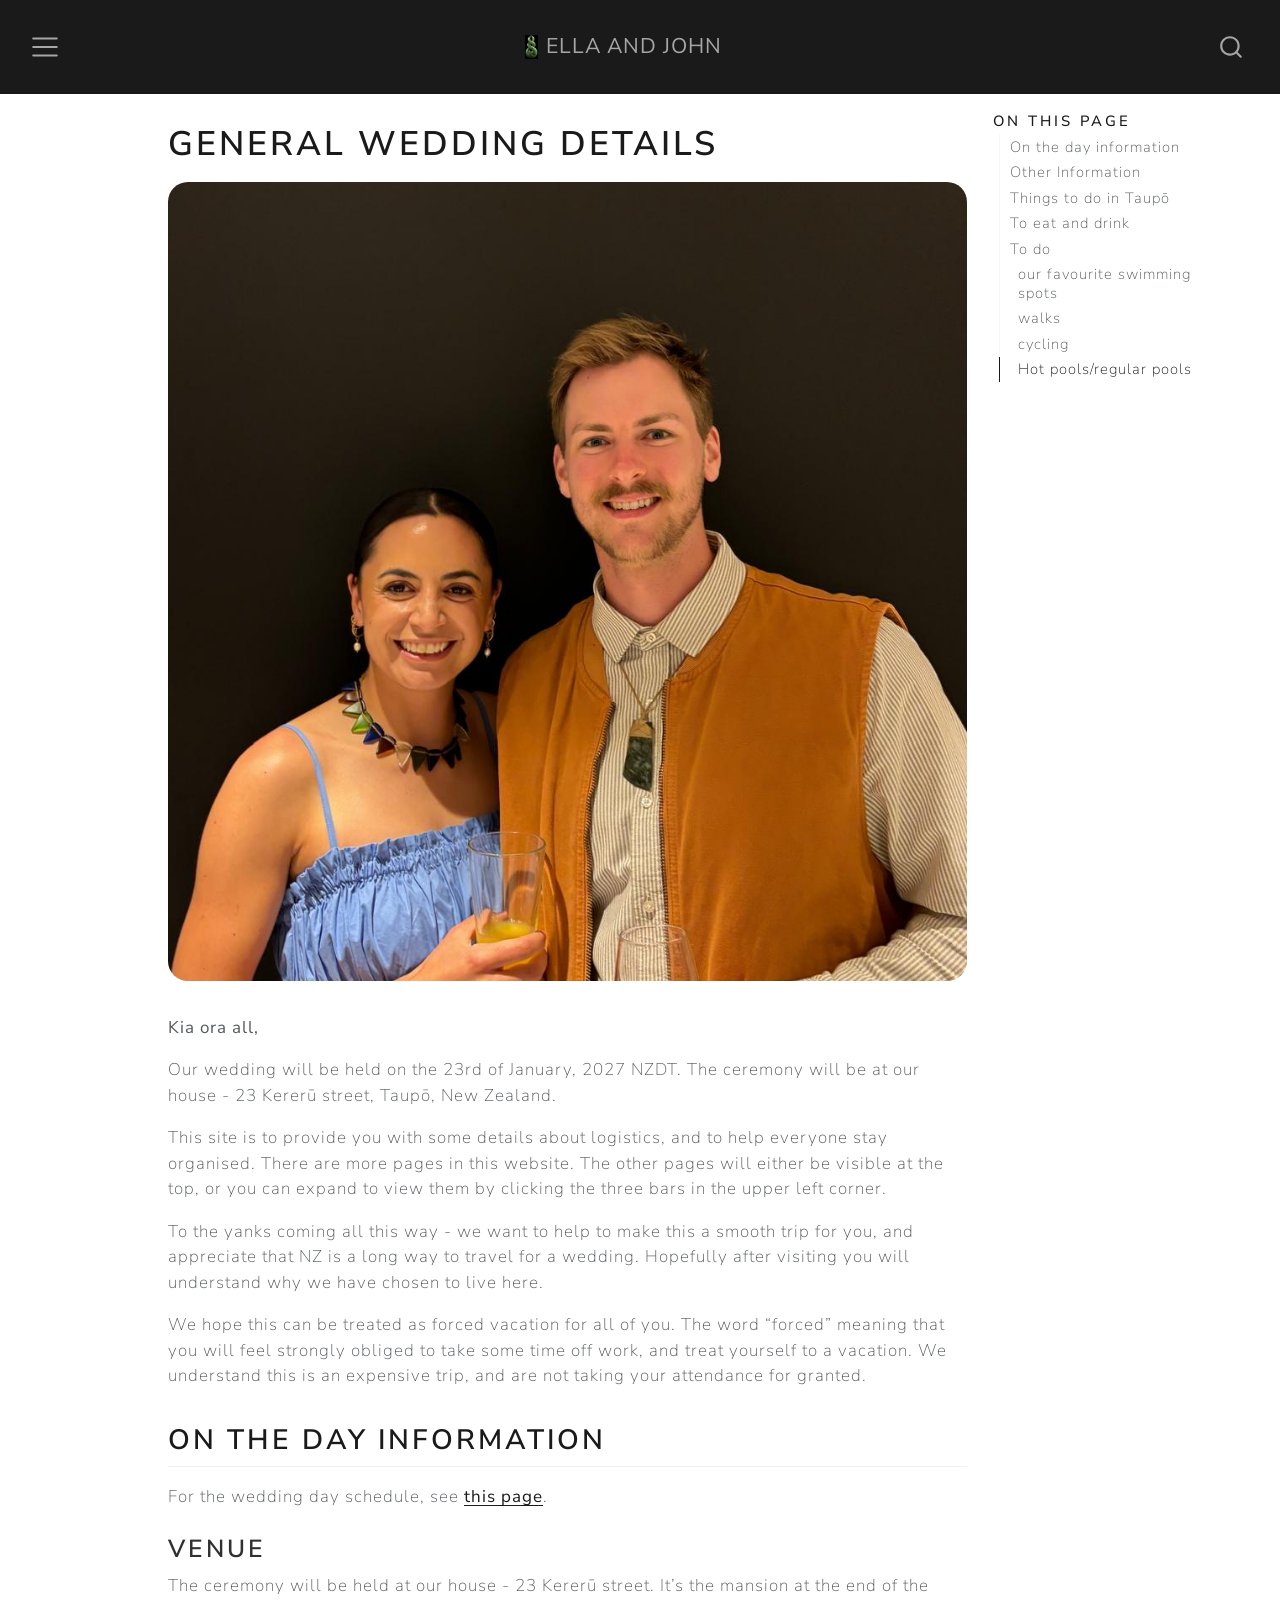
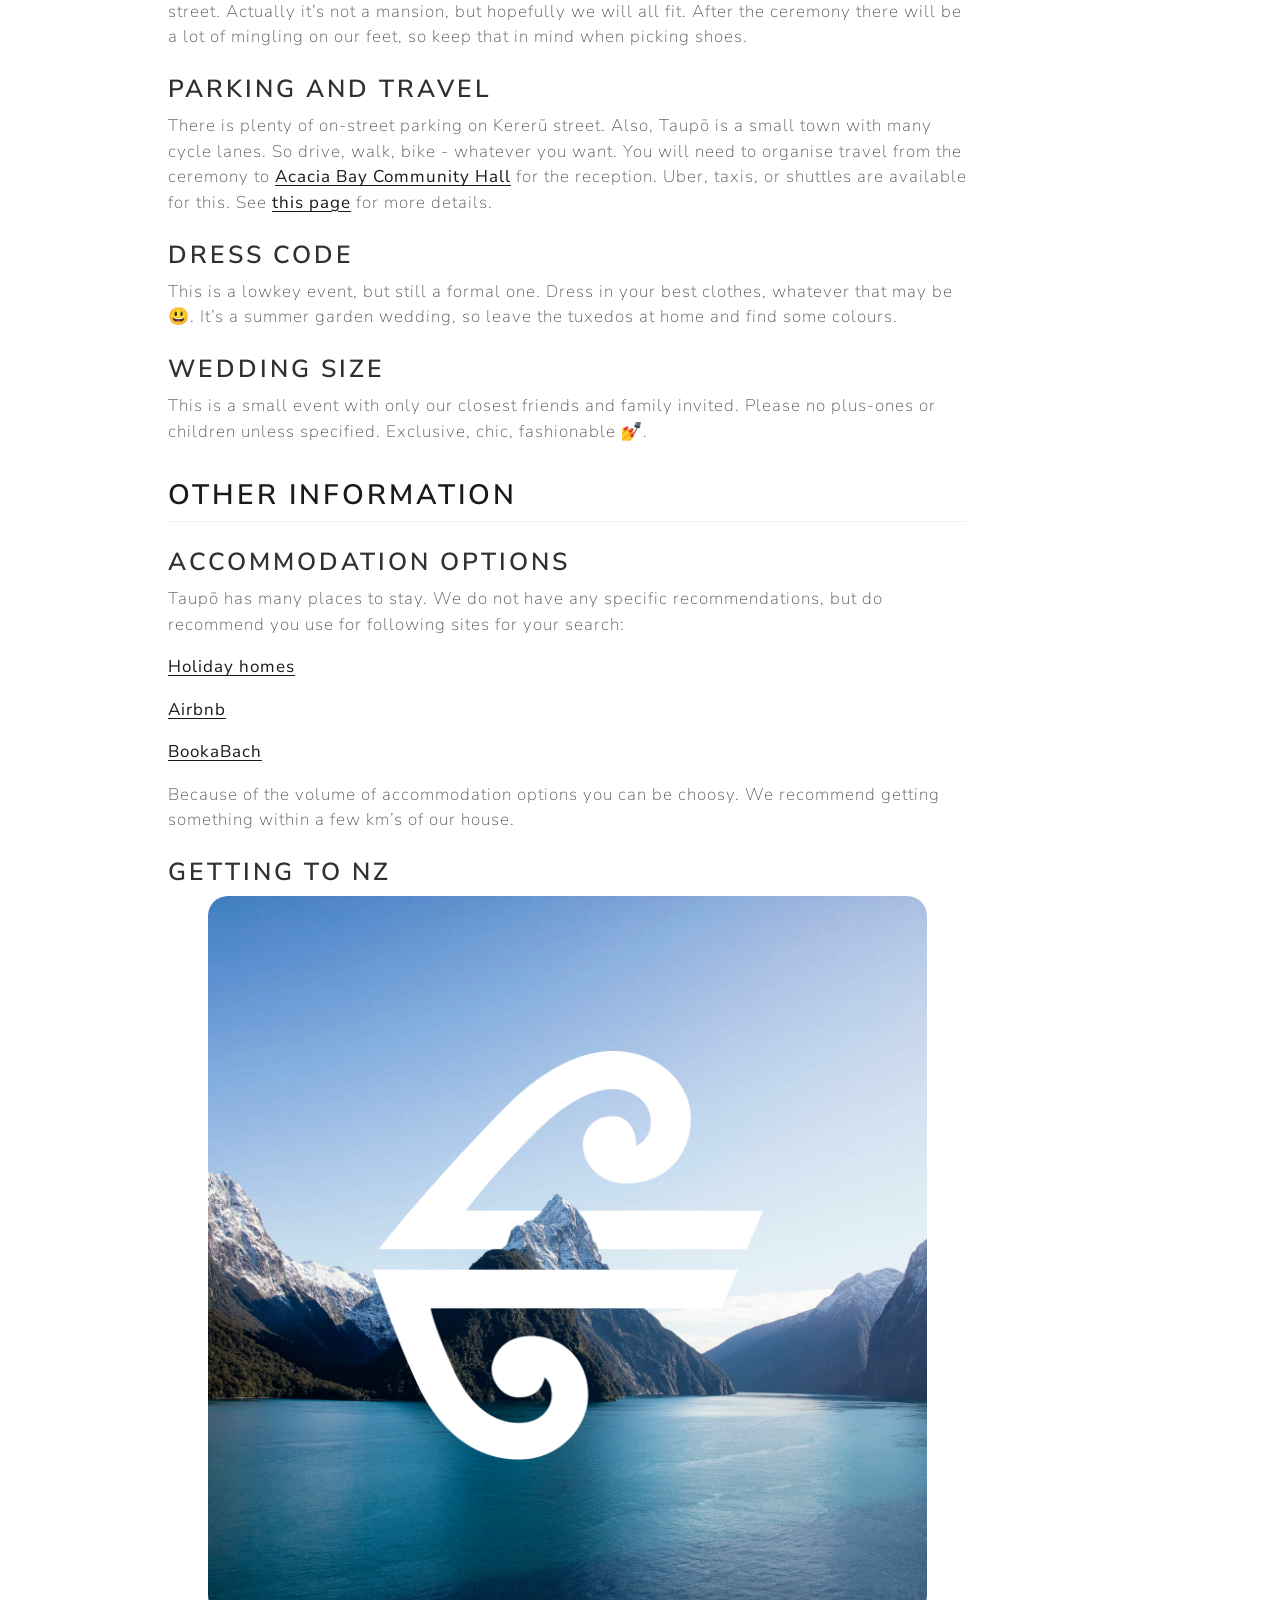
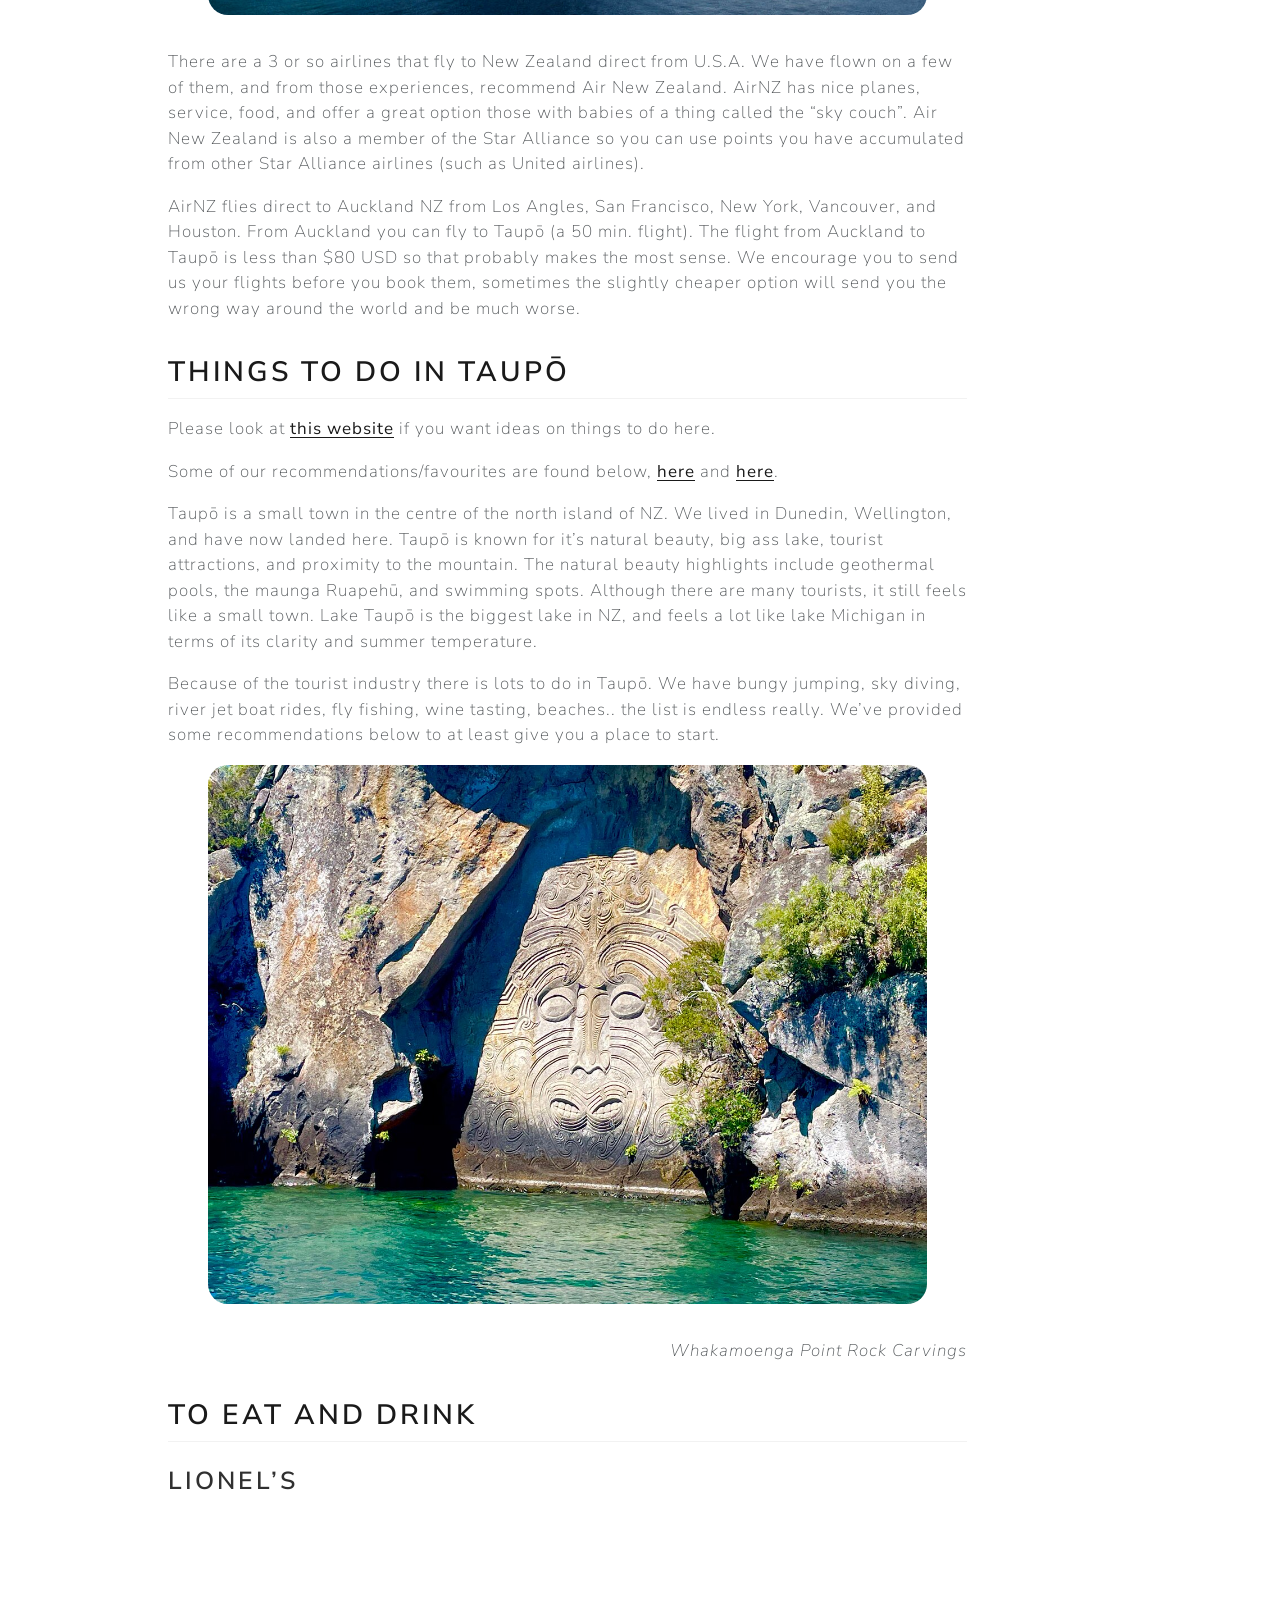
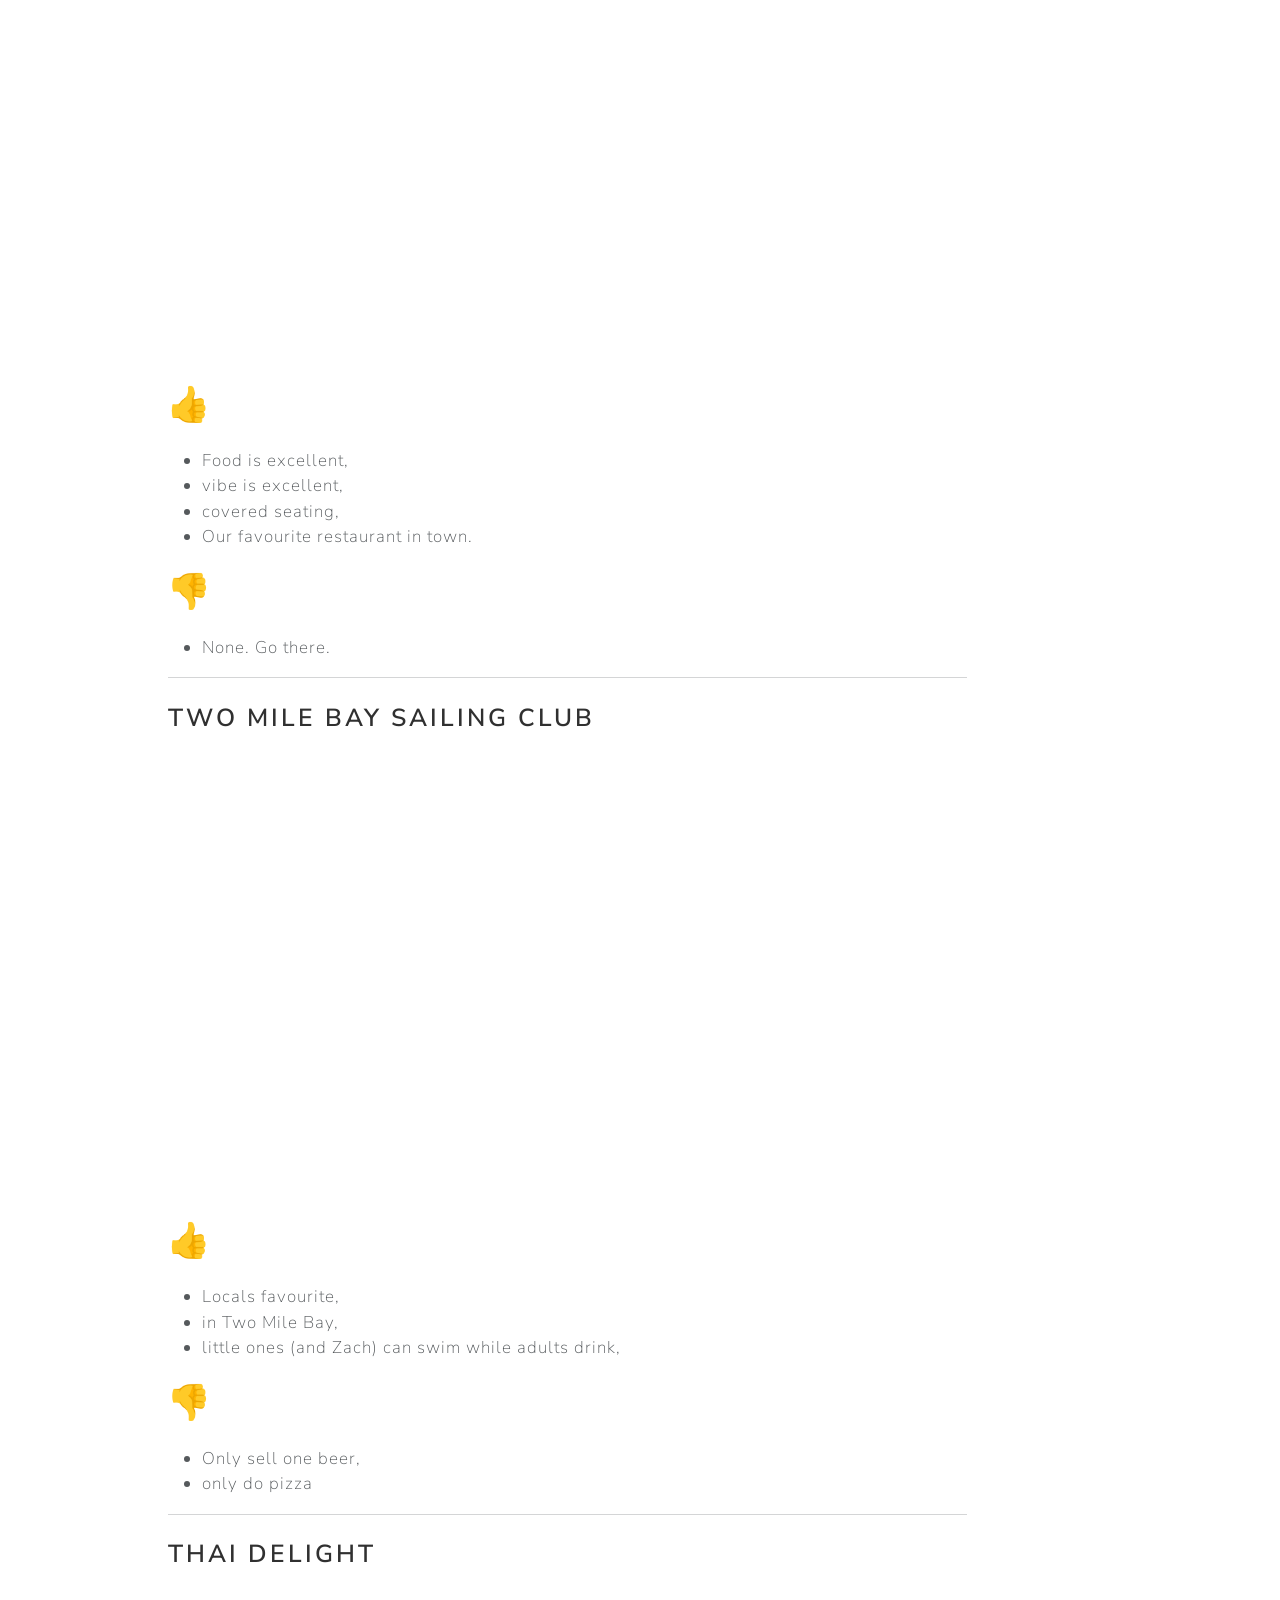
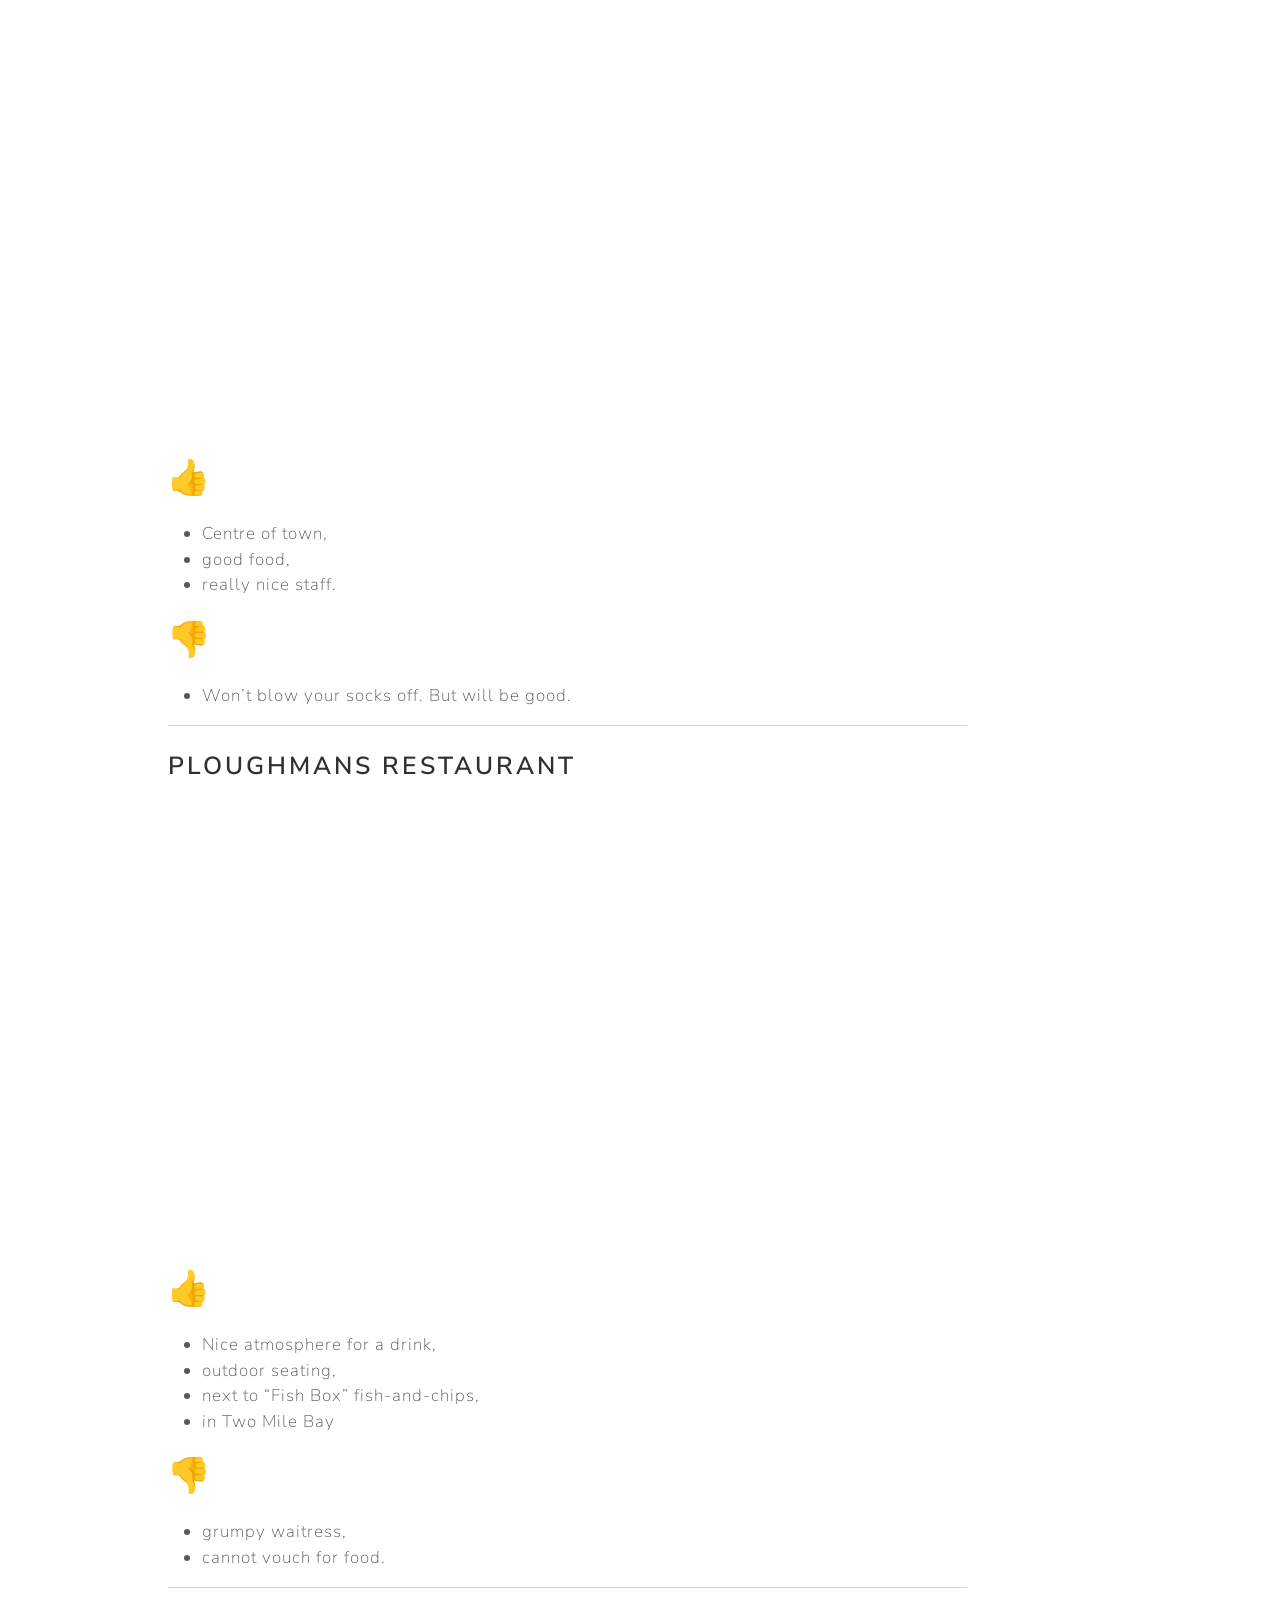
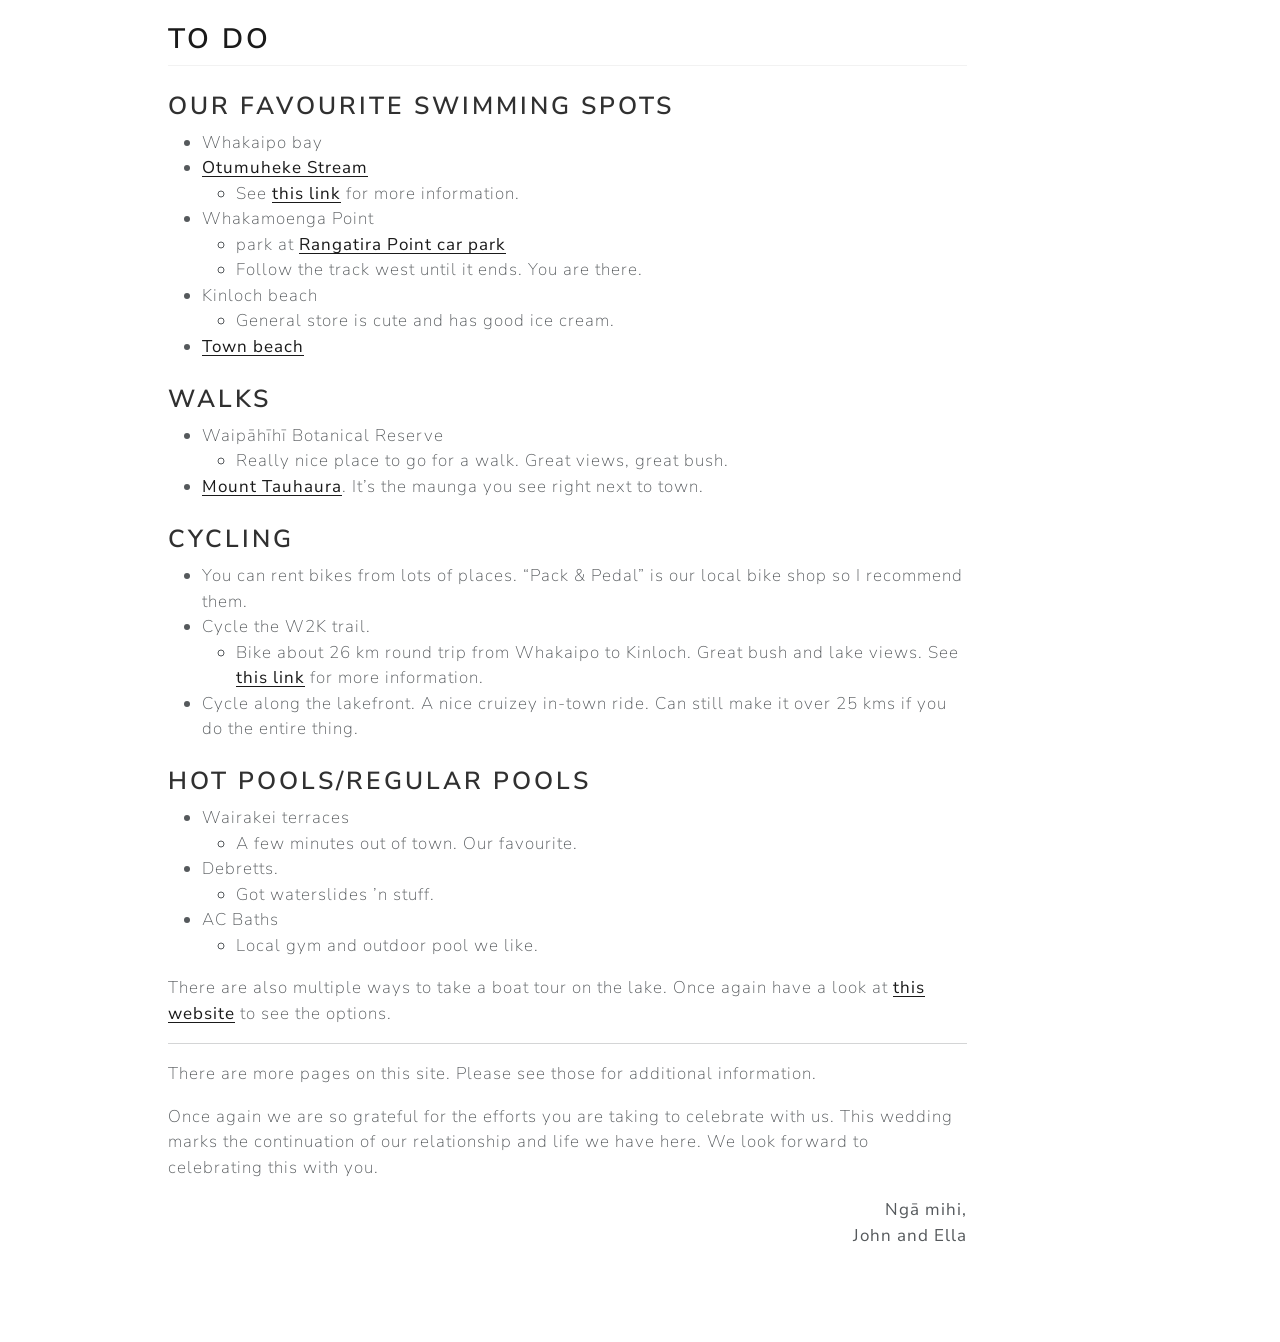
==== docs/index.html @ 22c248f1 "Tue 11 Aug 2026 09:23:38 NZST" ====
<!DOCTYPE html>
<html xmlns="http://www.w3.org/1999/xhtml" lang="en" xml:lang="en"><head>

<meta charset="utf-8">
<meta name="generator" content="quarto-1.9.38">

<meta name="viewport" content="width=device-width, initial-scale=1.0, user-scalable=yes">


<title>General wedding details – Ella and John</title>
<style>
/* Default styles provided by pandoc.
** See https://pandoc.org/MANUAL.html#variables-for-html for config info.
*/
code{white-space: pre-wrap;}
span.smallcaps{font-variant: small-caps;}
div.columns{display: flex; gap: min(4vw, 1.5em);}
div.column{flex: auto; overflow-x: auto;}
div.hanging-indent{margin-left: 1.5em; text-indent: -1.5em;}
ul.task-list{list-style: none;}
ul.task-list li input[type="checkbox"] {
  width: 0.8em;
  margin: 0 0.8em 0.2em -1em; /* quarto-specific, see https://github.com/quarto-dev/quarto-cli/issues/4556 */ 
  vertical-align: middle;
}
</style>


<script src="site_libs/quarto-nav/quarto-nav.js"></script>
<script src="site_libs/quarto-nav/headroom.min.js"></script>
<script src="site_libs/clipboard/clipboard.min.js"></script>
<script src="site_libs/quarto-search/autocomplete.umd.js"></script>
<script src="site_libs/quarto-search/fuse.min.js"></script>
<script src="site_libs/quarto-search/quarto-search.js"></script>
<meta name="quarto:offset" content="./">
<link href="./favicon.png" rel="icon" type="image/png">
<script src="site_libs/quarto-html/quarto.js" type="module"></script>
<script src="site_libs/quarto-html/tabsets/tabsets.js" type="module"></script>
<script src="site_libs/quarto-html/popper.min.js"></script>
<script src="site_libs/quarto-html/tippy.umd.min.js"></script>
<script src="site_libs/quarto-html/anchor.min.js"></script>
<link href="site_libs/quarto-html/tippy.css" rel="stylesheet">
<link href="site_libs/quarto-html/quarto-syntax-highlighting-15634bcf2e68342d4ad2dfa704d543f6.css" rel="stylesheet" class="quarto-color-scheme" id="quarto-text-highlighting-styles">
<link href="site_libs/quarto-html/quarto-syntax-highlighting-dark-0a6b7249c26820e032cb0bd839ff02b1.css" rel="stylesheet" class="quarto-color-scheme quarto-color-alternate" id="quarto-text-highlighting-styles">
<link href="site_libs/quarto-html/quarto-syntax-highlighting-15634bcf2e68342d4ad2dfa704d543f6.css" rel="stylesheet" class="quarto-color-scheme-extra" id="quarto-text-highlighting-styles">
<script src="site_libs/bootstrap/bootstrap.min.js"></script>
<link href="site_libs/bootstrap/bootstrap-icons.css" rel="stylesheet">
<link href="site_libs/bootstrap/bootstrap-680300f6d6f785dd3df611686fe321a7.min.css" rel="stylesheet" append-hash="true" class="quarto-color-scheme" id="quarto-bootstrap" data-mode="light">
<link href="site_libs/bootstrap/bootstrap-dark-8770f68b3ce43690d76dcf1de6e9a95f.min.css" rel="stylesheet" append-hash="true" class="quarto-color-scheme quarto-color-alternate" id="quarto-bootstrap" data-mode="dark">
<link href="site_libs/bootstrap/bootstrap-680300f6d6f785dd3df611686fe321a7.min.css" rel="stylesheet" append-hash="true" class="quarto-color-scheme-extra" id="quarto-bootstrap" data-mode="light">
<script id="quarto-search-options" type="application/json">{
  "location": "navbar",
  "copy-button": false,
  "collapse-after": 3,
  "panel-placement": "end",
  "type": "overlay",
  "limit": 50,
  "keyboard-shortcut": [
    "f",
    "/",
    "s"
  ],
  "show-item-context": false,
  "language": {
    "search-no-results-text": "No results",
    "search-matching-documents-text": "matching documents",
    "search-copy-link-title": "Copy link to search",
    "search-hide-matches-text": "Hide additional matches",
    "search-more-match-text": "more match in this document",
    "search-more-matches-text": "more matches in this document",
    "search-clear-button-title": "Clear",
    "search-text-placeholder": "",
    "search-detached-cancel-button-title": "Cancel",
    "search-submit-button-title": "Submit",
    "search-label": "Search"
  }
}</script>


<link rel="stylesheet" href="styles.css">
</head>

<body class="nav-fixed quarto-light"><script id="quarto-html-before-body" type="application/javascript">
    const toggleBodyColorMode = (bsSheetEl) => {
      const mode = bsSheetEl.getAttribute("data-mode");
      const bodyEl = window.document.querySelector("body");
      if (mode === "dark") {
        bodyEl.classList.add("quarto-dark");
        bodyEl.classList.remove("quarto-light");
      } else {
        bodyEl.classList.add("quarto-light");
        bodyEl.classList.remove("quarto-dark");
      }
    }
    const toggleBodyColorPrimary = () => {
      const bsSheetEl = window.document.querySelector("link#quarto-bootstrap:not([rel=disabled-stylesheet])");
      if (bsSheetEl) {
        toggleBodyColorMode(bsSheetEl);
      }
    }
    const setColorSchemeToggle = (alternate) => {
      const toggles = window.document.querySelectorAll('.quarto-color-scheme-toggle');
      for (let i=0; i < toggles.length; i++) {
        const toggle = toggles[i];
        if (toggle) {
          if (alternate) {
            toggle.classList.add("alternate");
          } else {
            toggle.classList.remove("alternate");
          }
        }
      }
    };
    const toggleColorMode = (alternate) => {
      // Switch the stylesheets
      const primaryStylesheets = window.document.querySelectorAll('link.quarto-color-scheme:not(.quarto-color-alternate)');
      const alternateStylesheets = window.document.querySelectorAll('link.quarto-color-scheme.quarto-color-alternate');
      manageTransitions('#quarto-margin-sidebar .nav-link', false);
      if (alternate) {
        // note: dark is layered on light, we don't disable primary!
        enableStylesheet(alternateStylesheets);
        for (const sheetNode of alternateStylesheets) {
          if (sheetNode.id === "quarto-bootstrap") {
            toggleBodyColorMode(sheetNode);
          }
        }
      } else {
        disableStylesheet(alternateStylesheets);
        enableStylesheet(primaryStylesheets)
        toggleBodyColorPrimary();
      }
      manageTransitions('#quarto-margin-sidebar .nav-link', true);
      // Switch the toggles
      setColorSchemeToggle(alternate)
      // Hack to workaround the fact that safari doesn't
      // properly recolor the scrollbar when toggling (#1455)
      if (navigator.userAgent.indexOf('Safari') > 0 && navigator.userAgent.indexOf('Chrome') == -1) {
        manageTransitions("body", false);
        window.scrollTo(0, 1);
        setTimeout(() => {
          window.scrollTo(0, 0);
          manageTransitions("body", true);
        }, 40);
      }
    }
    const disableStylesheet = (stylesheets) => {
      for (let i=0; i < stylesheets.length; i++) {
        const stylesheet = stylesheets[i];
        stylesheet.rel = 'disabled-stylesheet';
      }
    }
    const enableStylesheet = (stylesheets) => {
      for (let i=0; i < stylesheets.length; i++) {
        const stylesheet = stylesheets[i];
        if(stylesheet.rel !== 'stylesheet') { // for Chrome, which will still FOUC without this check
          stylesheet.rel = 'stylesheet';
        }
      }
    }
    const manageTransitions = (selector, allowTransitions) => {
      const els = window.document.querySelectorAll(selector);
      for (let i=0; i < els.length; i++) {
        const el = els[i];
        if (allowTransitions) {
          el.classList.remove('notransition');
        } else {
          el.classList.add('notransition');
        }
      }
    }
    const isFileUrl = () => {
      return window.location.protocol === 'file:';
    }
    const hasAlternateSentinel = () => {
      let styleSentinel = getColorSchemeSentinel();
      if (styleSentinel !== null) {
        return styleSentinel === "alternate";
      } else {
        return false;
      }
    }
    const setStyleSentinel = (alternate) => {
      const value = alternate ? "alternate" : "default";
      if (!isFileUrl()) {
        window.localStorage.setItem("quarto-color-scheme", value);
      } else {
        localAlternateSentinel = value;
      }
    }
    const getColorSchemeSentinel = () => {
      if (!isFileUrl()) {
        const storageValue = window.localStorage.getItem("quarto-color-scheme");
        return storageValue != null ? storageValue : localAlternateSentinel;
      } else {
        return localAlternateSentinel;
      }
    }
    const toggleGiscusIfUsed = (isAlternate, darkModeDefault) => {
      const baseTheme = document.querySelector('#giscus-base-theme')?.value ?? 'light';
      const alternateTheme = document.querySelector('#giscus-alt-theme')?.value ?? 'dark';
      let newTheme = '';
      if(authorPrefersDark) {
        newTheme = isAlternate ? baseTheme : alternateTheme;
      } else {
        newTheme = isAlternate ? alternateTheme : baseTheme;
      }
      const changeGiscusTheme = () => {
        // From: https://github.com/giscus/giscus/issues/336
        const sendMessage = (message) => {
          const iframe = document.querySelector('iframe.giscus-frame');
          if (!iframe) return;
          iframe.contentWindow.postMessage({ giscus: message }, 'https://giscus.app');
        }
        sendMessage({
          setConfig: {
            theme: newTheme
          }
        });
      }
      const isGiscussLoaded = window.document.querySelector('iframe.giscus-frame') !== null;
      if (isGiscussLoaded) {
        changeGiscusTheme();
      }
    };
    const authorPrefersDark = false;
    const darkModeDefault = authorPrefersDark;
      document.querySelector('link#quarto-text-highlighting-styles.quarto-color-scheme-extra').rel = 'disabled-stylesheet';
      document.querySelector('link#quarto-bootstrap.quarto-color-scheme-extra').rel = 'disabled-stylesheet';
    let localAlternateSentinel = darkModeDefault ? 'alternate' : 'default';
    // Dark / light mode switch
    window.quartoToggleColorScheme = () => {
      // Read the current dark / light value
      let toAlternate = !hasAlternateSentinel();
      toggleColorMode(toAlternate);
      setStyleSentinel(toAlternate);
      toggleGiscusIfUsed(toAlternate, darkModeDefault);
      window.dispatchEvent(new Event('resize'));
    };
    // Switch to dark mode if need be
    if (hasAlternateSentinel()) {
      toggleColorMode(true);
    } else {
      toggleColorMode(false);
    }
  </script>

<div id="quarto-search-results"></div>
  <header id="quarto-header" class="headroom fixed-top">
    <nav class="navbar navbar-expand-xxl " data-bs-theme="dark">
      <div class="navbar-container container-fluid">
      <div class="navbar-brand-container mx-auto">
    <a href="./index.html" class="navbar-brand navbar-brand-logo">
    <img src="./pikorua.png" alt="" class="navbar-logo light-content">
    <img src="./pikorua.png" alt="" class="navbar-logo dark-content">
    </a>
    <a class="navbar-brand" href="./index.html">
    <span class="navbar-title">Ella and John</span>
    </a>
  </div>
            <div id="quarto-search" class="" title="Search"></div>
          <button class="navbar-toggler" type="button" data-bs-toggle="collapse" data-bs-target="#navbarCollapse" aria-controls="navbarCollapse" role="menu" aria-expanded="false" aria-label="Toggle navigation" onclick="if (window.quartoToggleHeadroom) { window.quartoToggleHeadroom(); }">
  <span class="navbar-toggler-icon"></span>
</button>
          <div class="collapse navbar-collapse" id="navbarCollapse">
            <ul class="navbar-nav navbar-nav-scroll me-auto">
  <li class="nav-item">
    <a class="nav-link active" href="./index.html" aria-current="page"> 
<span class="menu-text">General</span></a>
  </li>  
  <li class="nav-item">
    <a class="nav-link" href="./on_the_day.html"> 
<span class="menu-text">Wedding Itinerary</span></a>
  </li>  
  <li class="nav-item">
    <a class="nav-link" href="./rsvp.html"> 
<span class="menu-text">R.S.V.P.</span></a>
  </li>  
  <li class="nav-item">
    <a class="nav-link" href="./john_stag_do.html"> 
<span class="menu-text">John and Seth’s stag do</span></a>
  </li>  
  <li class="nav-item">
    <a class="nav-link" href="./ella_hens_do.html"> 
<span class="menu-text">Ella’s hens do</span></a>
  </li>  
  <li class="nav-item">
    <a class="nav-link" href="./registry.html"> 
<span class="menu-text">Registry</span></a>
  </li>  
</ul>
              <div class="quarto-navbar-tools">
  <a href="" class="quarto-color-scheme-toggle quarto-navigation-tool  px-1" onclick="window.quartoToggleColorScheme(); return false;" title="Toggle dark mode"><i class="bi"></i></a>
</div>
          </div> <!-- /navcollapse -->
      </div> <!-- /container-fluid -->
    </nav>
</header>
<!-- content -->
<div id="quarto-content" class="quarto-container page-columns page-rows-contents page-layout-article page-navbar">
<!-- sidebar -->
<!-- margin-sidebar -->
    <div id="quarto-margin-sidebar" class="sidebar margin-sidebar">
        <nav id="TOC" role="doc-toc" class="toc-active">
    <h2 id="toc-title">On this page</h2>
   
  <ul>
  <li><a href="#on-the-day-information" id="toc-on-the-day-information" class="nav-link active" data-scroll-target="#on-the-day-information">On the day information</a>
  <ul class="collapse">
  <li><a href="#venue" id="toc-venue" class="nav-link" data-scroll-target="#venue">Venue</a></li>
  <li><a href="#parking-and-travel" id="toc-parking-and-travel" class="nav-link" data-scroll-target="#parking-and-travel">parking and travel</a></li>
  <li><a href="#dress-code" id="toc-dress-code" class="nav-link" data-scroll-target="#dress-code">Dress Code</a></li>
  <li><a href="#wedding-size" id="toc-wedding-size" class="nav-link" data-scroll-target="#wedding-size">Wedding size</a></li>
  </ul></li>
  <li><a href="#other-information" id="toc-other-information" class="nav-link" data-scroll-target="#other-information">Other Information</a>
  <ul class="collapse">
  <li><a href="#accommodation-options" id="toc-accommodation-options" class="nav-link" data-scroll-target="#accommodation-options">Accommodation Options</a></li>
  <li><a href="#getting-to-nz" id="toc-getting-to-nz" class="nav-link" data-scroll-target="#getting-to-nz">Getting to NZ</a></li>
  </ul></li>
  <li><a href="#things-to-do-in-taupō" id="toc-things-to-do-in-taupō" class="nav-link" data-scroll-target="#things-to-do-in-taupō">Things to do in Taupō</a></li>
  <li><a href="#to-eat-and-drink" id="toc-to-eat-and-drink" class="nav-link" data-scroll-target="#to-eat-and-drink">To eat and drink</a>
  <ul class="collapse">
  <li><a href="#lionels" id="toc-lionels" class="nav-link" data-scroll-target="#lionels">Lionel’s</a></li>
  <li><a href="#two-mile-bay-sailing-club" id="toc-two-mile-bay-sailing-club" class="nav-link" data-scroll-target="#two-mile-bay-sailing-club">Two Mile Bay Sailing Club</a></li>
  <li><a href="#thai-delight" id="toc-thai-delight" class="nav-link" data-scroll-target="#thai-delight">Thai Delight</a></li>
  <li><a href="#ploughmans-restaurant" id="toc-ploughmans-restaurant" class="nav-link" data-scroll-target="#ploughmans-restaurant">Ploughmans Restaurant</a></li>
  </ul></li>
  <li><a href="#to-do" id="toc-to-do" class="nav-link" data-scroll-target="#to-do">To do</a>
  <ul class="collapse">
  <li><a href="#our-favourite-swimming-spots" id="toc-our-favourite-swimming-spots" class="nav-link" data-scroll-target="#our-favourite-swimming-spots">our favourite swimming spots</a></li>
  <li><a href="#walks" id="toc-walks" class="nav-link" data-scroll-target="#walks">walks</a></li>
  <li><a href="#cycling" id="toc-cycling" class="nav-link" data-scroll-target="#cycling">cycling</a></li>
  <li><a href="#hot-poolsregular-pools" id="toc-hot-poolsregular-pools" class="nav-link" data-scroll-target="#hot-poolsregular-pools">Hot pools/regular pools</a></li>
  </ul></li>
  </ul>
</nav>
    </div>
<!-- main -->
<main class="content" id="quarto-document-content">


<header id="title-block-header" class="quarto-title-block default">
<div class="quarto-title">
<h1 class="title">General wedding details</h1>
</div>



<div class="quarto-title-meta">

    
  
    
  </div>
  


</header>


<div class="quarto-figure quarto-figure-left">
<figure class="figure">
<p><img src="j_and_e.jpeg" class="img-fluid quarto-figure quarto-figure-left figure-img" style="border-radius: 20px;;width:100.0%"></p>
</figure>
</div>
<p><strong>Kia ora all,</strong></p>
<p>Our wedding will be held on the 23rd of January, 2027 NZDT. The ceremony will be at our house - 23 Kererū street, Taupō, New Zealand.</p>
<p>This site is to provide you with some details about logistics, and to help everyone stay organised. There are more pages in this website. The other pages will either be visible at the top, or you can expand to view them by clicking the three bars in the upper left corner.</p>
<p>To the yanks coming all this way - we want to help to make this a smooth trip for you, and appreciate that NZ is a long way to travel for a wedding. Hopefully after visiting you will understand why we have chosen to live here.</p>
<p>We hope this can be treated as forced vacation for all of you. The word “forced” meaning that you will feel strongly obliged to take some time off work, and treat yourself to a vacation. We understand this is an expensive trip, and are not taking your attendance for granted.</p>
<section id="on-the-day-information" class="level2">
<h2 class="anchored" data-anchor-id="on-the-day-information">On the day information</h2>
<p>For the wedding day schedule, see <a href="./on_the_day.html">this page</a>.</p>
<section id="venue" class="level3">
<h3 class="anchored" data-anchor-id="venue">Venue</h3>
<p>The ceremony will be held at our house - 23 Kererū street. It’s the mansion at the end of the street. Actually it’s not a mansion, but hopefully we will all fit. After the ceremony there will be a lot of mingling on our feet, so keep that in mind when picking shoes.</p>
</section>
<section id="parking-and-travel" class="level3">
<h3 class="anchored" data-anchor-id="parking-and-travel">parking and travel</h3>
<p>There is plenty of on-street parking on Kererū street. Also, Taupō is a small town with many cycle lanes. So drive, walk, bike - whatever you want. You will need to organise travel from the ceremony to <a href="https://maps.app.goo.gl/RxL2j1eTcrj8ATm98">Acacia Bay Community Hall</a> for the reception. Uber, taxis, or shuttles are available for this. See <a href="./on_the_day.html">this page</a> for more details.</p>
</section>
<section id="dress-code" class="level3">
<h3 class="anchored" data-anchor-id="dress-code">Dress Code</h3>
<p>This is a lowkey event, but still a formal one. Dress in your best clothes, whatever that may be <span class="emoji" data-emoji="smiley">😃</span>. It’s a summer garden wedding, so leave the tuxedos at home and find some colours.</p>
</section>
<section id="wedding-size" class="level3">
<h3 class="anchored" data-anchor-id="wedding-size">Wedding size</h3>
<p>This is a small event with only our closest friends and family invited. Please no plus-ones or children unless specified. Exclusive, chic, fashionable <span class="emoji" data-emoji="nail_care">💅</span>.</p>
</section>
</section>
<section id="other-information" class="level2">
<h2 class="anchored" data-anchor-id="other-information">Other Information</h2>
<section id="accommodation-options" class="level3">
<h3 class="anchored" data-anchor-id="accommodation-options">Accommodation Options</h3>
<p>Taupō has many places to stay. We do not have any specific recommendations, but do recommend you use for following sites for your search:</p>
<p><a href="https://www.holidayhouses.co.nz/">Holiday homes</a></p>
<p><a href="https://www.airbnb.co.nz/">Airbnb</a></p>
<p><a href="https://www.bookabach.co.nz/">BookaBach</a></p>
<p>Because of the volume of accommodation options you can be choosy. We recommend getting something within a few km’s of our house.</p>
</section>
<section id="getting-to-nz" class="level3">
<h3 class="anchored" data-anchor-id="getting-to-nz">Getting to NZ</h3>
<div class="quarto-figure quarto-figure-center">
<figure class="figure">
<p><img src="air_nz.png" class="img-fluid quarto-figure quarto-figure-center figure-img" style="border-radius: 20px;;width:90.0%"></p>
</figure>
</div>
<p>There are a 3 or so airlines that fly to New Zealand direct from U.S.A. We have flown on a few of them, and from those experiences, recommend Air New Zealand. AirNZ has nice planes, service, food, and offer a great option those with babies of a thing called the “sky couch”. Air New Zealand is also a member of the Star Alliance so you can use points you have accumulated from other Star Alliance airlines (such as United airlines).</p>
<p>AirNZ flies direct to Auckland NZ from Los Angles, San Francisco, New York, Vancouver, and Houston. From Auckland you can fly to Taupō (a 50 min. flight). The flight from Auckland to Taupō is less than $80 USD so that probably makes the most sense. We encourage you to send us your flights before you book them, sometimes the slightly cheaper option will send you the wrong way around the world and be much worse.</p>
</section>
</section>
<section id="things-to-do-in-taupō" class="level2">
<h2 class="anchored" data-anchor-id="things-to-do-in-taupō">Things to do in Taupō</h2>
<p>Please look at <a href="https://www.lovetaupo.com/en/">this website</a> if you want ideas on things to do here.</p>
<p>Some of our recommendations/favourites are found below, <a href="#to-eat-and-drink">here</a> and <a href="#to-do">here</a>.</p>
<p>Taupō is a small town in the centre of the north island of NZ. We lived in Dunedin, Wellington, and have now landed here. Taupō is known for it’s natural beauty, big ass lake, tourist attractions, and proximity to the mountain. The natural beauty highlights include geothermal pools, the maunga Ruapehū, and swimming spots. Although there are many tourists, it still feels like a small town. Lake Taupō is the biggest lake in NZ, and feels a lot like lake Michigan in terms of its clarity and summer temperature.</p>
<p>Because of the tourist industry there is lots to do in Taupō. We have bungy jumping, sky diving, river jet boat rides, fly fishing, wine tasting, beaches.. the list is endless really. We’ve provided some recommendations below to at least give you a place to start.</p>
<div class="quarto-figure quarto-figure-center">
<figure class="figure">
<p><img src="carvings.jpg" class="img-fluid quarto-figure quarto-figure-center figure-img" style="border-radius: 20px;;width:90.0%"></p>
</figure>
</div>
<div style="text-align: right;">
<em>Whakamoenga Point Rock Carvings</em>
</div>
</section>
<section id="to-eat-and-drink" class="level2">
<h2 class="anchored" data-anchor-id="to-eat-and-drink">To eat and drink</h2>
<section id="lionels" class="level3">
<h3 class="anchored" data-anchor-id="lionels">Lionel’s</h3>
<iframe src="https://www.google.com/maps/embed?pb=!1m18!1m12!1m3!1d2558.629194355535!2d176.0723675752851!3d-38.69144848470662!2m3!1f0!2f0!3f0!3m2!1i1024!2i768!4f13.1!3m3!1m2!1s0x6d6bf1c2d8a97a57%3A0xcecea9c1dc82a6ba!2sLionel's!5e1!3m2!1sen!2snz!4v1786396831355!5m2!1sen!2snz" width="600" height="450" style="border:0;" allowfullscreen="" loading="lazy" referrerpolicy="strict-origin-when-cross-origin">
</iframe>
<p><span style="font-size: 200%;"><span class="emoji" data-emoji="thumbsup">👍</span></span></p>
<ul>
<li>Food is excellent,</li>
<li>vibe is excellent,</li>
<li>covered seating,</li>
<li>Our favourite restaurant in town.</li>
</ul>
<p><span style="font-size: 200%;"><span class="emoji" data-emoji="thumbsdown">👎</span></span></p>
<ul>
<li>None. Go there.</li>
</ul>
<hr>
</section>
<section id="two-mile-bay-sailing-club" class="level3">
<h3 class="anchored" data-anchor-id="two-mile-bay-sailing-club">Two Mile Bay Sailing Club</h3>
<iframe src="https://www.google.com/maps/embed?pb=!1m18!1m12!1m3!1d2557.8323637403446!2d176.08142257528644!3d-38.7137222860057!2m3!1f0!2f0!3f0!3m2!1i1024!2i768!4f13.1!3m3!1m2!1s0x6d6bf08785d891a3%3A0xbb2f9320cd6e5344!2sTwo%20Mile%20Bay%20Sailing%20Club!5e1!3m2!1sen!2snz!4v1786396867720!5m2!1sen!2snz" width="600" height="450" style="border:0;" allowfullscreen="" loading="lazy" referrerpolicy="strict-origin-when-cross-origin">
</iframe>
<p><span style="font-size: 200%;"><span class="emoji" data-emoji="thumbsup">👍</span></span></p>
<ul>
<li>Locals favourite,</li>
<li>in Two Mile Bay,</li>
<li>little ones (and Zach) can swim while adults drink,</li>
</ul>
<p><span style="font-size: 200%;"><span class="emoji" data-emoji="thumbsdown">👎</span></span></p>
<ul>
<li>Only sell one beer,</li>
<li>only do pizza</li>
</ul>
<hr>
</section>
<section id="thai-delight" class="level3">
<h3 class="anchored" data-anchor-id="thai-delight">Thai Delight</h3>
<iframe src="https://www.google.com/maps/embed?pb=!1m18!1m12!1m3!1d653372.7142368117!2d174.4060140921542!3d-38.8698218126495!2m3!1f0!2f0!3f0!3m2!1i1024!2i768!4f13.1!3m3!1m2!1s0x6d6bf12df2ea0a21%3A0xa2594ee3fd34caee!2sThai%20Delight%20Restaurant%20Taupo!5e1!3m2!1sen!2snz!4v1786396900449!5m2!1sen!2snz" width="600" height="450" style="border:0;" allowfullscreen="" loading="lazy" referrerpolicy="strict-origin-when-cross-origin">
</iframe>
<p><span style="font-size: 200%;"><span class="emoji" data-emoji="thumbsup">👍</span></span></p>
<ul>
<li>Centre of town,</li>
<li>good food,</li>
<li>really nice staff.</li>
</ul>
<p><span style="font-size: 200%;"><span class="emoji" data-emoji="thumbsdown">👎</span></span></p>
<ul>
<li>Won’t blow your socks off. But will be good.</li>
</ul>
<hr>
</section>
<section id="ploughmans-restaurant" class="level3">
<h3 class="anchored" data-anchor-id="ploughmans-restaurant">Ploughmans Restaurant</h3>
<iframe src="https://www.google.com/maps/embed?pb=!1m18!1m12!1m3!1d2557.661505234111!2d176.07835767528675!3d-38.71849688628421!2m3!1f0!2f0!3f0!3m2!1i1024!2i768!4f13.1!3m3!1m2!1s0x6d6bf0637e2e9f59%3A0x5a3ea5319d3ef51a!2sPloughmans%20Restaurant!5e1!3m2!1sen!2snz!4v1786396920162!5m2!1sen!2snz" width="600" height="450" style="border:0;" allowfullscreen="" loading="lazy" referrerpolicy="strict-origin-when-cross-origin">
</iframe>
<p><span style="font-size: 200%;"><span class="emoji" data-emoji="thumbsup">👍</span></span></p>
<ul>
<li>Nice atmosphere for a drink,</li>
<li>outdoor seating,</li>
<li>next to “Fish Box” fish-and-chips,</li>
<li>in Two Mile Bay</li>
</ul>
<p><span style="font-size: 200%;"><span class="emoji" data-emoji="thumbsdown">👎</span></span></p>
<ul>
<li>grumpy waitress,</li>
<li>cannot vouch for food.</li>
</ul>
<hr>
</section>
</section>
<section id="to-do" class="level2">
<h2 class="anchored" data-anchor-id="to-do">To do</h2>
<section id="our-favourite-swimming-spots" class="level3">
<h3 class="anchored" data-anchor-id="our-favourite-swimming-spots">our favourite swimming spots</h3>
<ul>
<li>Whakaipo bay</li>
<li><a href="https://maps.app.goo.gl/uHjvP1fDLHNv5pMW9">Otumuheke Stream</a>
<ul>
<li>See <a href="https://www.lovetaupo.com/en/scenic-attractions/otumuheke-stream/">this link</a> for more information.</li>
</ul></li>
<li>Whakamoenga Point
<ul>
<li>park at <a href="https://maps.app.goo.gl/AfKyNYZW7WpFGikE8">Rangatira Point car park</a></li>
<li>Follow the track west until it ends. You are there.</li>
</ul></li>
<li>Kinloch beach
<ul>
<li>General store is cute and has good ice cream.</li>
</ul></li>
<li><a href="https://maps.app.goo.gl/1XxPv1tgYo6TK5Y59">Town beach</a></li>
</ul>
</section>
<section id="walks" class="level3">
<h3 class="anchored" data-anchor-id="walks">walks</h3>
<ul>
<li>Waipāhīhī Botanical Reserve
<ul>
<li>Really nice place to go for a walk. Great views, great bush.</li>
</ul></li>
<li><a href="https://www.lovetaupo.com/en/scenic-attractions/mt-tauhara/">Mount Tauhaura</a>. It’s the maunga you see right next to town.</li>
</ul>
</section>
<section id="cycling" class="level3">
<h3 class="anchored" data-anchor-id="cycling">cycling</h3>
<ul>
<li>You can rent bikes from lots of places. “Pack &amp; Pedal” is our local bike shop so I recommend them.</li>
<li>Cycle the W2K trail.
<ul>
<li>Bike about 26 km round trip from Whakaipo to Kinloch. Great bush and lake views. See <a href="https://www.lovetaupo.com/en/scenic-attractions/w2k-trail-great-lake-trails/">this link</a> for more information.</li>
</ul></li>
<li>Cycle along the lakefront. A nice cruizey in-town ride. Can still make it over 25 kms if you do the entire thing.</li>
</ul>
</section>
<section id="hot-poolsregular-pools" class="level3">
<h3 class="anchored" data-anchor-id="hot-poolsregular-pools">Hot pools/regular pools</h3>
<ul>
<li>Wairakei terraces
<ul>
<li>A few minutes out of town. Our favourite.</li>
</ul></li>
<li>Debretts.
<ul>
<li>Got waterslides ’n stuff.</li>
</ul></li>
<li>AC Baths
<ul>
<li>Local gym and outdoor pool we like.</li>
</ul></li>
</ul>
<p>There are also multiple ways to take a boat tour on the lake. Once again have a look at <a href="https://www.lovetaupo.com/en/">this website</a> to see the options.</p>
<hr>
<p>There are more pages on this site. Please see those for additional information.</p>
<p>Once again we are so grateful for the efforts you are taking to celebrate with us. This wedding marks the continuation of our relationship and life we have here. We look forward to celebrating this with you.</p>
<div style="text-align: right;">
<p><strong>Ngā mihi,<br>
John and Ella</strong></p>
</div>


</section>
</section>

</main> <!-- /main -->
<script id="quarto-html-after-body" type="application/javascript">
  window.document.addEventListener("DOMContentLoaded", function (event) {
    // Ensure there is a toggle, if there isn't float one in the top right
    if (window.document.querySelector('.quarto-color-scheme-toggle') === null) {
      const a = window.document.createElement('a');
      a.classList.add('top-right');
      a.classList.add('quarto-color-scheme-toggle');
      a.href = "";
      a.onclick = function() { try { window.quartoToggleColorScheme(); } catch {} return false; };
      const i = window.document.createElement("i");
      i.classList.add('bi');
      a.appendChild(i);
      window.document.body.appendChild(a);
    }
    setColorSchemeToggle(hasAlternateSentinel())
    const icon = "";
    const anchorJS = new window.AnchorJS();
    anchorJS.options = {
      placement: 'right',
      icon: icon
    };
    anchorJS.add('.anchored');
    const isCodeAnnotation = (el) => {
      for (const clz of el.classList) {
        if (clz.startsWith('code-annotation-')) {                     
          return true;
        }
      }
      return false;
    }
    const onCopySuccess = function(e) {
      // button target
      const button = e.trigger;
      // don't keep focus
      button.blur();
      // flash "checked"
      button.classList.add('code-copy-button-checked');
      var currentTitle = button.getAttribute("title");
      button.setAttribute("title", "Copied!");
      let tooltip;
      if (window.bootstrap) {
        button.setAttribute("data-bs-toggle", "tooltip");
        button.setAttribute("data-bs-placement", "left");
        button.setAttribute("data-bs-title", "Copied!");
        tooltip = new bootstrap.Tooltip(button, 
          { trigger: "manual", 
            customClass: "code-copy-button-tooltip",
            offset: [0, -8]});
        tooltip.show();    
      }
      setTimeout(function() {
        if (tooltip) {
          tooltip.hide();
          button.removeAttribute("data-bs-title");
          button.removeAttribute("data-bs-toggle");
          button.removeAttribute("data-bs-placement");
        }
        button.setAttribute("title", currentTitle);
        button.classList.remove('code-copy-button-checked');
      }, 1000);
      // clear code selection
      e.clearSelection();
    }
    const getTextToCopy = function(trigger) {
      const outerScaffold = trigger.parentElement.cloneNode(true);
      const codeEl = outerScaffold.querySelector('code');
      for (const childEl of codeEl.children) {
        if (isCodeAnnotation(childEl)) {
          childEl.remove();
        }
      }
      return codeEl.innerText;
    }
    const clipboard = new window.ClipboardJS('.code-copy-button:not([data-in-quarto-modal])', {
      text: getTextToCopy
    });
    clipboard.on('success', onCopySuccess);
    if (window.document.getElementById('quarto-embedded-source-code-modal')) {
      const clipboardModal = new window.ClipboardJS('.code-copy-button[data-in-quarto-modal]', {
        text: getTextToCopy,
        container: window.document.getElementById('quarto-embedded-source-code-modal')
      });
      clipboardModal.on('success', onCopySuccess);
    }
      var localhostRegex = new RegExp(/^(?:http|https):\/\/localhost\:?[0-9]*\//);
      var mailtoRegex = new RegExp(/^mailto:/);
        var filterRegex = new RegExp('/' + window.location.host + '/');
      var isInternal = (href) => {
          return filterRegex.test(href) || localhostRegex.test(href) || mailtoRegex.test(href);
      }
      // Inspect non-navigation links and adorn them if external
     var links = window.document.querySelectorAll('a[href]:not(.nav-link):not(.navbar-brand):not(.toc-action):not(.sidebar-link):not(.sidebar-item-toggle):not(.pagination-link):not(.no-external):not([aria-hidden]):not(.dropdown-item):not(.quarto-navigation-tool):not(.about-link)');
      for (var i=0; i<links.length; i++) {
        const link = links[i];
        if (!isInternal(link.href)) {
          // undo the damage that might have been done by quarto-nav.js in the case of
          // links that we want to consider external
          if (link.dataset.originalHref !== undefined) {
            link.href = link.dataset.originalHref;
          }
        }
      }
    function tippyHover(el, contentFn, onTriggerFn, onUntriggerFn) {
      const config = {
        allowHTML: true,
        maxWidth: 500,
        delay: 100,
        arrow: false,
        appendTo: function(el) {
            return el.parentElement;
        },
        interactive: true,
        interactiveBorder: 10,
        theme: 'quarto',
        placement: 'bottom-start',
      };
      if (contentFn) {
        config.content = contentFn;
      }
      if (onTriggerFn) {
        config.onTrigger = onTriggerFn;
      }
      if (onUntriggerFn) {
        config.onUntrigger = onUntriggerFn;
      }
      window.tippy(el, config); 
    }
    const noterefs = window.document.querySelectorAll('a[role="doc-noteref"]');
    for (var i=0; i<noterefs.length; i++) {
      const ref = noterefs[i];
      tippyHover(ref, function() {
        // use id or data attribute instead here
        let href = ref.getAttribute('data-footnote-href') || ref.getAttribute('href');
        try { href = new URL(href).hash; } catch {}
        const id = href.replace(/^#\/?/, "");
        const note = window.document.getElementById(id);
        if (note) {
          return note.innerHTML;
        } else {
          return "";
        }
      });
    }
    const xrefs = window.document.querySelectorAll('a.quarto-xref');
    const processXRef = (id, note) => {
      // Strip column container classes
      const stripColumnClz = (el) => {
        el.classList.remove("page-full", "page-columns");
        if (el.children) {
          for (const child of el.children) {
            stripColumnClz(child);
          }
        }
      }
      stripColumnClz(note)
      if (id === null || id.startsWith('sec-')) {
        // Special case sections, only their first couple elements
        const container = document.createElement("div");
        if (note.children && note.children.length > 2) {
          container.appendChild(note.children[0].cloneNode(true));
          for (let i = 1; i < note.children.length; i++) {
            const child = note.children[i];
            if (child.tagName === "P" && child.innerText === "") {
              continue;
            } else {
              container.appendChild(child.cloneNode(true));
              break;
            }
          }
          if (window.Quarto?.typesetMath) {
            window.Quarto.typesetMath(container);
          }
          return container.innerHTML
        } else {
          if (window.Quarto?.typesetMath) {
            window.Quarto.typesetMath(note);
          }
          return note.innerHTML;
        }
      } else {
        // Remove any anchor links if they are present
        const anchorLink = note.querySelector('a.anchorjs-link');
        if (anchorLink) {
          anchorLink.remove();
        }
        if (window.Quarto?.typesetMath) {
          window.Quarto.typesetMath(note);
        }
        if (note.classList.contains("callout")) {
          return note.outerHTML;
        } else {
          return note.innerHTML;
        }
      }
    }
    for (var i=0; i<xrefs.length; i++) {
      const xref = xrefs[i];
      tippyHover(xref, undefined, function(instance) {
        instance.disable();
        let url = xref.getAttribute('href');
        let hash = undefined; 
        if (url.startsWith('#')) {
          hash = url;
        } else {
          try { hash = new URL(url).hash; } catch {}
        }
        if (hash) {
          const id = hash.replace(/^#\/?/, "");
          const note = window.document.getElementById(id);
          if (note !== null) {
            try {
              const html = processXRef(id, note.cloneNode(true));
              instance.setContent(html);
            } finally {
              instance.enable();
              instance.show();
            }
          } else {
            // See if we can fetch this
            fetch(url.split('#')[0])
            .then(res => res.text())
            .then(html => {
              const parser = new DOMParser();
              const htmlDoc = parser.parseFromString(html, "text/html");
              const note = htmlDoc.getElementById(id);
              if (note !== null) {
                const html = processXRef(id, note);
                instance.setContent(html);
              } 
            }).finally(() => {
              instance.enable();
              instance.show();
            });
          }
        } else {
          // See if we can fetch a full url (with no hash to target)
          // This is a special case and we should probably do some content thinning / targeting
          fetch(url)
          .then(res => res.text())
          .then(html => {
            const parser = new DOMParser();
            const htmlDoc = parser.parseFromString(html, "text/html");
            const note = htmlDoc.querySelector('main.content');
            if (note !== null) {
              // This should only happen for chapter cross references
              // (since there is no id in the URL)
              // remove the first header
              if (note.children.length > 0 && note.children[0].tagName === "HEADER") {
                note.children[0].remove();
              }
              const html = processXRef(null, note);
              instance.setContent(html);
            } 
          }).finally(() => {
            instance.enable();
            instance.show();
          });
        }
      }, function(instance) {
      });
    }
        let selectedAnnoteEl;
        const selectorForAnnotation = ( cell, annotation) => {
          let cellAttr = 'data-code-cell="' + cell + '"';
          let lineAttr = 'data-code-annotation="' +  annotation + '"';
          const selector = 'span[' + cellAttr + '][' + lineAttr + ']';
          return selector;
        }
        const selectCodeLines = (annoteEl) => {
          const doc = window.document;
          const targetCell = annoteEl.getAttribute("data-target-cell");
          const targetAnnotation = annoteEl.getAttribute("data-target-annotation");
          const annoteSpan = window.document.querySelector(selectorForAnnotation(targetCell, targetAnnotation));
          const lines = annoteSpan.getAttribute("data-code-lines").split(",");
          const lineIds = lines.map((line) => {
            return targetCell + "-" + line;
          })
          let top = null;
          let height = null;
          let parent = null;
          if (lineIds.length > 0) {
              //compute the position of the single el (top and bottom and make a div)
              const el = window.document.getElementById(lineIds[0]);
              top = el.offsetTop;
              height = el.offsetHeight;
              parent = el.parentElement.parentElement;
            if (lineIds.length > 1) {
              const lastEl = window.document.getElementById(lineIds[lineIds.length - 1]);
              const bottom = lastEl.offsetTop + lastEl.offsetHeight;
              height = bottom - top;
            }
            if (top !== null && height !== null && parent !== null) {
              // cook up a div (if necessary) and position it 
              let div = window.document.getElementById("code-annotation-line-highlight");
              if (div === null) {
                div = window.document.createElement("div");
                div.setAttribute("id", "code-annotation-line-highlight");
                div.style.position = 'absolute';
                parent.appendChild(div);
              }
              div.style.top = top - 2 + "px";
              div.style.height = height + 4 + "px";
              div.style.left = 0;
              let gutterDiv = window.document.getElementById("code-annotation-line-highlight-gutter");
              if (gutterDiv === null) {
                gutterDiv = window.document.createElement("div");
                gutterDiv.setAttribute("id", "code-annotation-line-highlight-gutter");
                gutterDiv.style.position = 'absolute';
                const codeCell = window.document.getElementById(targetCell);
                const gutter = codeCell.querySelector('.code-annotation-gutter');
                gutter.appendChild(gutterDiv);
              }
              gutterDiv.style.top = top - 2 + "px";
              gutterDiv.style.height = height + 4 + "px";
            }
            selectedAnnoteEl = annoteEl;
          }
        };
        const unselectCodeLines = () => {
          const elementsIds = ["code-annotation-line-highlight", "code-annotation-line-highlight-gutter"];
          elementsIds.forEach((elId) => {
            const div = window.document.getElementById(elId);
            if (div) {
              div.remove();
            }
          });
          selectedAnnoteEl = undefined;
        };
          // Handle positioning of the toggle
      window.addEventListener(
        "resize",
        throttle(() => {
          elRect = undefined;
          if (selectedAnnoteEl) {
            selectCodeLines(selectedAnnoteEl);
          }
        }, 10)
      );
      function throttle(fn, ms) {
      let throttle = false;
      let timer;
        return (...args) => {
          if(!throttle) { // first call gets through
              fn.apply(this, args);
              throttle = true;
          } else { // all the others get throttled
              if(timer) clearTimeout(timer); // cancel #2
              timer = setTimeout(() => {
                fn.apply(this, args);
                timer = throttle = false;
              }, ms);
          }
        };
      }
        // Attach click handler to the DT
        const annoteDls = window.document.querySelectorAll('dt[data-target-cell]');
        for (const annoteDlNode of annoteDls) {
          annoteDlNode.addEventListener('click', (event) => {
            const clickedEl = event.target;
            if (clickedEl !== selectedAnnoteEl) {
              unselectCodeLines();
              const activeEl = window.document.querySelector('dt[data-target-cell].code-annotation-active');
              if (activeEl) {
                activeEl.classList.remove('code-annotation-active');
              }
              selectCodeLines(clickedEl);
              clickedEl.classList.add('code-annotation-active');
            } else {
              // Unselect the line
              unselectCodeLines();
              clickedEl.classList.remove('code-annotation-active');
            }
          });
        }
    const findCites = (el) => {
      const parentEl = el.parentElement;
      if (parentEl) {
        const cites = parentEl.dataset.cites;
        if (cites) {
          return {
            el,
            cites: cites.split(' ')
          };
        } else {
          return findCites(el.parentElement)
        }
      } else {
        return undefined;
      }
    };
    var bibliorefs = window.document.querySelectorAll('a[role="doc-biblioref"]');
    for (var i=0; i<bibliorefs.length; i++) {
      const ref = bibliorefs[i];
      const citeInfo = findCites(ref);
      if (citeInfo) {
        tippyHover(citeInfo.el, function() {
          var popup = window.document.createElement('div');
          citeInfo.cites.forEach(function(cite) {
            var citeDiv = window.document.createElement('div');
            citeDiv.classList.add('hanging-indent');
            citeDiv.classList.add('csl-entry');
            var biblioDiv = window.document.getElementById('ref-' + cite);
            if (biblioDiv) {
              citeDiv.innerHTML = biblioDiv.innerHTML;
            }
            popup.appendChild(citeDiv);
          });
          return popup.innerHTML;
        });
      }
    }
  });
  </script>
</div> <!-- /content -->




</body></html>
---- docs/site_libs/quarto-html/tippy.css ----
.tippy-box[data-animation=fade][data-state=hidden]{opacity:0}[data-tippy-root]{max-width:calc(100vw - 10px)}.tippy-box{position:relative;background-color:#333;color:#fff;border-radius:4px;font-size:14px;line-height:1.4;white-space:normal;outline:0;transition-property:transform,visibility,opacity}.tippy-box[data-placement^=top]>.tippy-arrow{bottom:0}.tippy-box[data-placement^=top]>.tippy-arrow:before{bottom:-7px;left:0;border-width:8px 8px 0;border-top-color:initial;transform-origin:center top}.tippy-box[data-placement^=bottom]>.tippy-arrow{top:0}.tippy-box[data-placement^=bottom]>.tippy-arrow:before{top:-7px;left:0;border-width:0 8px 8px;border-bottom-color:initial;transform-origin:center bottom}.tippy-box[data-placement^=left]>.tippy-arrow{right:0}.tippy-box[data-placement^=left]>.tippy-arrow:before{border-width:8px 0 8px 8px;border-left-color:initial;right:-7px;transform-origin:center left}.tippy-box[data-placement^=right]>.tippy-arrow{left:0}.tippy-box[data-placement^=right]>.tippy-arrow:before{left:-7px;border-width:8px 8px 8px 0;border-right-color:initial;transform-origin:center right}.tippy-box[data-inertia][data-state=visible]{transition-timing-function:cubic-bezier(.54,1.5,.38,1.11)}.tippy-arrow{width:16px;height:16px;color:#333}.tippy-arrow:before{content:"";position:absolute;border-color:transparent;border-style:solid}.tippy-content{position:relative;padding:5px 9px;z-index:1}
---- docs/site_libs/quarto-html/quarto-syntax-highlighting-15634bcf2e68342d4ad2dfa704d543f6.css ----
/* quarto syntax highlight colors */
:root {
  --quarto-hl-ot-color: #003B4F;
  --quarto-hl-at-color: #657422;
  --quarto-hl-ss-color: #20794D;
  --quarto-hl-an-color: #5E5E5E;
  --quarto-hl-fu-color: #4758AB;
  --quarto-hl-st-color: #20794D;
  --quarto-hl-cf-color: #003B4F;
  --quarto-hl-op-color: #5E5E5E;
  --quarto-hl-er-color: #AD0000;
  --quarto-hl-bn-color: #AD0000;
  --quarto-hl-al-color: #AD0000;
  --quarto-hl-va-color: #111111;
  --quarto-hl-bu-color: inherit;
  --quarto-hl-ex-color: inherit;
  --quarto-hl-pp-color: #AD0000;
  --quarto-hl-in-color: #5E5E5E;
  --quarto-hl-vs-color: #20794D;
  --quarto-hl-wa-color: #5E5E5E;
  --quarto-hl-do-color: #5E5E5E;
  --quarto-hl-im-color: #00769E;
  --quarto-hl-ch-color: #20794D;
  --quarto-hl-dt-color: #AD0000;
  --quarto-hl-fl-color: #AD0000;
  --quarto-hl-co-color: #5E5E5E;
  --quarto-hl-cv-color: #5E5E5E;
  --quarto-hl-cn-color: #8f5902;
  --quarto-hl-sc-color: #5E5E5E;
  --quarto-hl-dv-color: #AD0000;
  --quarto-hl-kw-color: #003B4F;
}

/* other quarto variables */
:root {
  --quarto-font-monospace: SFMono-Regular, Menlo, Monaco, Consolas, "Liberation Mono", "Courier New", monospace;
}

/* syntax highlight based on Pandoc's rules */
pre > code.sourceCode > span {
  color: #003B4F;
}

code.sourceCode > span {
  color: #003B4F;
}

div.sourceCode,
div.sourceCode pre.sourceCode {
  color: #003B4F;
}

/* Normal */
code span {
  color: #003B4F;
}

/* Alert */
code span.al {
  color: #AD0000;
  font-style: inherit;
}

/* Annotation */
code span.an {
  color: #5E5E5E;
  font-style: inherit;
}

/* Attribute */
code span.at {
  color: #657422;
  font-style: inherit;
}

/* BaseN */
code span.bn {
  color: #AD0000;
  font-style: inherit;
}

/* BuiltIn */
code span.bu {
  font-style: inherit;
}

/* ControlFlow */
code span.cf {
  color: #003B4F;
  font-weight: bold;
  font-style: inherit;
}

/* Char */
code span.ch {
  color: #20794D;
  font-style: inherit;
}

/* Constant */
code span.cn {
  color: #8f5902;
  font-style: inherit;
}

/* Comment */
code span.co {
  color: #5E5E5E;
  font-style: inherit;
}

/* CommentVar */
code span.cv {
  color: #5E5E5E;
  font-style: italic;
}

/* Documentation */
code span.do {
  color: #5E5E5E;
  font-style: italic;
}

/* DataType */
code span.dt {
  color: #AD0000;
  font-style: inherit;
}

/* DecVal */
code span.dv {
  color: #AD0000;
  font-style: inherit;
}

/* Error */
code span.er {
  color: #AD0000;
  font-style: inherit;
}

/* Extension */
code span.ex {
  font-style: inherit;
}

/* Float */
code span.fl {
  color: #AD0000;
  font-style: inherit;
}

/* Function */
code span.fu {
  color: #4758AB;
  font-style: inherit;
}

/* Import */
code span.im {
  color: #00769E;
  font-style: inherit;
}

/* Information */
code span.in {
  color: #5E5E5E;
  font-style: inherit;
}

/* Keyword */
code span.kw {
  color: #003B4F;
  font-weight: bold;
  font-style: inherit;
}

/* Operator */
code span.op {
  color: #5E5E5E;
  font-style: inherit;
}

/* Other */
code span.ot {
  color: #003B4F;
  font-style: inherit;
}

/* Preprocessor */
code span.pp {
  color: #AD0000;
  font-style: inherit;
}

/* SpecialChar */
code span.sc {
  color: #5E5E5E;
  font-style: inherit;
}

/* SpecialString */
code span.ss {
  color: #20794D;
  font-style: inherit;
}

/* String */
code span.st {
  color: #20794D;
  font-style: inherit;
}

/* Variable */
code span.va {
  color: #111111;
  font-style: inherit;
}

/* VerbatimString */
code span.vs {
  color: #20794D;
  font-style: inherit;
}

/* Warning */
code span.wa {
  color: #5E5E5E;
  font-style: italic;
}

.prevent-inlining {
  content: "</";
}

/*# sourceMappingURL=f23921c56f73e400b49028c9186a1aa0.css.map */
---- docs/site_libs/quarto-html/quarto-syntax-highlighting-dark-0a6b7249c26820e032cb0bd839ff02b1.css ----
/* quarto syntax highlight colors */
:root {
  --quarto-hl-al-color: #f07178;
  --quarto-hl-an-color: #d4d0ab;
  --quarto-hl-at-color: #00e0e0;
  --quarto-hl-bn-color: #d4d0ab;
  --quarto-hl-bu-color: #abe338;
  --quarto-hl-ch-color: #abe338;
  --quarto-hl-co-color: #f8f8f2;
  --quarto-hl-cv-color: #ffd700;
  --quarto-hl-cn-color: #ffd700;
  --quarto-hl-cf-color: #ffa07a;
  --quarto-hl-dt-color: #ffa07a;
  --quarto-hl-dv-color: #d4d0ab;
  --quarto-hl-do-color: #f8f8f2;
  --quarto-hl-er-color: #f07178;
  --quarto-hl-ex-color: #00e0e0;
  --quarto-hl-fl-color: #d4d0ab;
  --quarto-hl-fu-color: #ffa07a;
  --quarto-hl-im-color: #abe338;
  --quarto-hl-in-color: #d4d0ab;
  --quarto-hl-kw-color: #ffa07a;
  --quarto-hl-op-color: #ffa07a;
  --quarto-hl-ot-color: #00e0e0;
  --quarto-hl-pp-color: #dcc6e0;
  --quarto-hl-re-color: #00e0e0;
  --quarto-hl-sc-color: #abe338;
  --quarto-hl-ss-color: #abe338;
  --quarto-hl-st-color: #abe338;
  --quarto-hl-va-color: #00e0e0;
  --quarto-hl-vs-color: #abe338;
  --quarto-hl-wa-color: #dcc6e0;
}

/* other quarto variables */
:root {
  --quarto-font-monospace: SFMono-Regular, Menlo, Monaco, Consolas, "Liberation Mono", "Courier New", monospace;
}

/* syntax highlight based on Pandoc's rules */
pre > code.sourceCode > span {
  color: #f8f8f2;
}

code.sourceCode > span {
  color: #f8f8f2;
}

div.sourceCode,
div.sourceCode pre.sourceCode {
  color: #f8f8f2;
}

/* Normal */
code span {
  color: #f8f8f2;
}

/* Alert */
code span.al {
  color: #f07178;
}

/* Annotation */
code span.an {
  color: #d4d0ab;
}

/* Attribute */
code span.at {
  color: #00e0e0;
}

/* BaseN */
code span.bn {
  color: #d4d0ab;
}

/* BuiltIn */
code span.bu {
  color: #abe338;
}

/* ControlFlow */
code span.cf {
  font-weight: bold;
  color: #ffa07a;
}

/* Char */
code span.ch {
  color: #abe338;
}

/* Constant */
code span.cn {
  color: #ffd700;
}

/* Comment */
code span.co {
  font-style: italic;
  color: #f8f8f2;
}

/* CommentVar */
code span.cv {
  color: #ffd700;
}

/* Documentation */
code span.do {
  color: #f8f8f2;
}

/* DataType */
code span.dt {
  color: #ffa07a;
}

/* DecVal */
code span.dv {
  color: #d4d0ab;
}

/* Error */
code span.er {
  color: #f07178;
  text-decoration: underline;
}

/* Extension */
code span.ex {
  font-weight: bold;
  color: #00e0e0;
}

/* Float */
code span.fl {
  color: #d4d0ab;
}

/* Function */
code span.fu {
  color: #ffa07a;
}

/* Import */
code span.im {
  color: #abe338;
}

/* Information */
code span.in {
  color: #d4d0ab;
}

/* Keyword */
code span.kw {
  font-weight: bold;
  color: #ffa07a;
}

/* Operator */
code span.op {
  color: #ffa07a;
}

/* Other */
code span.ot {
  color: #00e0e0;
}

/* Preprocessor */
code span.pp {
  color: #dcc6e0;
}

/* RegionMarker */
code span.re {
  background-color: #f8f8f2;
  color: #00e0e0;
}

/* SpecialChar */
code span.sc {
  color: #abe338;
}

/* SpecialString */
code span.ss {
  color: #abe338;
}

/* String */
code span.st {
  color: #abe338;
}

/* Variable */
code span.va {
  color: #00e0e0;
}

/* VerbatimString */
code span.vs {
  color: #abe338;
}

/* Warning */
code span.wa {
  color: #dcc6e0;
}

.prevent-inlining {
  content: "</";
}

/*# sourceMappingURL=175367c052bafc98bd680af3479823f0.css.map */
---- docs/site_libs/quarto-html/quarto-syntax-highlighting-15634bcf2e68342d4ad2dfa704d543f6.css ----
/* quarto syntax highlight colors */
:root {
  --quarto-hl-ot-color: #003B4F;
  --quarto-hl-at-color: #657422;
  --quarto-hl-ss-color: #20794D;
  --quarto-hl-an-color: #5E5E5E;
  --quarto-hl-fu-color: #4758AB;
  --quarto-hl-st-color: #20794D;
  --quarto-hl-cf-color: #003B4F;
  --quarto-hl-op-color: #5E5E5E;
  --quarto-hl-er-color: #AD0000;
  --quarto-hl-bn-color: #AD0000;
  --quarto-hl-al-color: #AD0000;
  --quarto-hl-va-color: #111111;
  --quarto-hl-bu-color: inherit;
  --quarto-hl-ex-color: inherit;
  --quarto-hl-pp-color: #AD0000;
  --quarto-hl-in-color: #5E5E5E;
  --quarto-hl-vs-color: #20794D;
  --quarto-hl-wa-color: #5E5E5E;
  --quarto-hl-do-color: #5E5E5E;
  --quarto-hl-im-color: #00769E;
  --quarto-hl-ch-color: #20794D;
  --quarto-hl-dt-color: #AD0000;
  --quarto-hl-fl-color: #AD0000;
  --quarto-hl-co-color: #5E5E5E;
  --quarto-hl-cv-color: #5E5E5E;
  --quarto-hl-cn-color: #8f5902;
  --quarto-hl-sc-color: #5E5E5E;
  --quarto-hl-dv-color: #AD0000;
  --quarto-hl-kw-color: #003B4F;
}

/* other quarto variables */
:root {
  --quarto-font-monospace: SFMono-Regular, Menlo, Monaco, Consolas, "Liberation Mono", "Courier New", monospace;
}

/* syntax highlight based on Pandoc's rules */
pre > code.sourceCode > span {
  color: #003B4F;
}

code.sourceCode > span {
  color: #003B4F;
}

div.sourceCode,
div.sourceCode pre.sourceCode {
  color: #003B4F;
}

/* Normal */
code span {
  color: #003B4F;
}

/* Alert */
code span.al {
  color: #AD0000;
  font-style: inherit;
}

/* Annotation */
code span.an {
  color: #5E5E5E;
  font-style: inherit;
}

/* Attribute */
code span.at {
  color: #657422;
  font-style: inherit;
}

/* BaseN */
code span.bn {
  color: #AD0000;
  font-style: inherit;
}

/* BuiltIn */
code span.bu {
  font-style: inherit;
}

/* ControlFlow */
code span.cf {
  color: #003B4F;
  font-weight: bold;
  font-style: inherit;
}

/* Char */
code span.ch {
  color: #20794D;
  font-style: inherit;
}

/* Constant */
code span.cn {
  color: #8f5902;
  font-style: inherit;
}

/* Comment */
code span.co {
  color: #5E5E5E;
  font-style: inherit;
}

/* CommentVar */
code span.cv {
  color: #5E5E5E;
  font-style: italic;
}

/* Documentation */
code span.do {
  color: #5E5E5E;
  font-style: italic;
}

/* DataType */
code span.dt {
  color: #AD0000;
  font-style: inherit;
}

/* DecVal */
code span.dv {
  color: #AD0000;
  font-style: inherit;
}

/* Error */
code span.er {
  color: #AD0000;
  font-style: inherit;
}

/* Extension */
code span.ex {
  font-style: inherit;
}

/* Float */
code span.fl {
  color: #AD0000;
  font-style: inherit;
}

/* Function */
code span.fu {
  color: #4758AB;
  font-style: inherit;
}

/* Import */
code span.im {
  color: #00769E;
  font-style: inherit;
}

/* Information */
code span.in {
  color: #5E5E5E;
  font-style: inherit;
}

/* Keyword */
code span.kw {
  color: #003B4F;
  font-weight: bold;
  font-style: inherit;
}

/* Operator */
code span.op {
  color: #5E5E5E;
  font-style: inherit;
}

/* Other */
code span.ot {
  color: #003B4F;
  font-style: inherit;
}

/* Preprocessor */
code span.pp {
  color: #AD0000;
  font-style: inherit;
}

/* SpecialChar */
code span.sc {
  color: #5E5E5E;
  font-style: inherit;
}

/* SpecialString */
code span.ss {
  color: #20794D;
  font-style: inherit;
}

/* String */
code span.st {
  color: #20794D;
  font-style: inherit;
}

/* Variable */
code span.va {
  color: #111111;
  font-style: inherit;
}

/* VerbatimString */
code span.vs {
  color: #20794D;
  font-style: inherit;
}

/* Warning */
code span.wa {
  color: #5E5E5E;
  font-style: italic;
}

.prevent-inlining {
  content: "</";
}

/*# sourceMappingURL=f23921c56f73e400b49028c9186a1aa0.css.map */
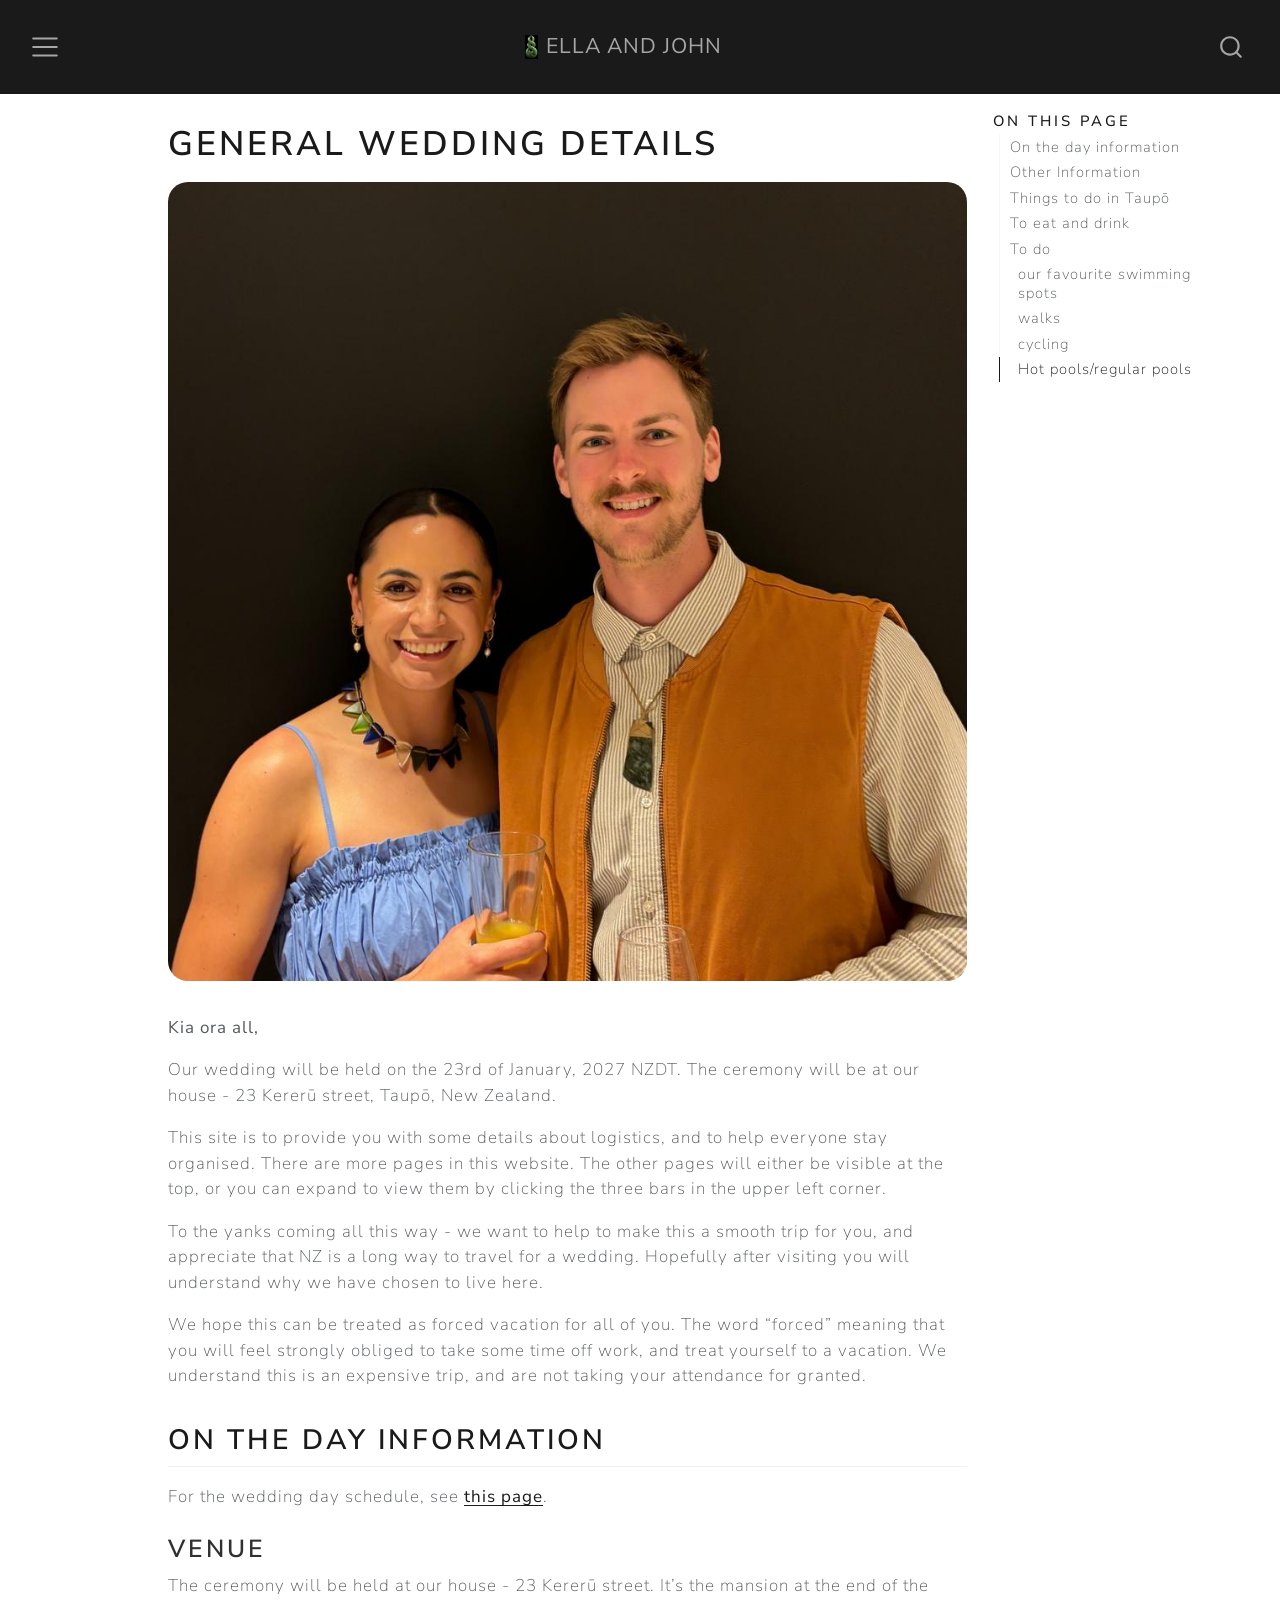
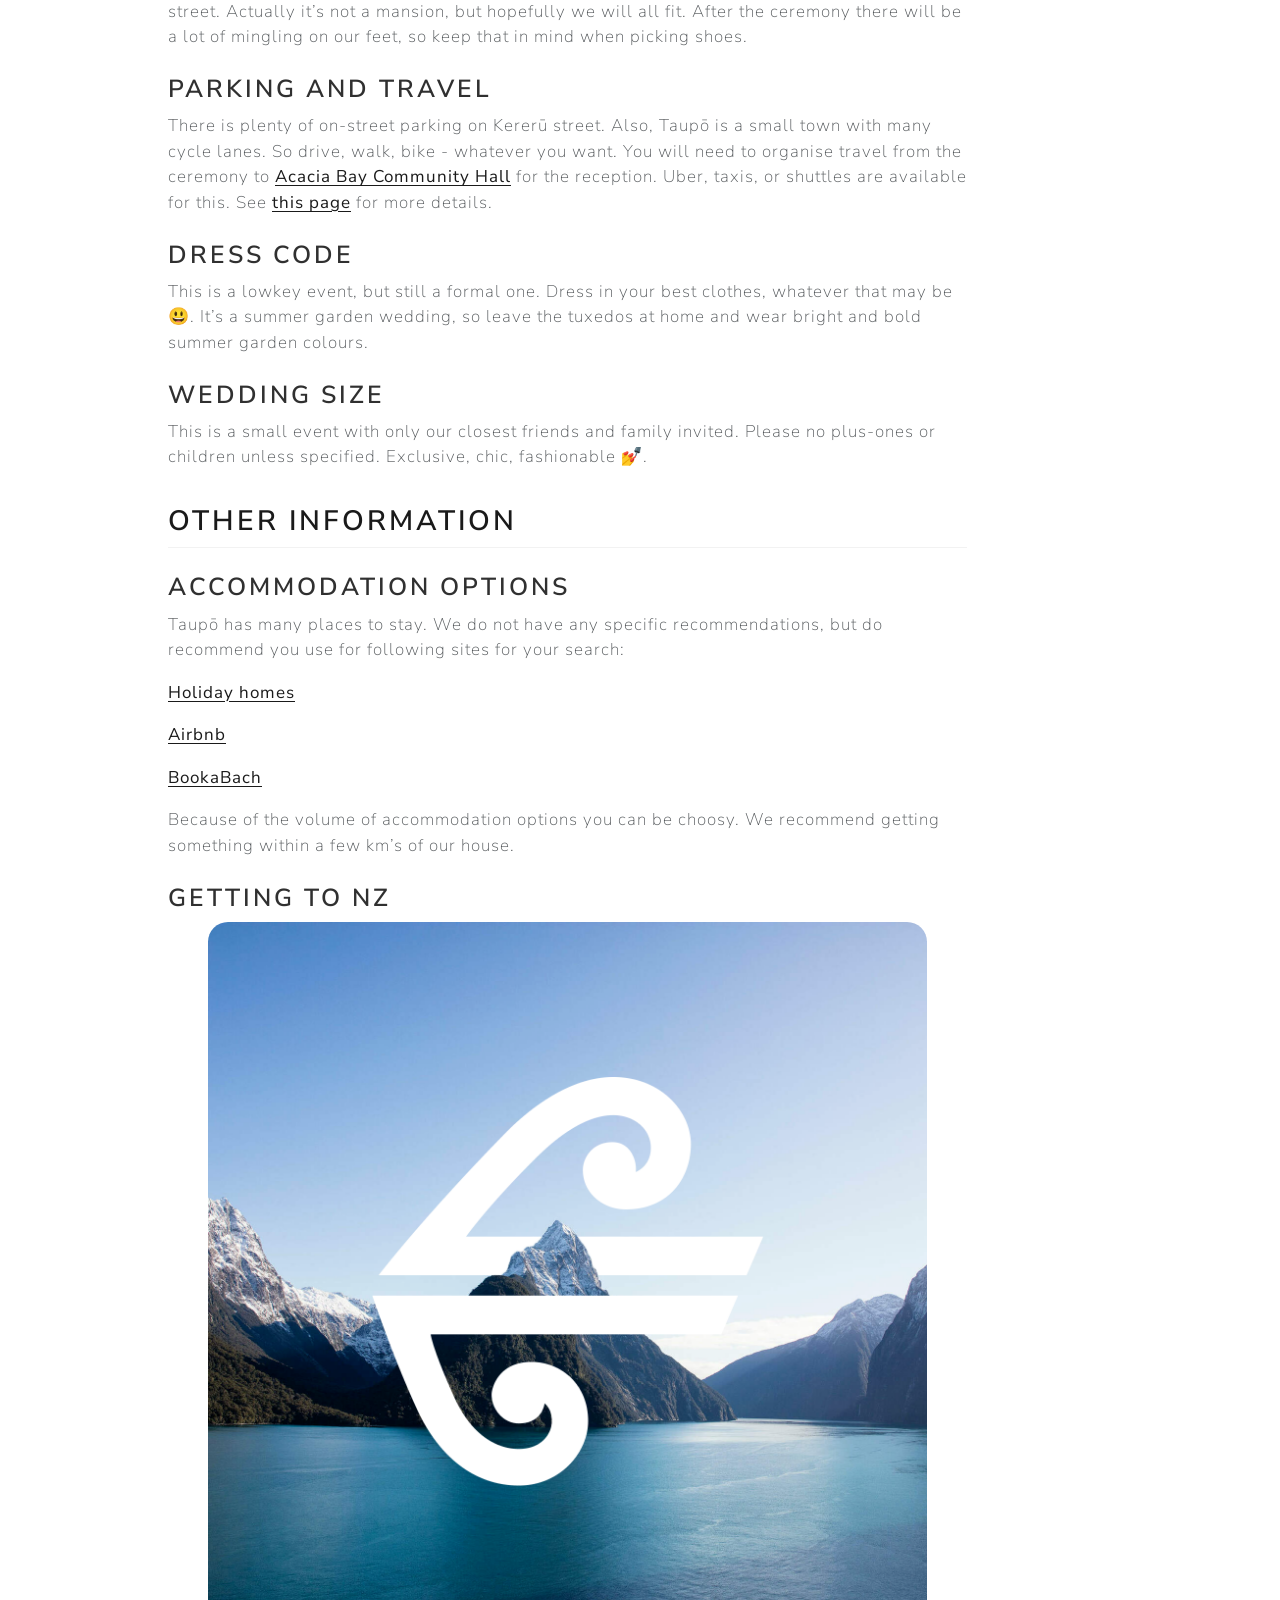
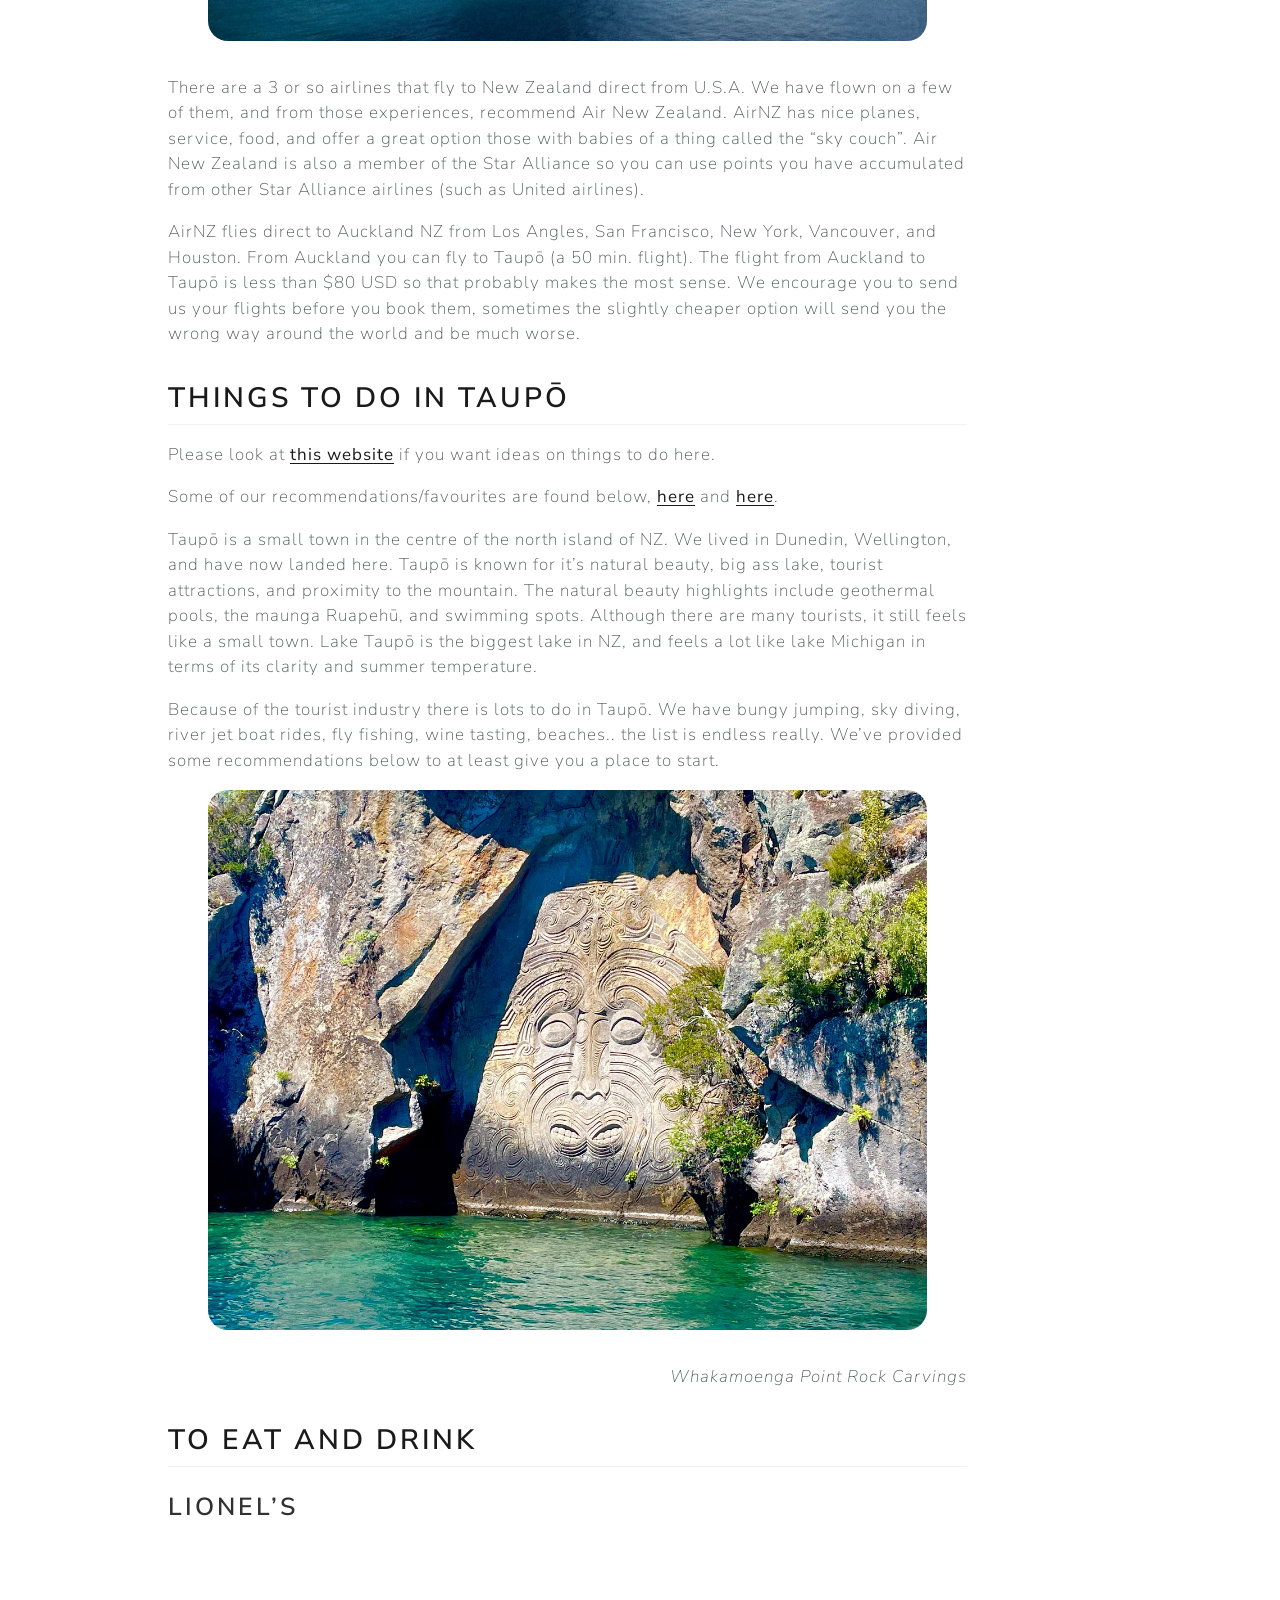
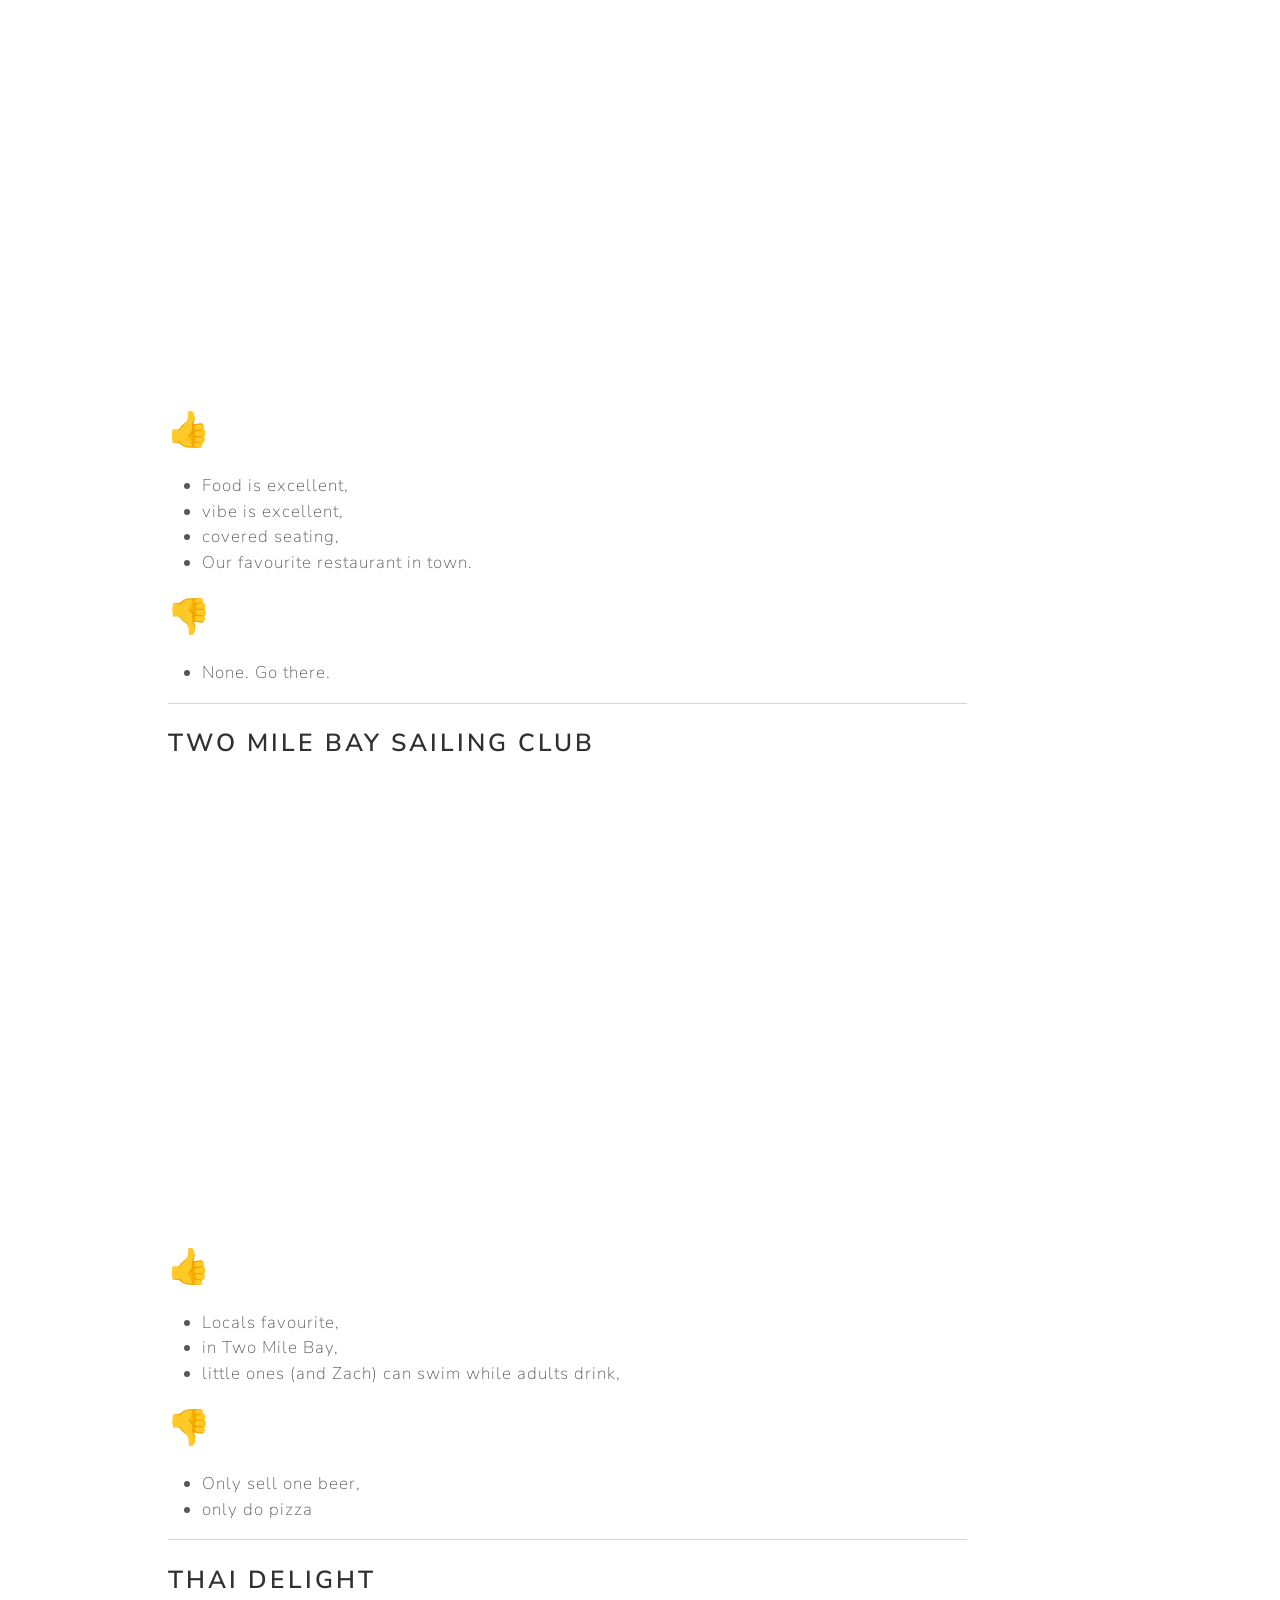
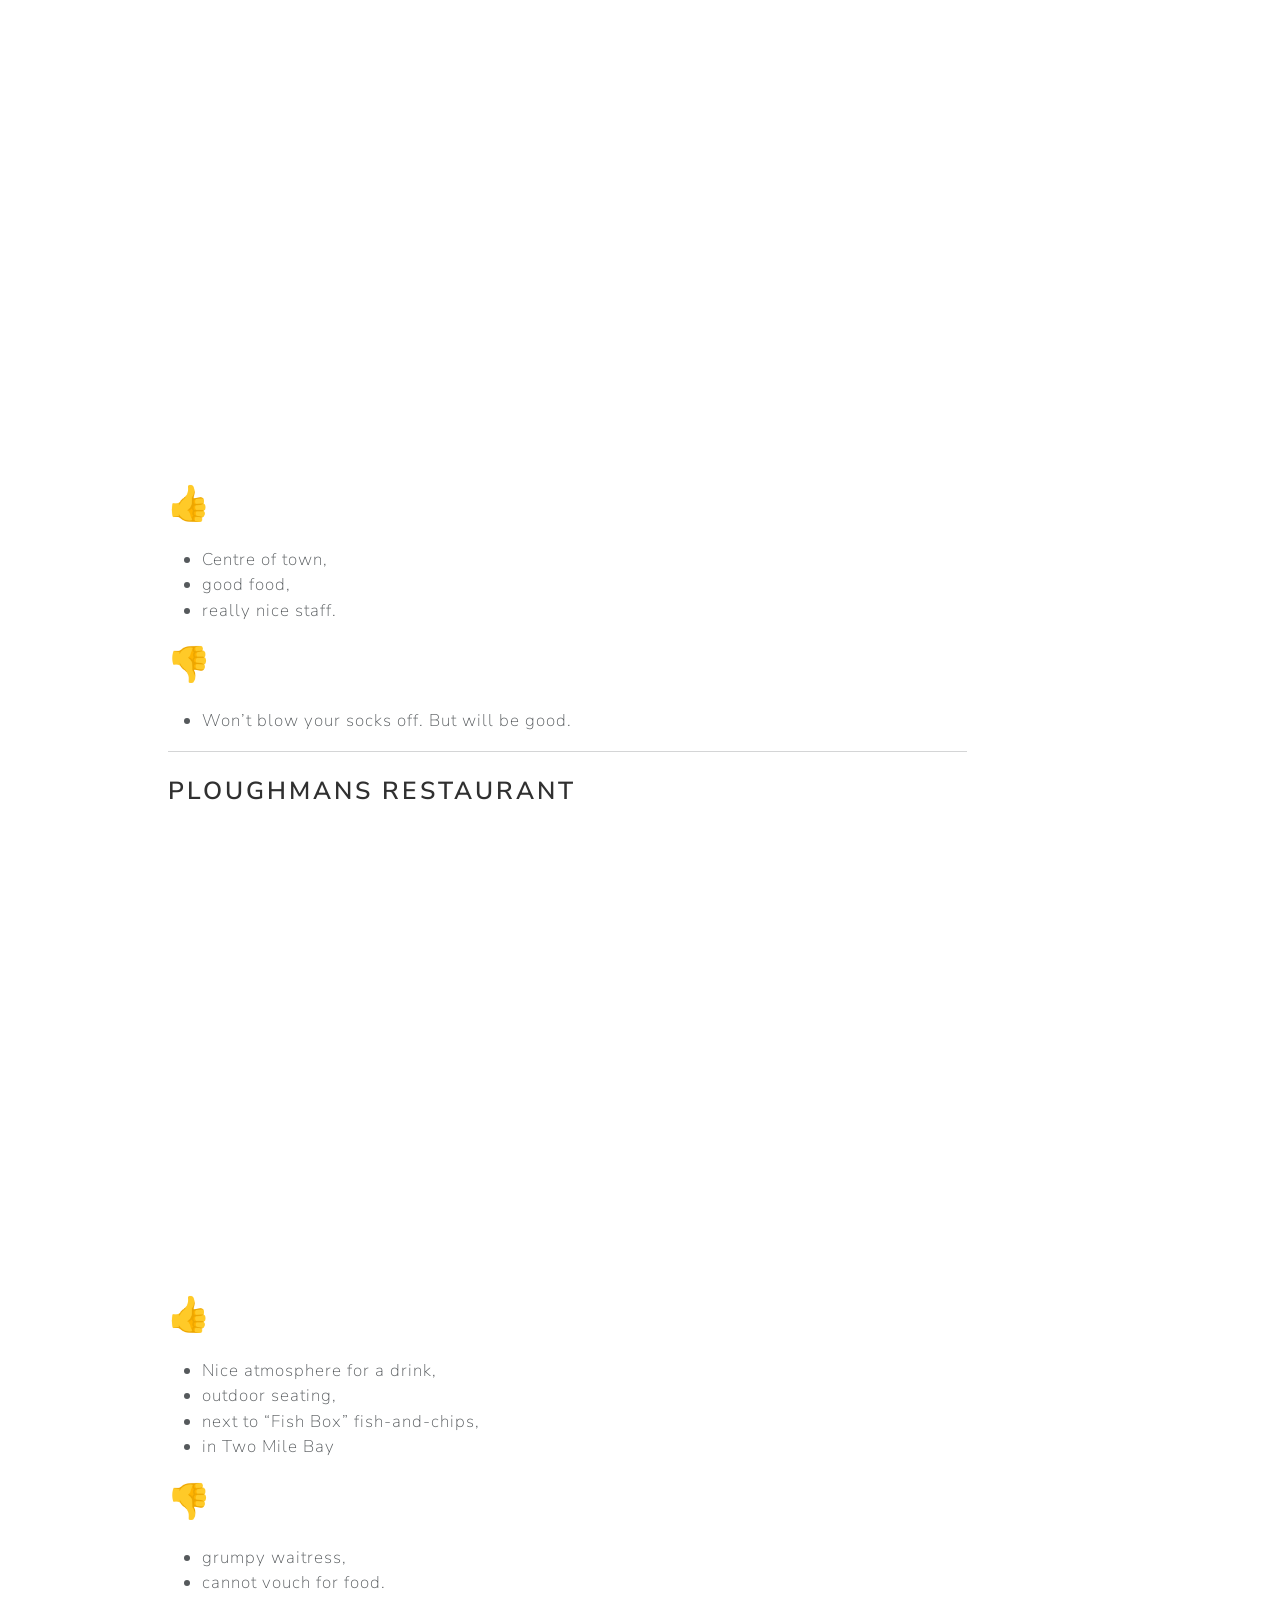
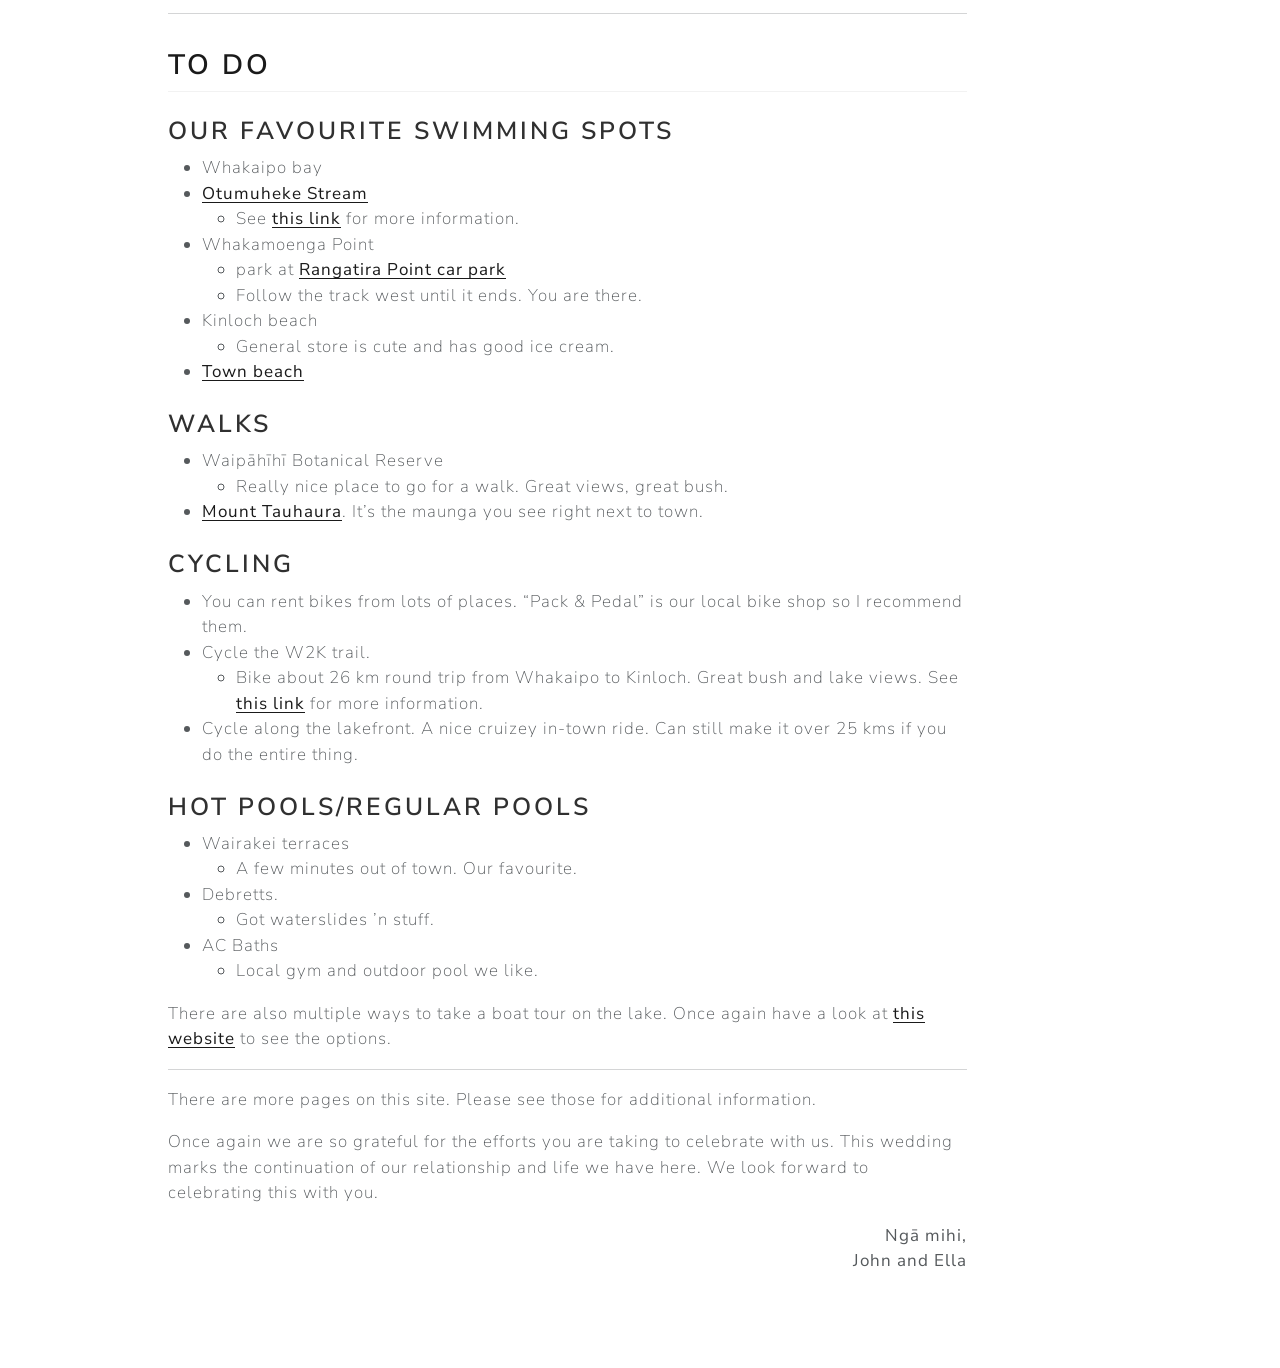
==== commit 219a0938: "Tue 11 Aug 2026 21:16:08 NZST" ====
--- a/docs/index.html
+++ b/docs/index.html
@@ -380,7 +380,7 @@
 </section>
 <section id="dress-code" class="level3">
 <h3 class="anchored" data-anchor-id="dress-code">Dress Code</h3>
-<p>This is a lowkey event, but still a formal one. Dress in your best clothes, whatever that may be <span class="emoji" data-emoji="smiley">😃</span>. It’s a summer garden wedding, so leave the tuxedos at home and find some colours.</p>
+<p>This is a lowkey event, but still a formal one. Dress in your best clothes, whatever that may be <span class="emoji" data-emoji="smiley">😃</span>. It’s a summer garden wedding, so leave the tuxedos at home and wear bright and bold summer garden colours.</p>
 </section>
 <section id="wedding-size" class="level3">
 <h3 class="anchored" data-anchor-id="wedding-size">Wedding size</h3>
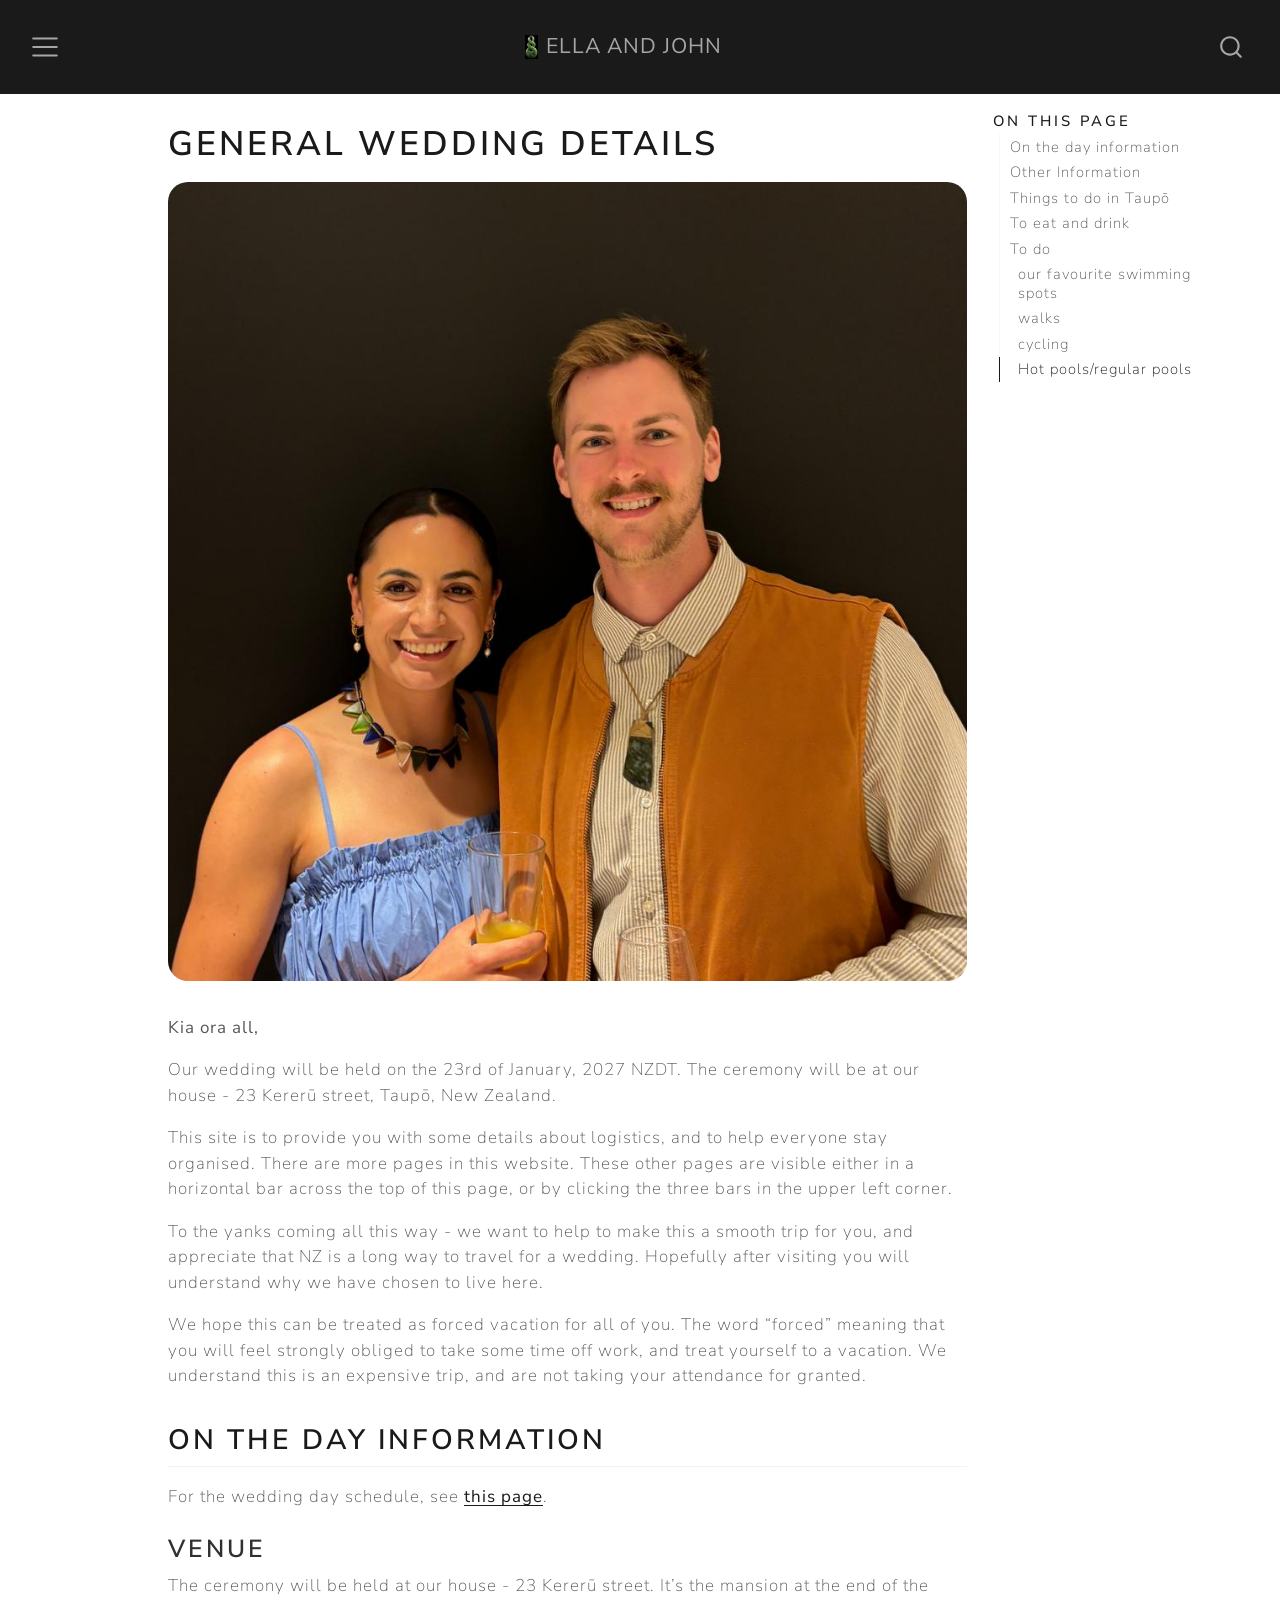
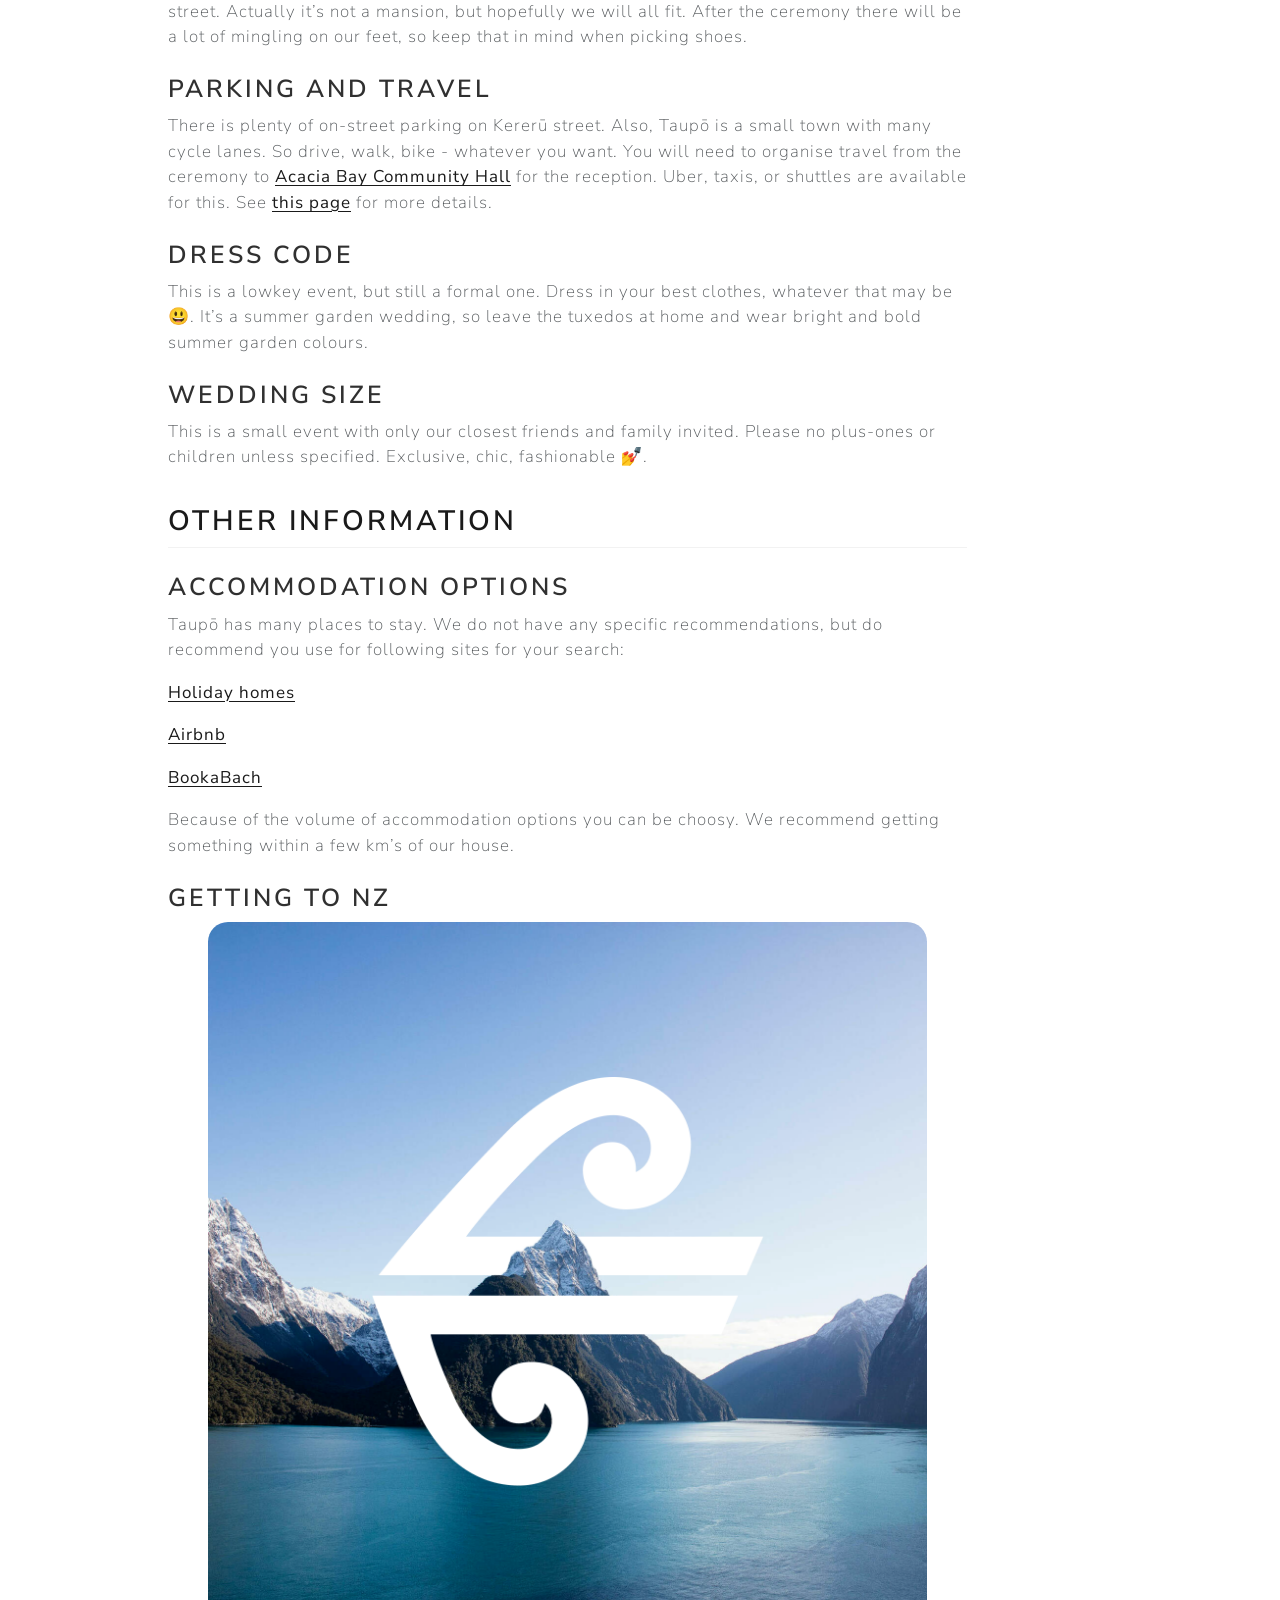
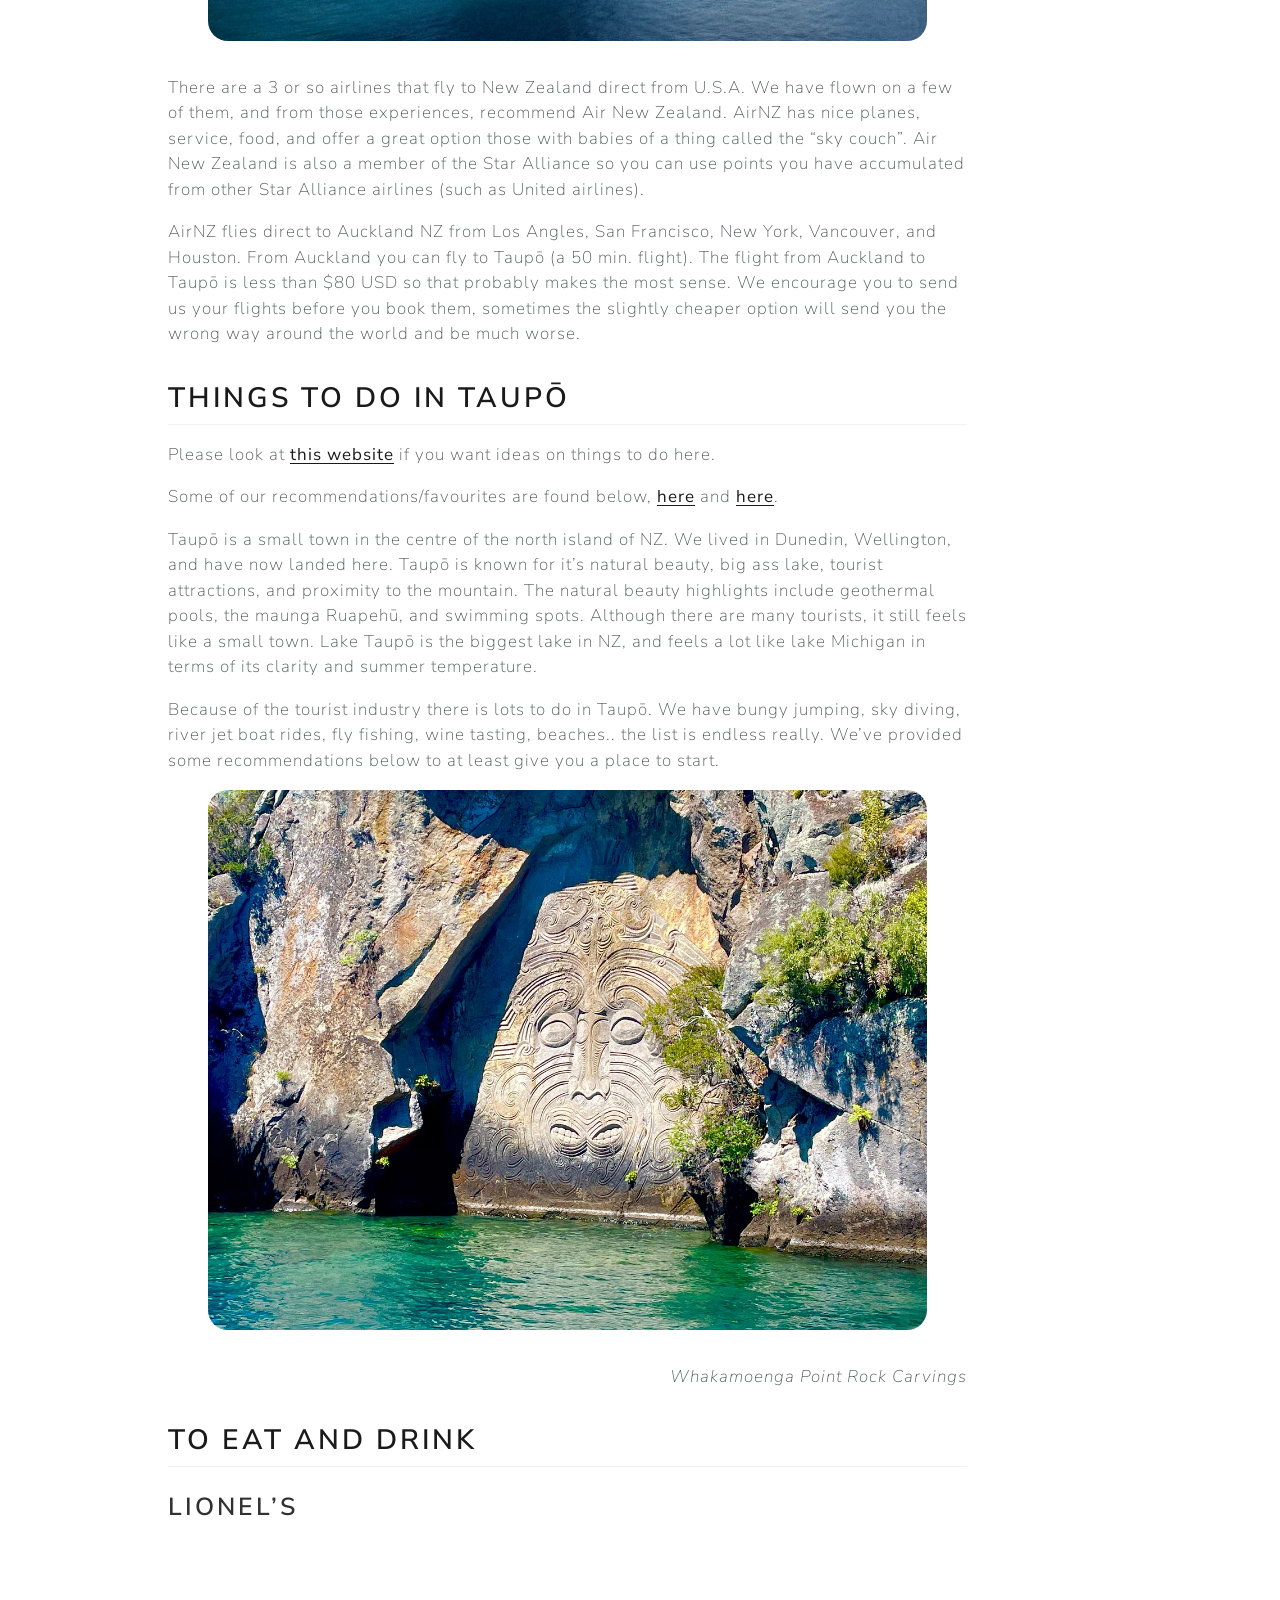
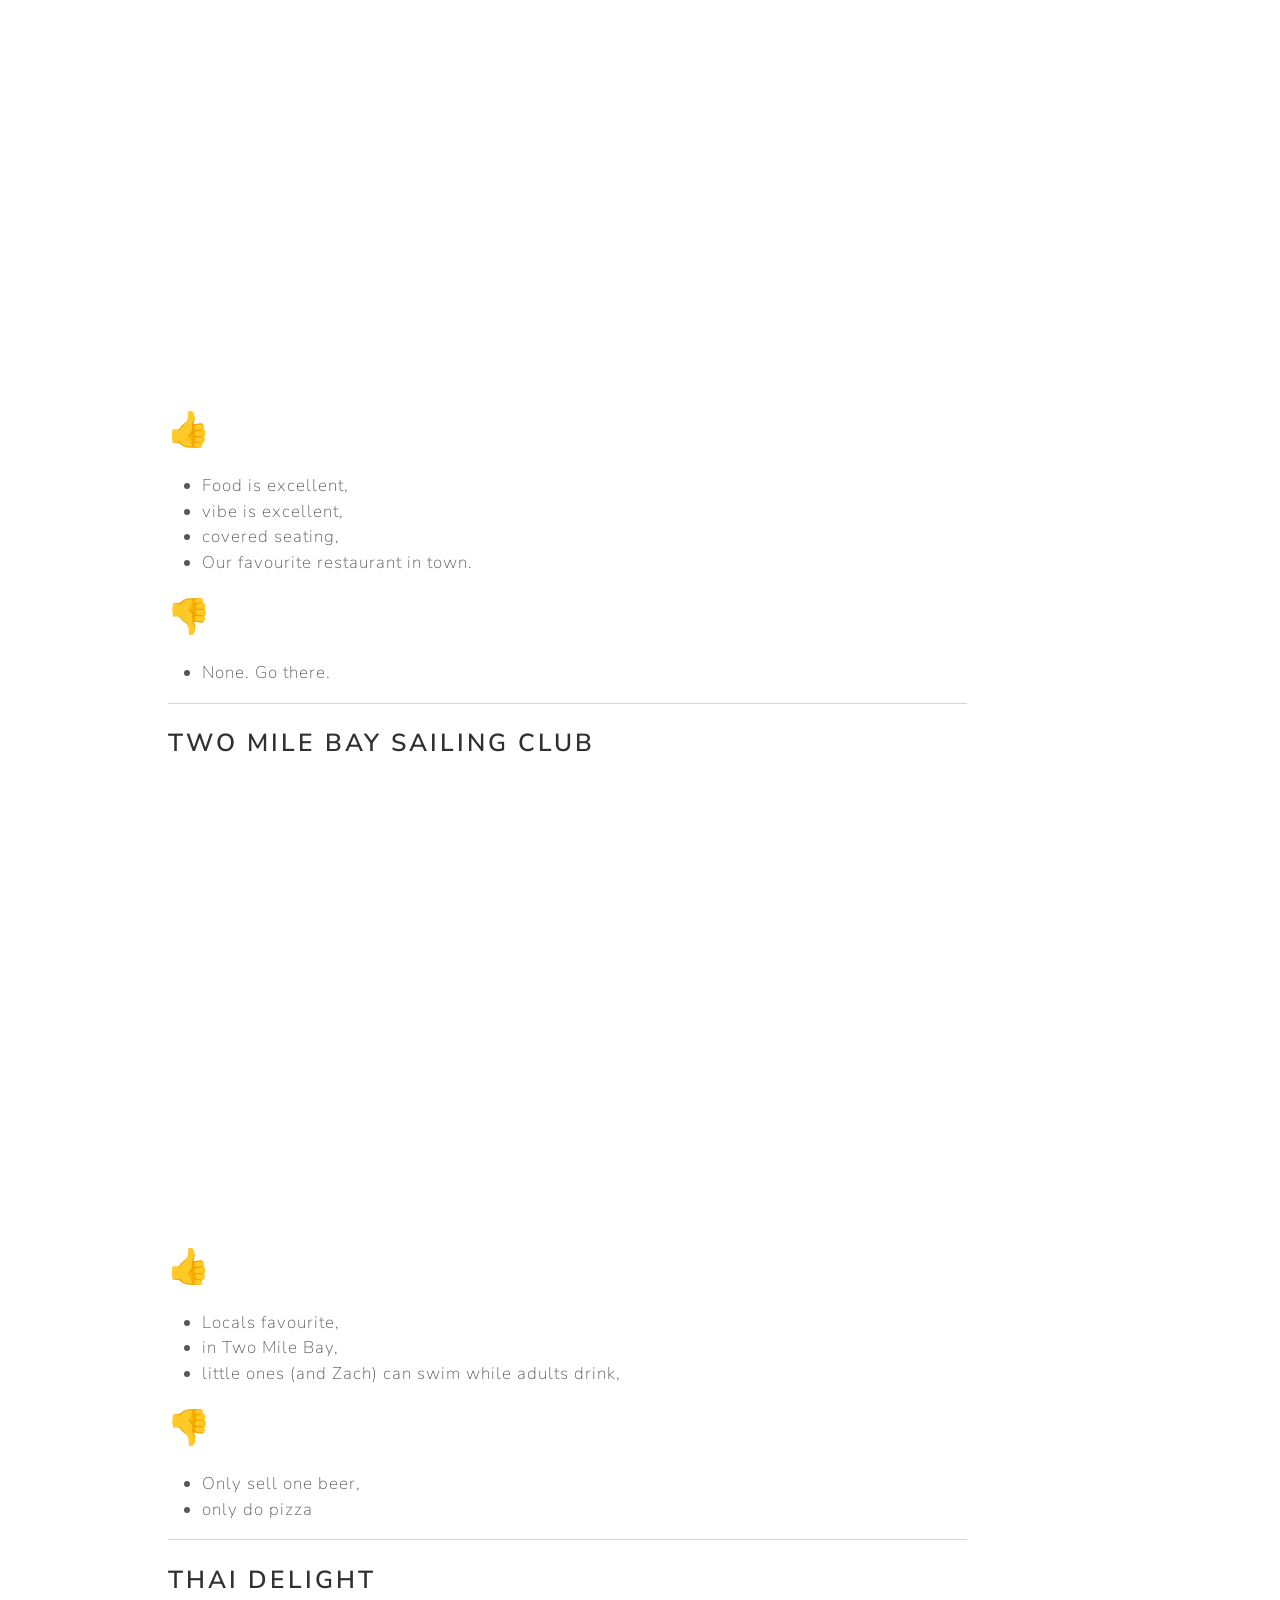
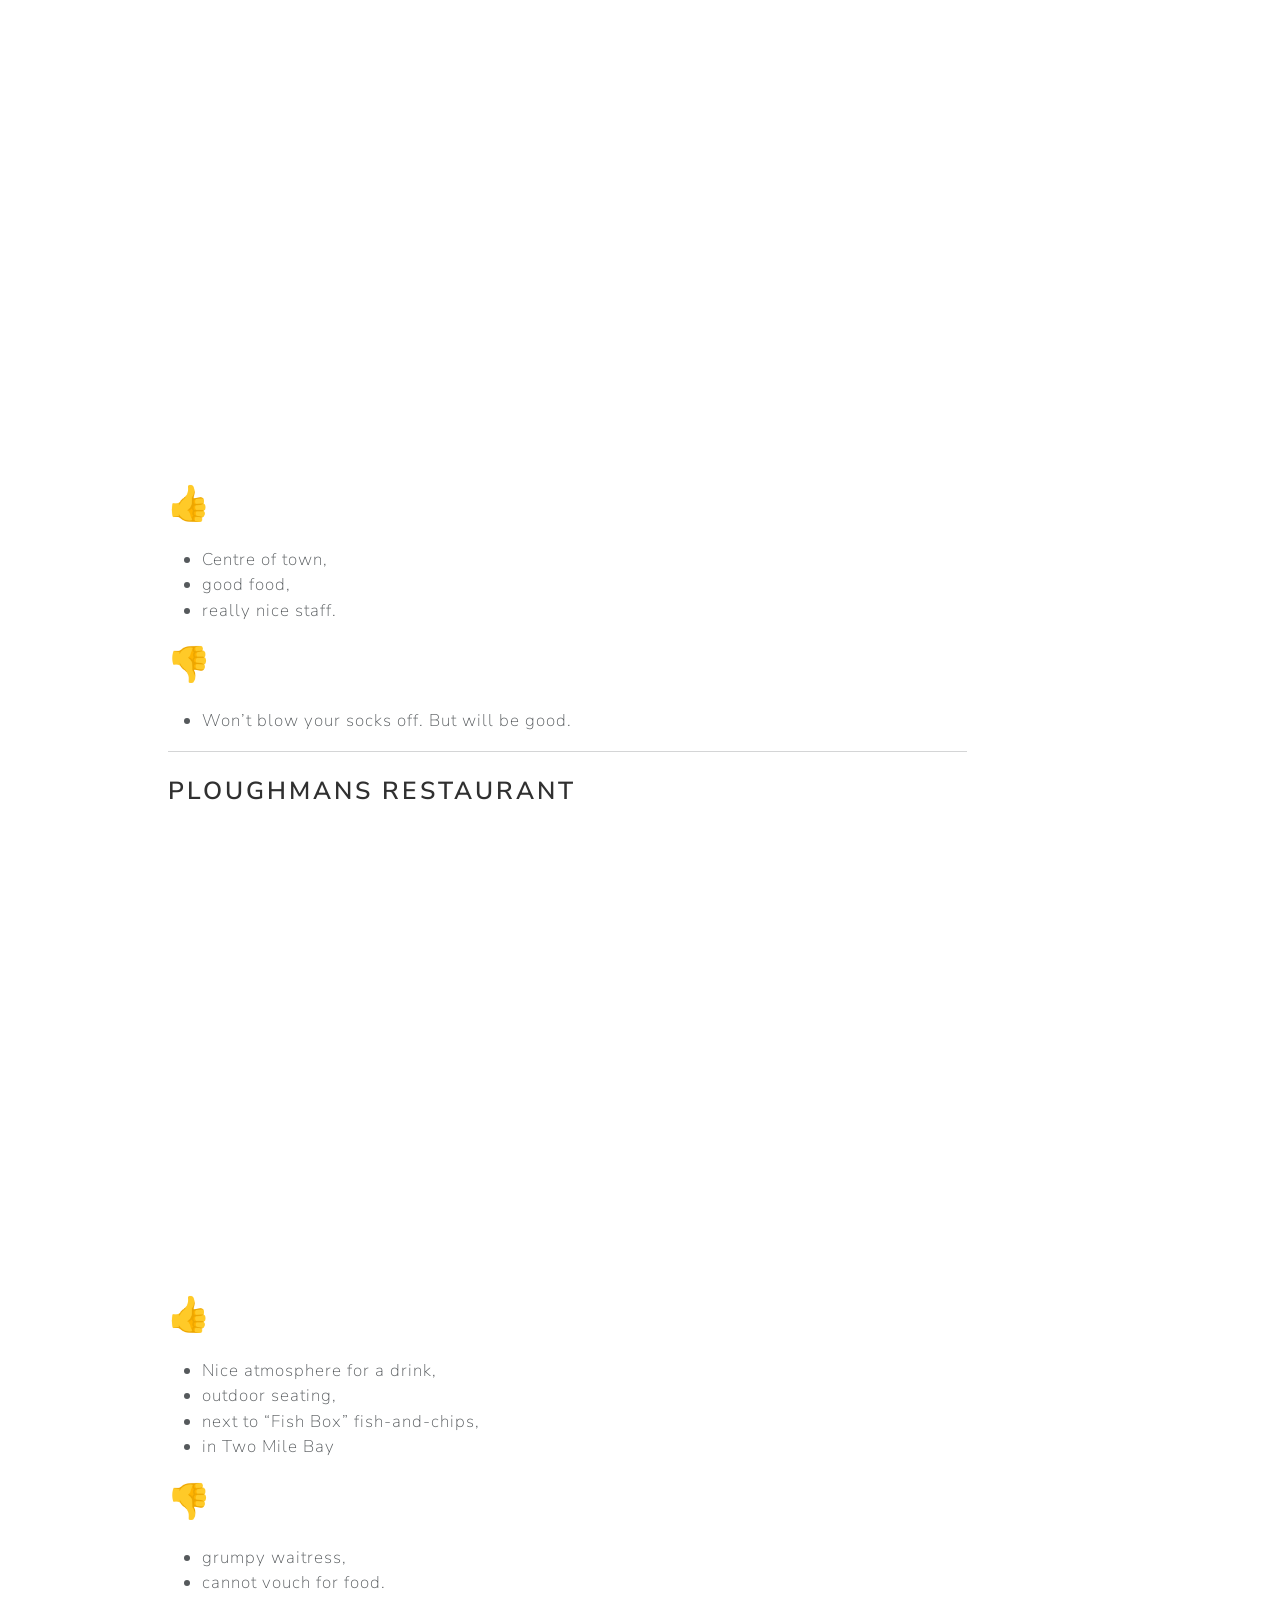
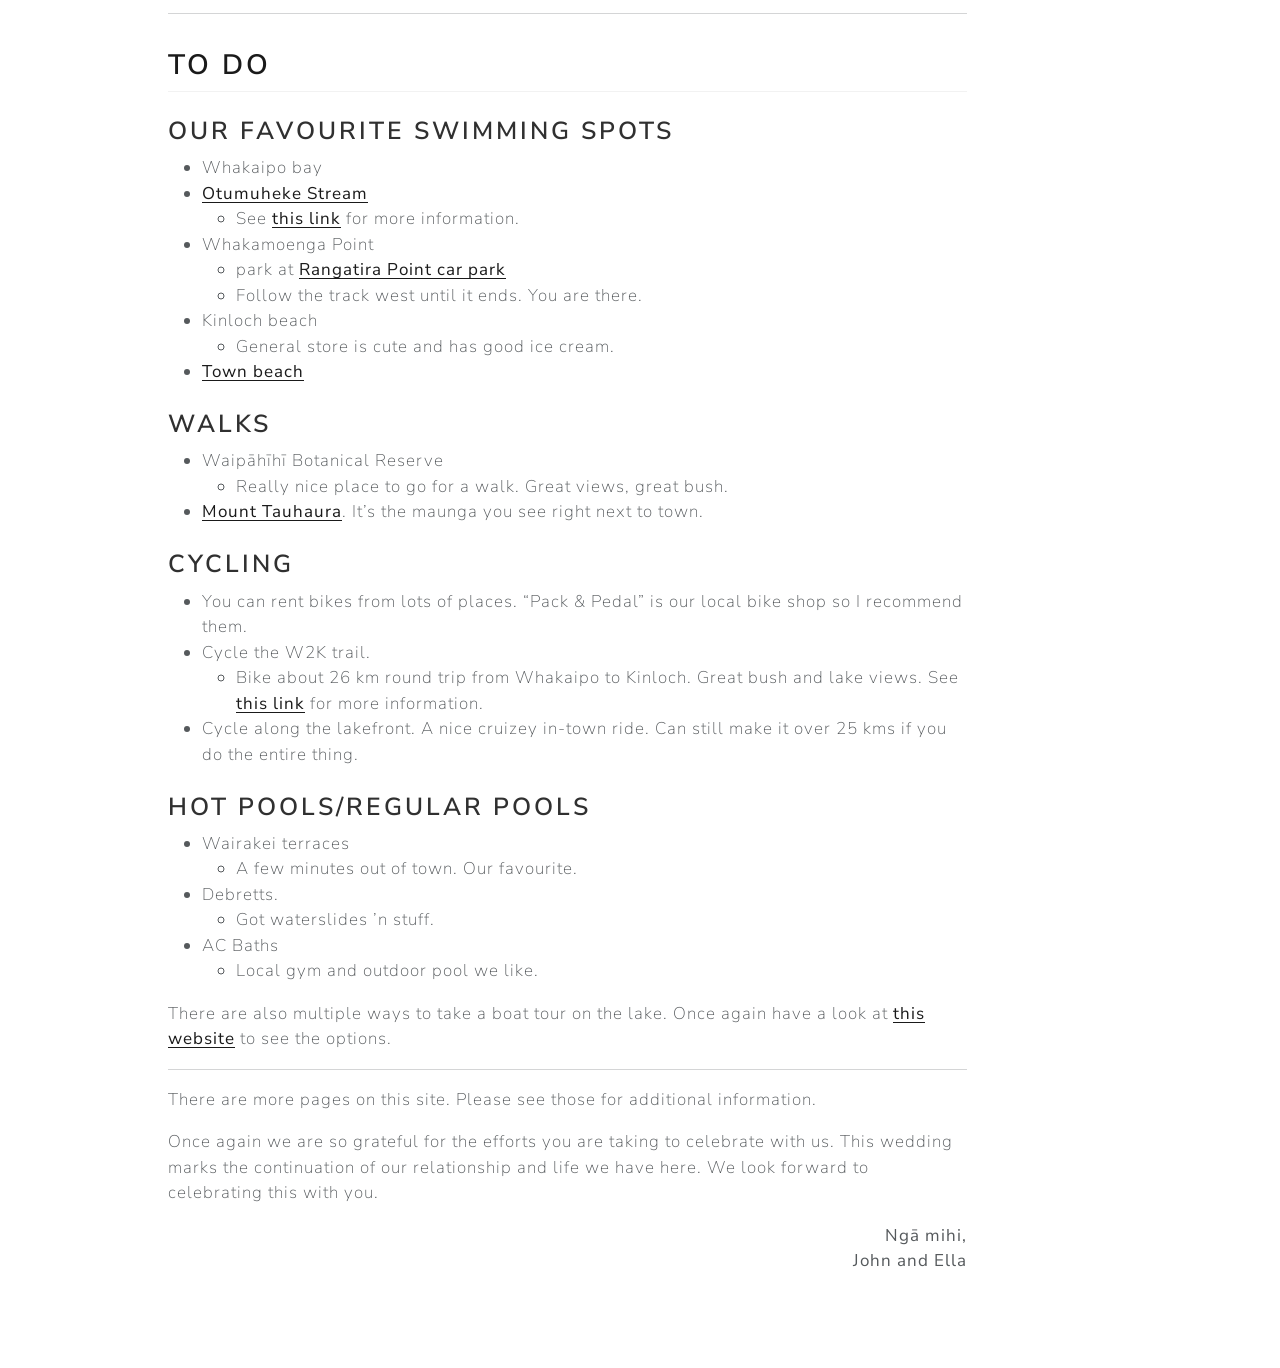
==== commit 282a5be3: "Thu 27 Aug 2026 10:42:27 NZST" ====
--- a/docs/index.html
+++ b/docs/index.html
@@ -364,7 +364,7 @@
 </div>
 <p><strong>Kia ora all,</strong></p>
 <p>Our wedding will be held on the 23rd of January, 2027 NZDT. The ceremony will be at our house - 23 Kererū street, Taupō, New Zealand.</p>
-<p>This site is to provide you with some details about logistics, and to help everyone stay organised. There are more pages in this website. The other pages will either be visible at the top, or you can expand to view them by clicking the three bars in the upper left corner.</p>
+<p>This site is to provide you with some details about logistics, and to help everyone stay organised. There are more pages in this website. These other pages are visible either in a horizontal bar across the top of this page, or by clicking the three bars in the upper left corner.</p>
 <p>To the yanks coming all this way - we want to help to make this a smooth trip for you, and appreciate that NZ is a long way to travel for a wedding. Hopefully after visiting you will understand why we have chosen to live here.</p>
 <p>We hope this can be treated as forced vacation for all of you. The word “forced” meaning that you will feel strongly obliged to take some time off work, and treat yourself to a vacation. We understand this is an expensive trip, and are not taking your attendance for granted.</p>
 <section id="on-the-day-information" class="level2">
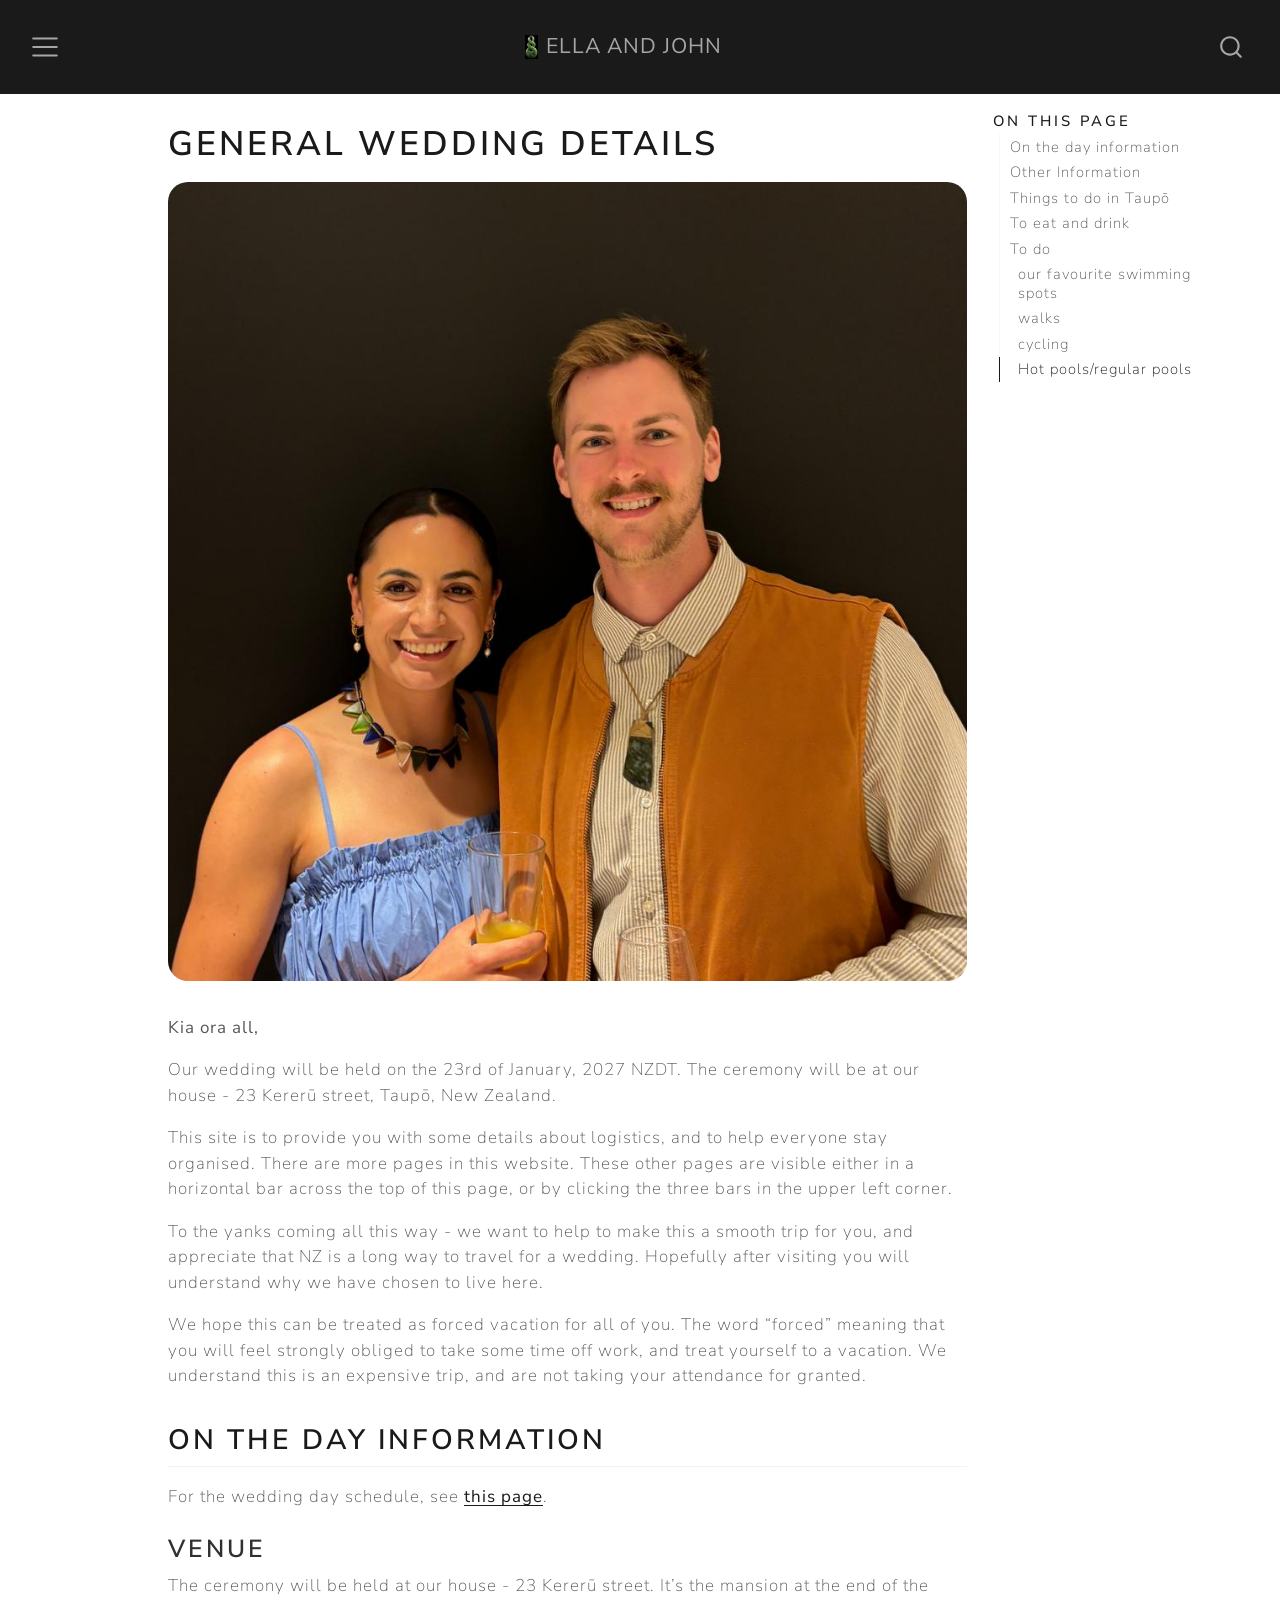
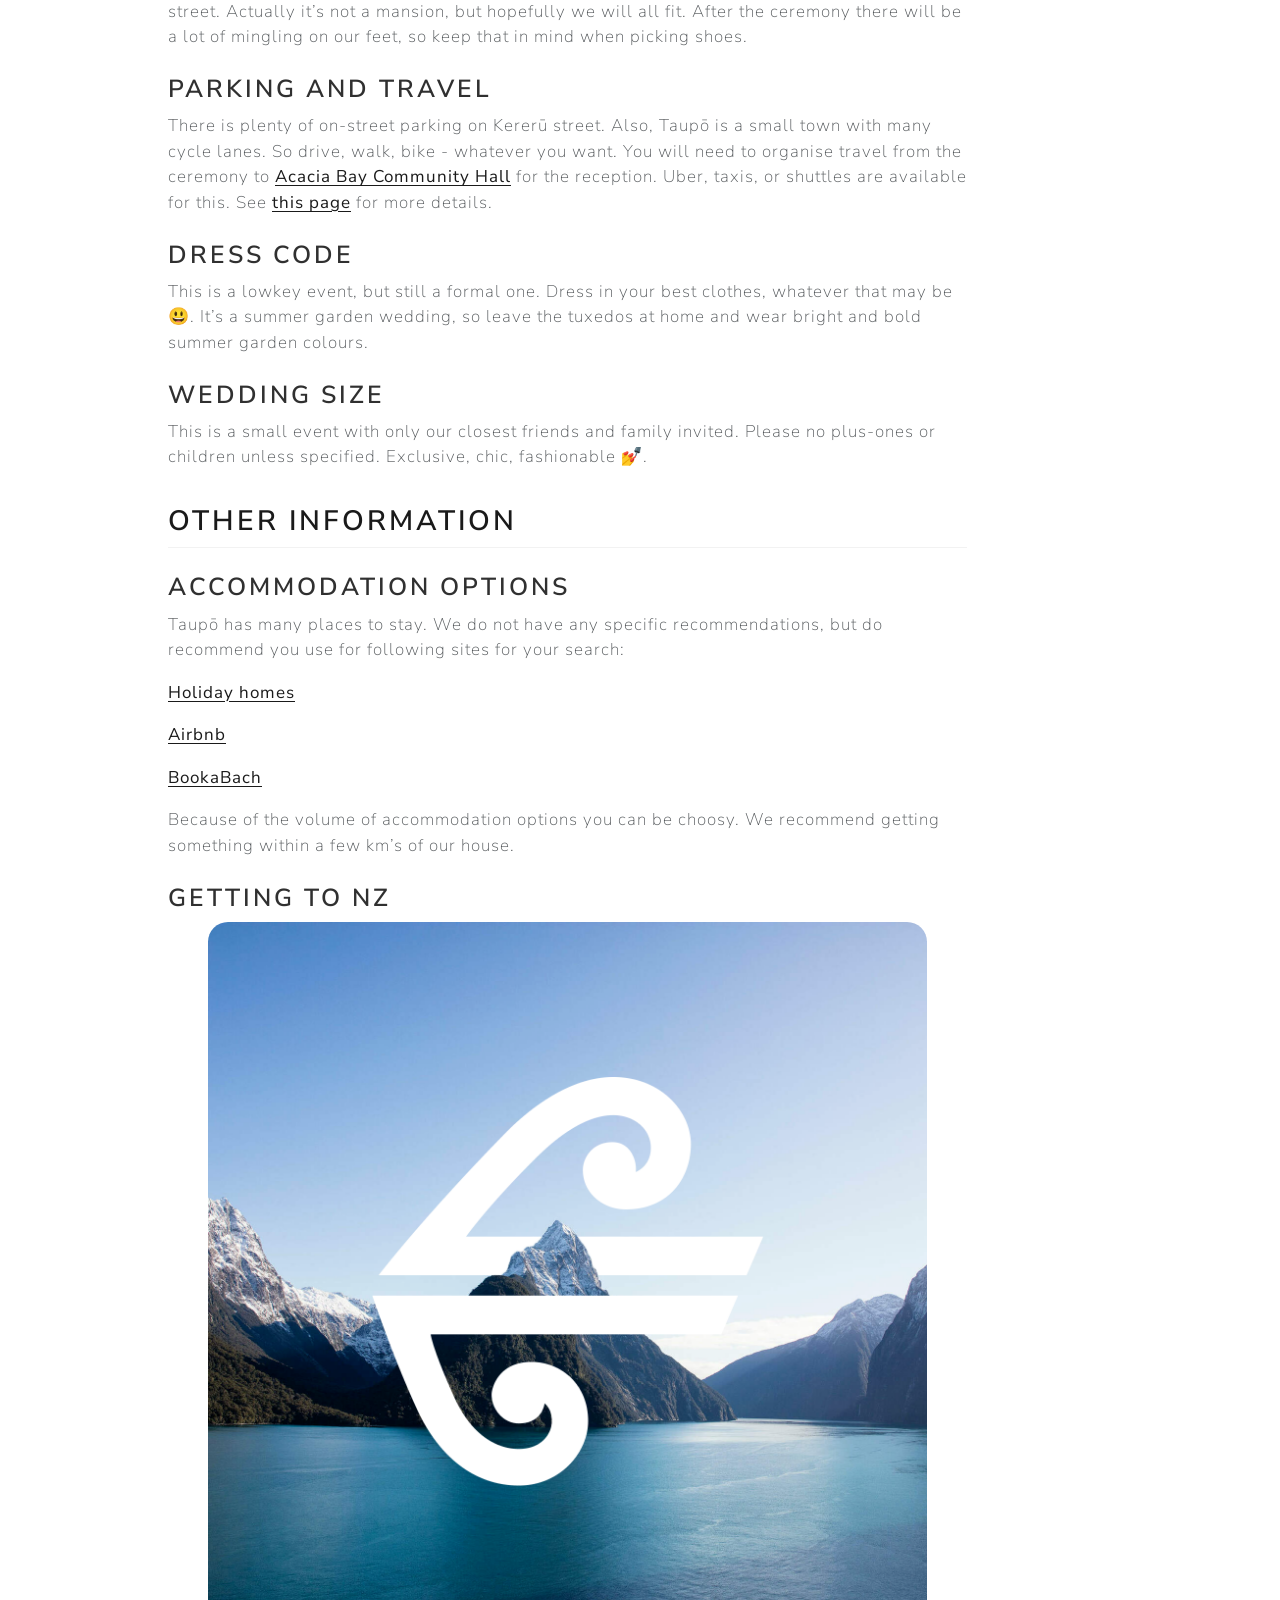
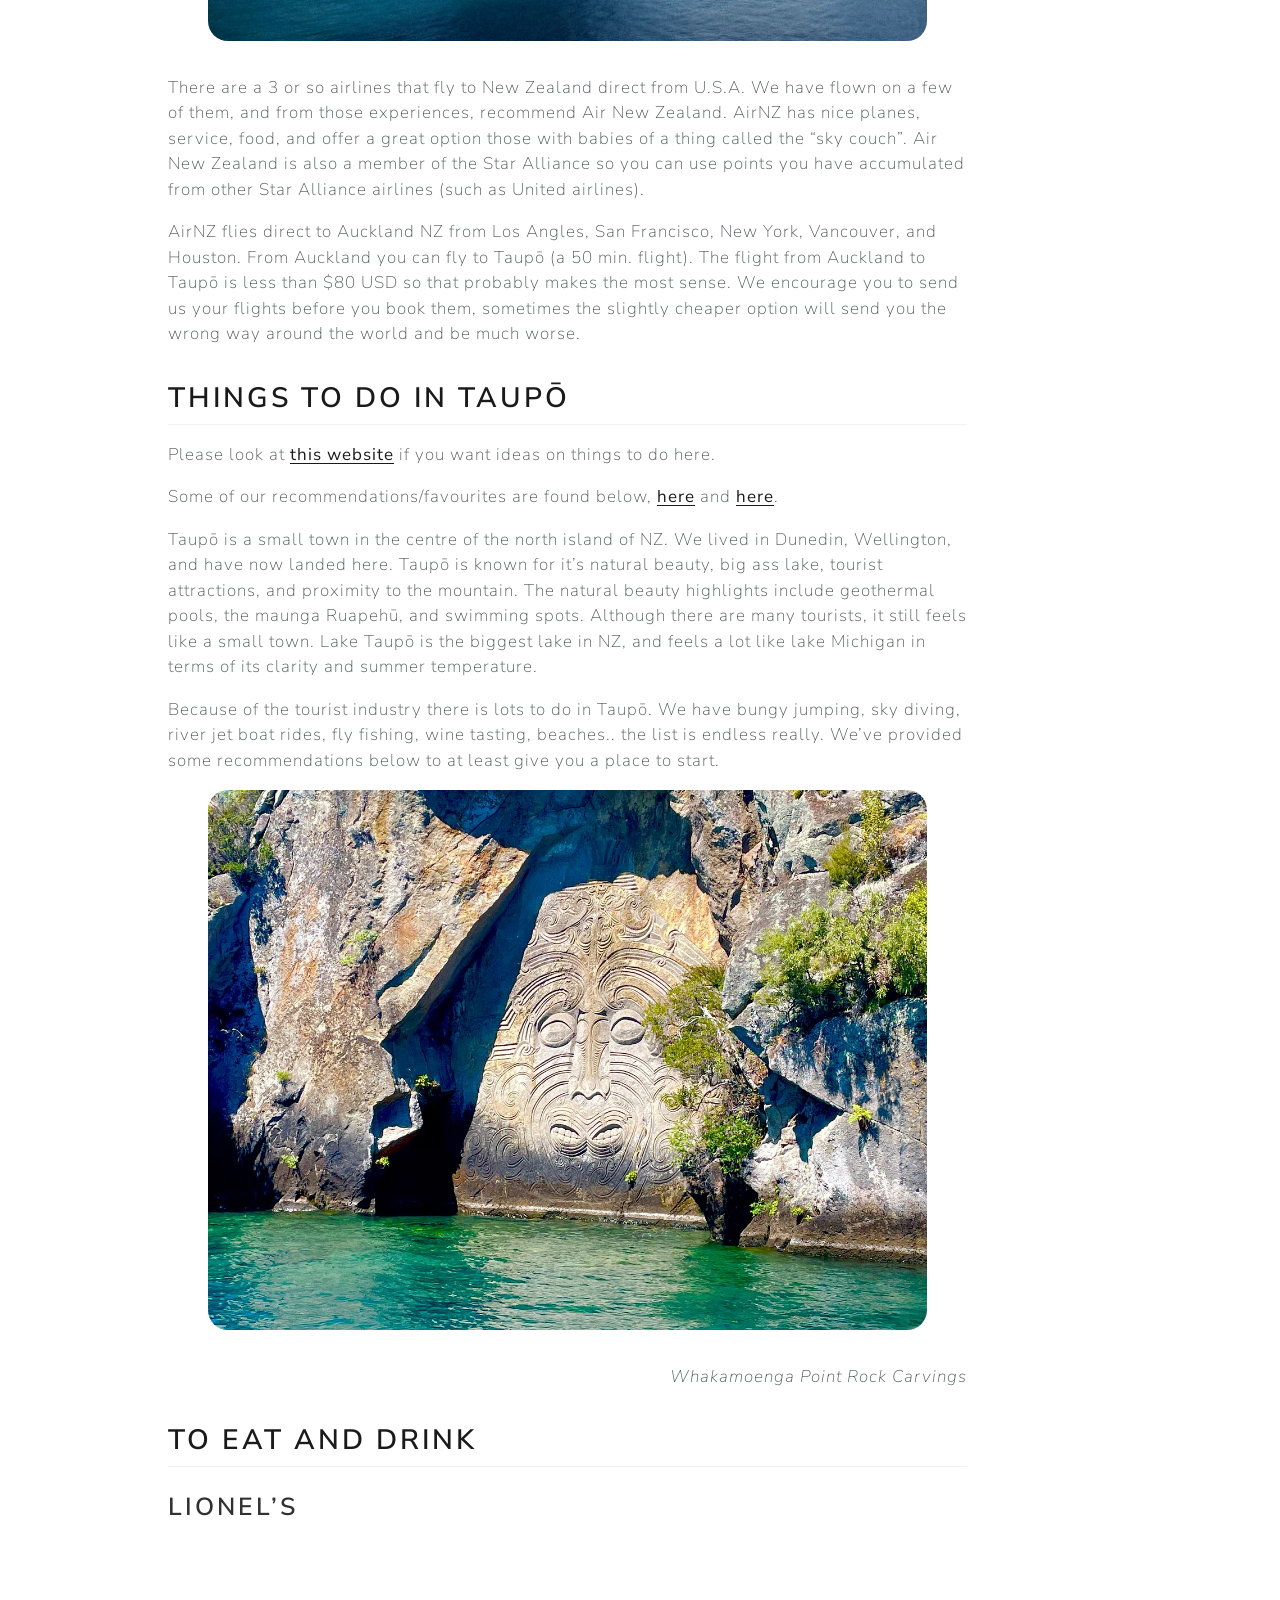
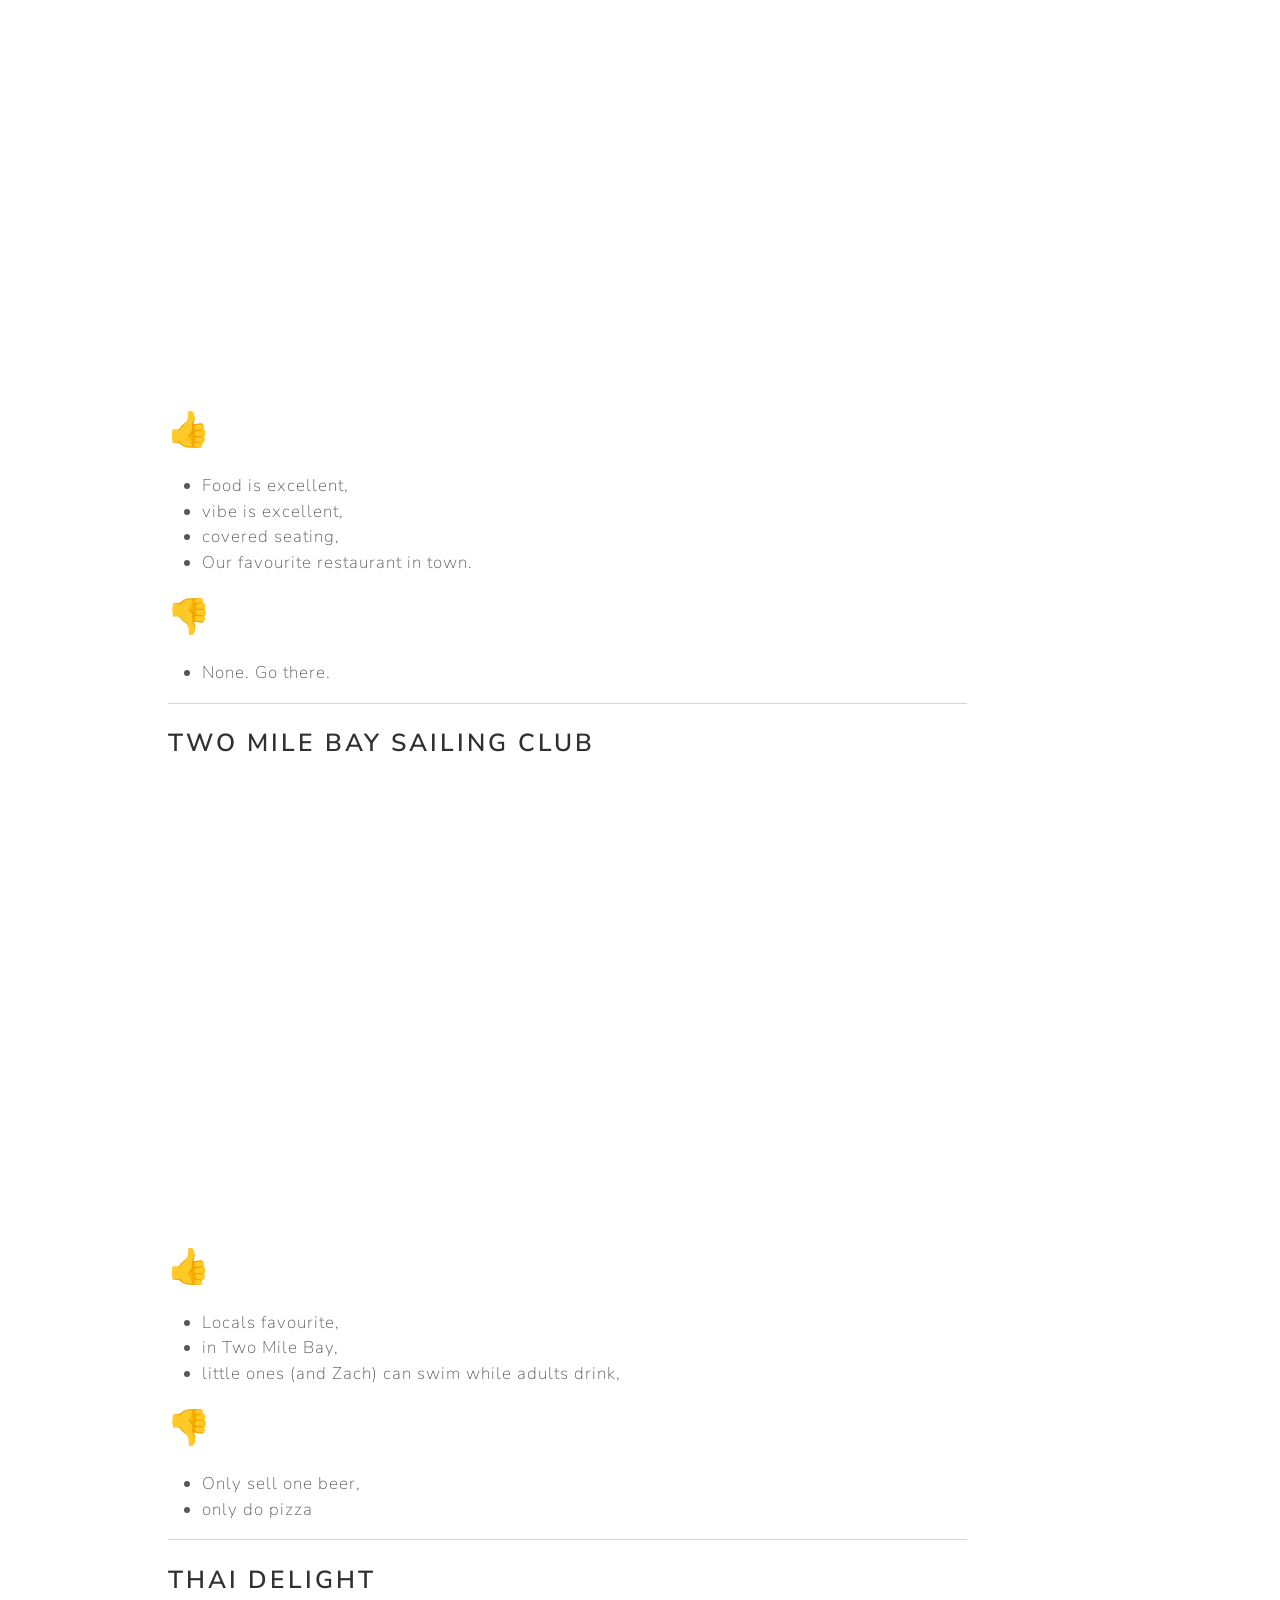
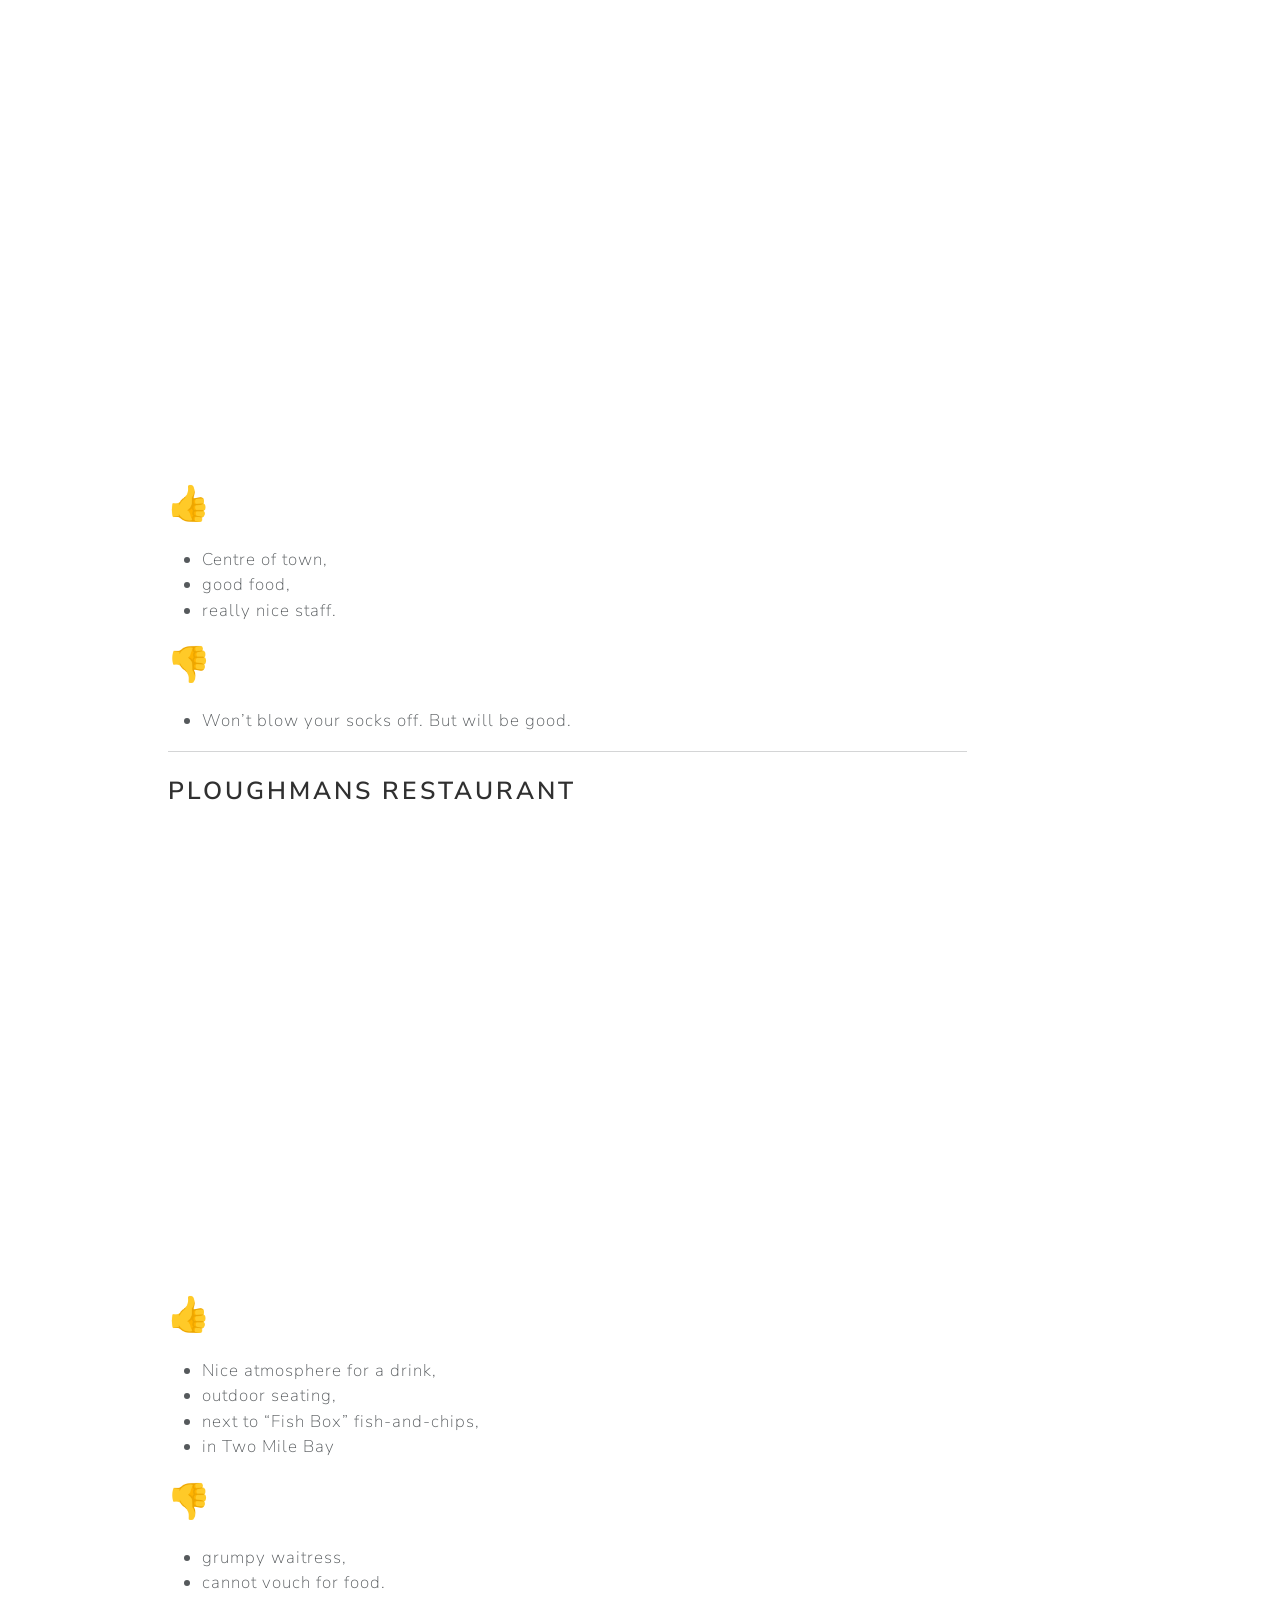
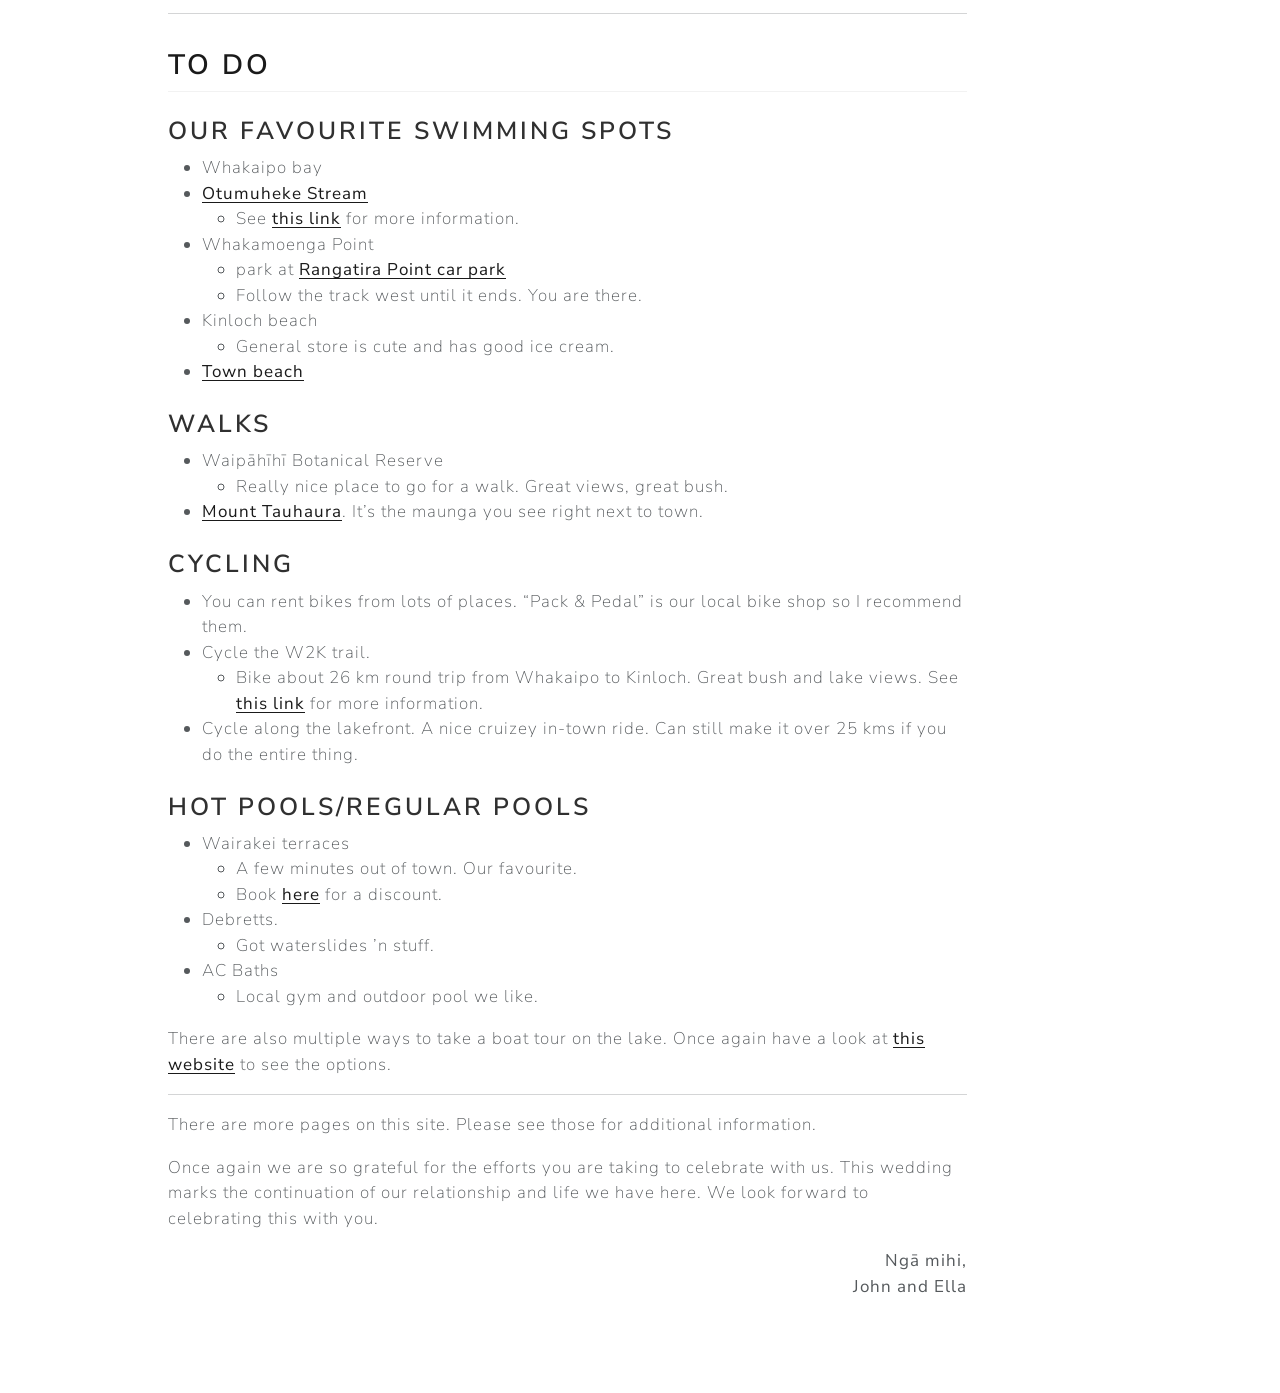
==== commit 848c9763: "Sun 01 Nov 2026 11:47:24 NZDT" ====
--- a/docs/index.html
+++ b/docs/index.html
@@ -277,11 +277,7 @@
   </li>  
   <li class="nav-item">
     <a class="nav-link" href="./john_stag_do.html"> 
-<span class="menu-text">John and Seth’s stag do</span></a>
-  </li>  
-  <li class="nav-item">
-    <a class="nav-link" href="./ella_hens_do.html"> 
-<span class="menu-text">Ella’s hens do</span></a>
+<span class="menu-text">John’s stag do</span></a>
   </li>  
   <li class="nav-item">
     <a class="nav-link" href="./registry.html"> 
@@ -543,6 +539,7 @@
 <li>Wairakei terraces
 <ul>
 <li>A few minutes out of town. Our favourite.</li>
+<li>Book <a href="https://new.grabone.co.nz/activities-events-outdoors/volcanic-geothermal/p/wairakei-terraces-1996?adult=true">here</a> for a discount.</li>
 </ul></li>
 <li>Debretts.
 <ul>
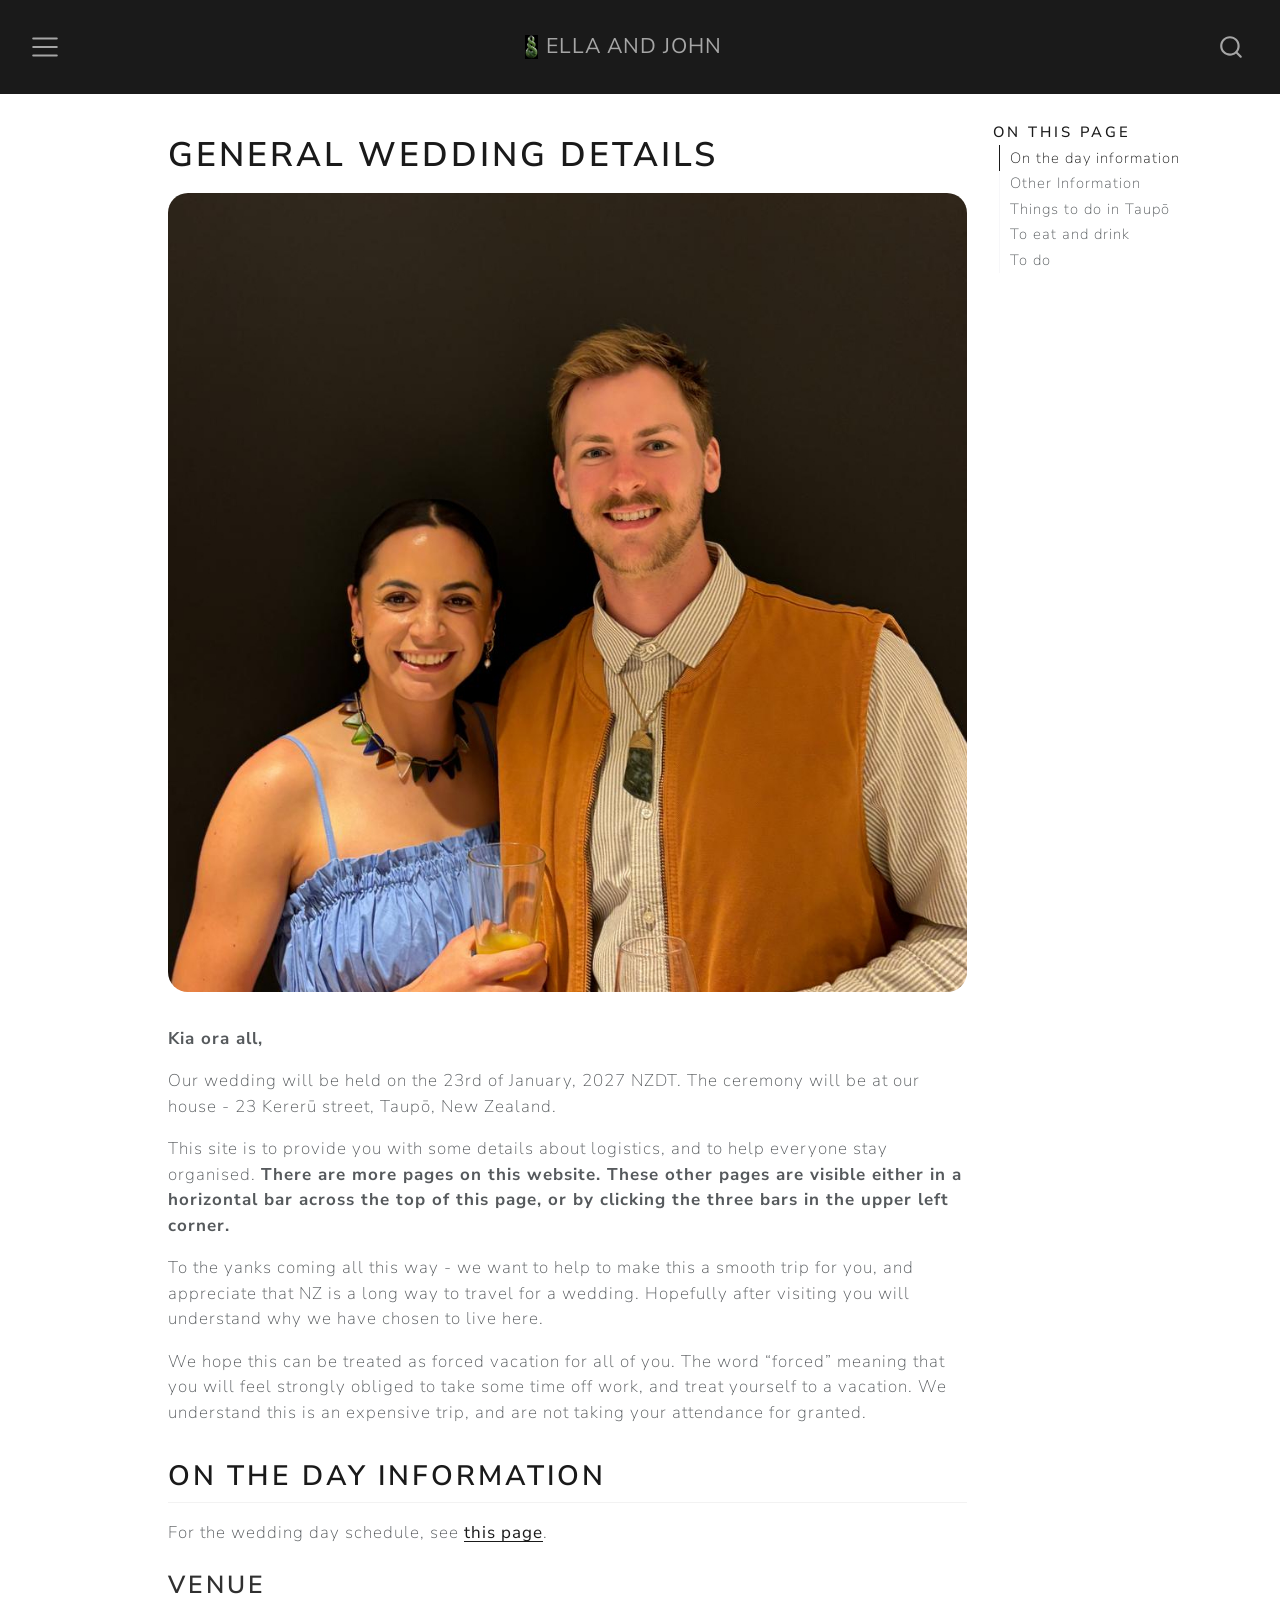
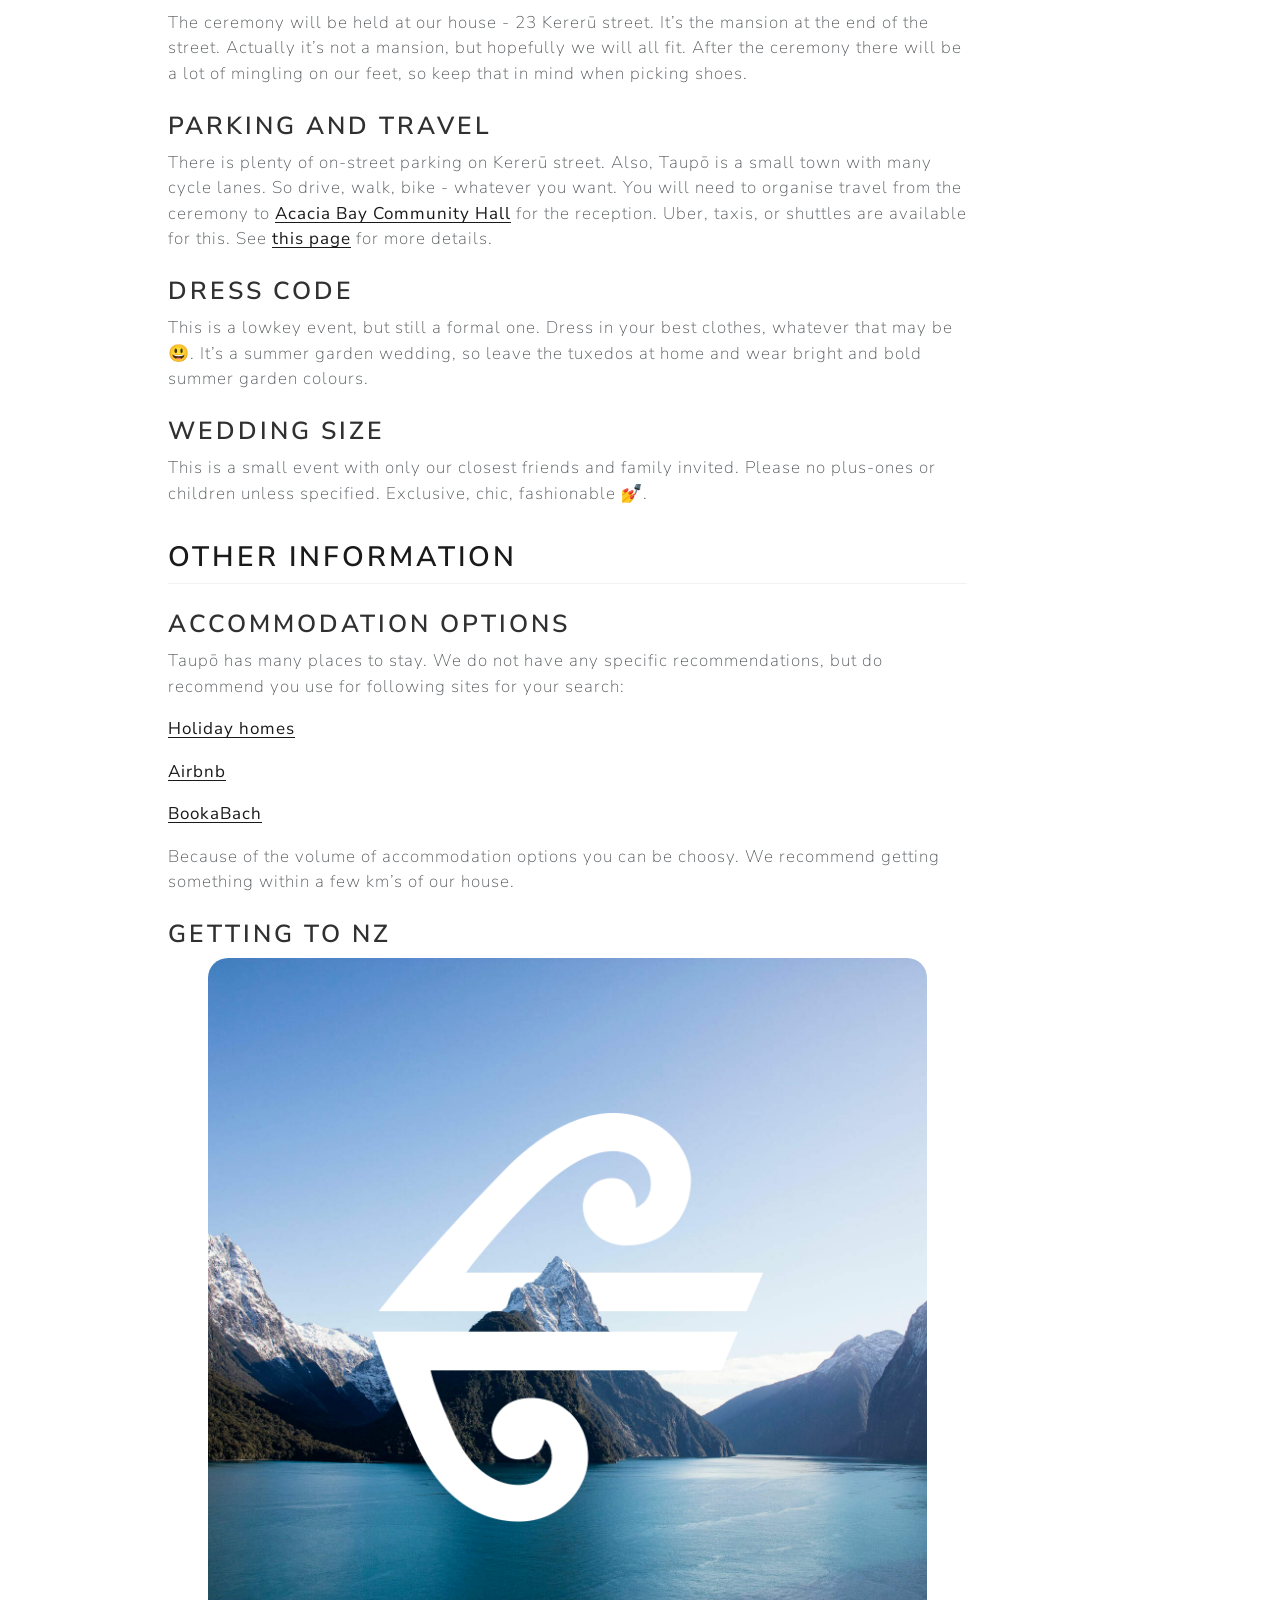
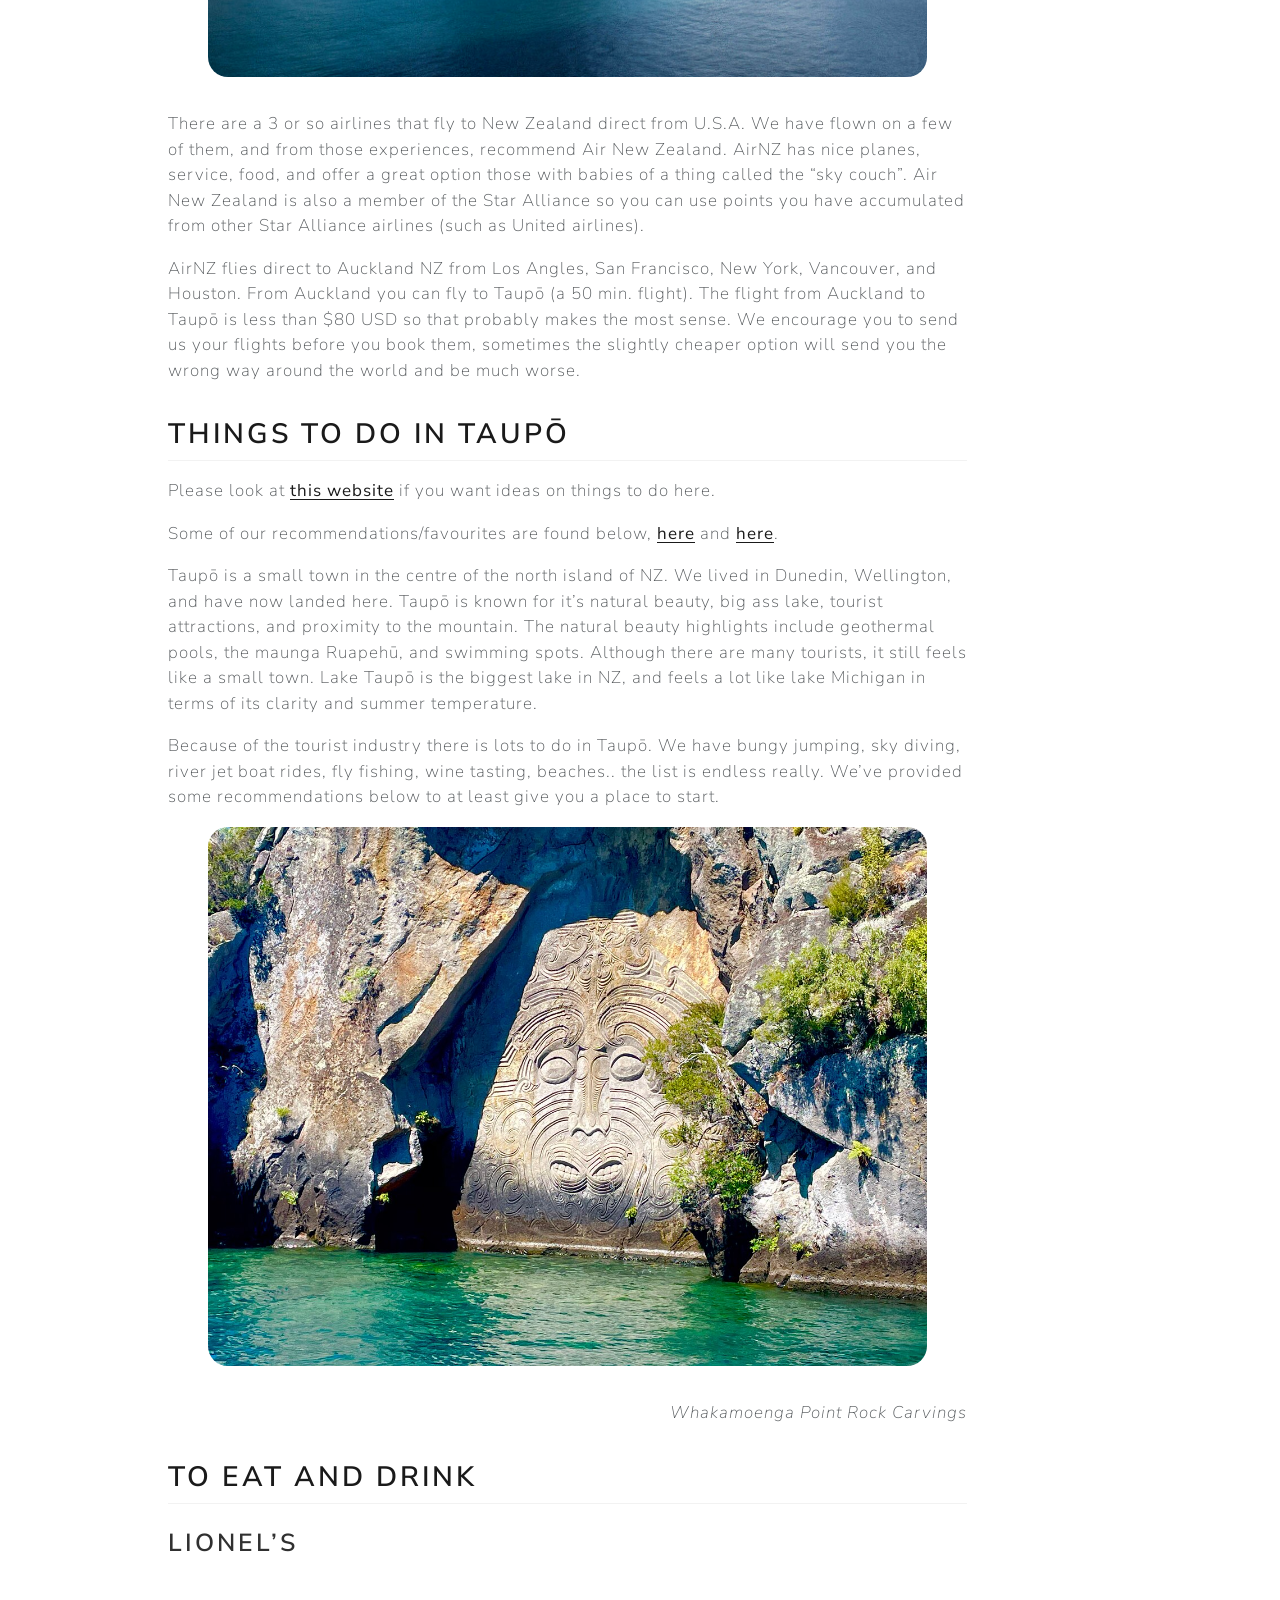
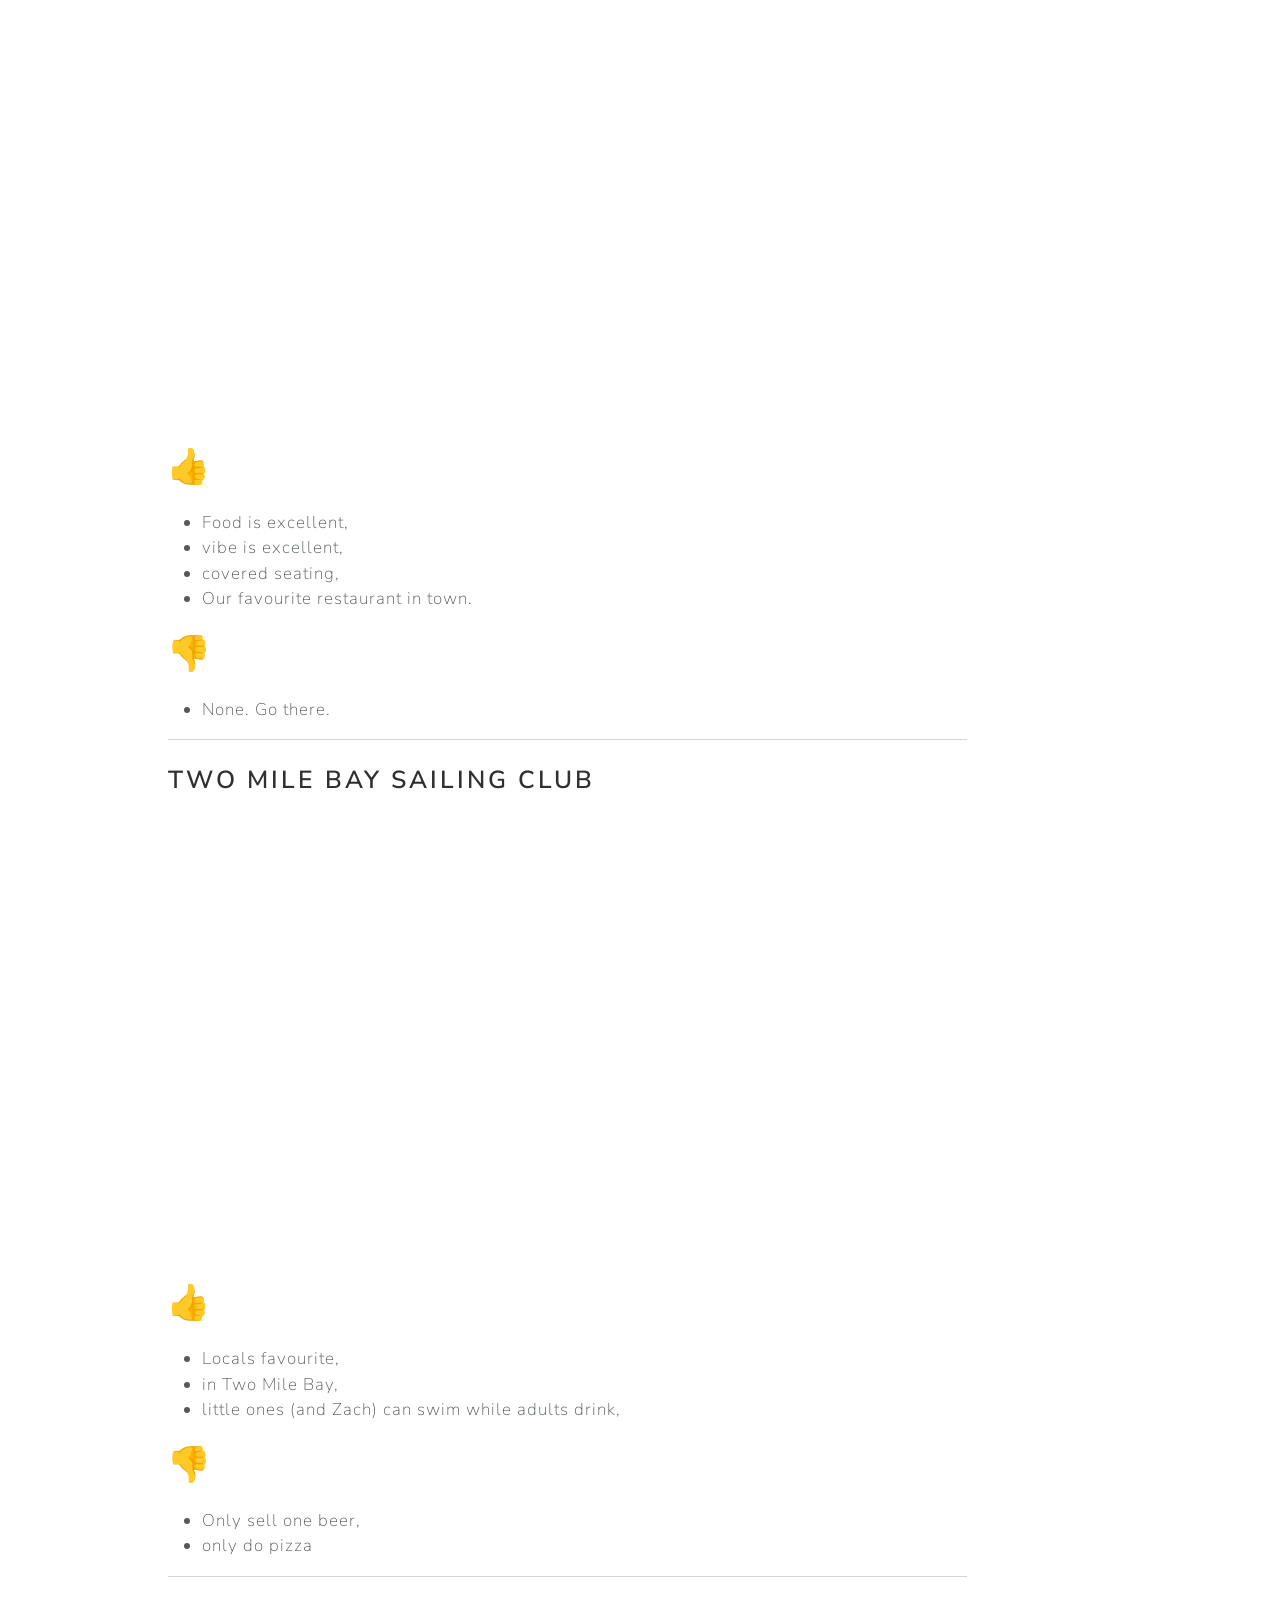
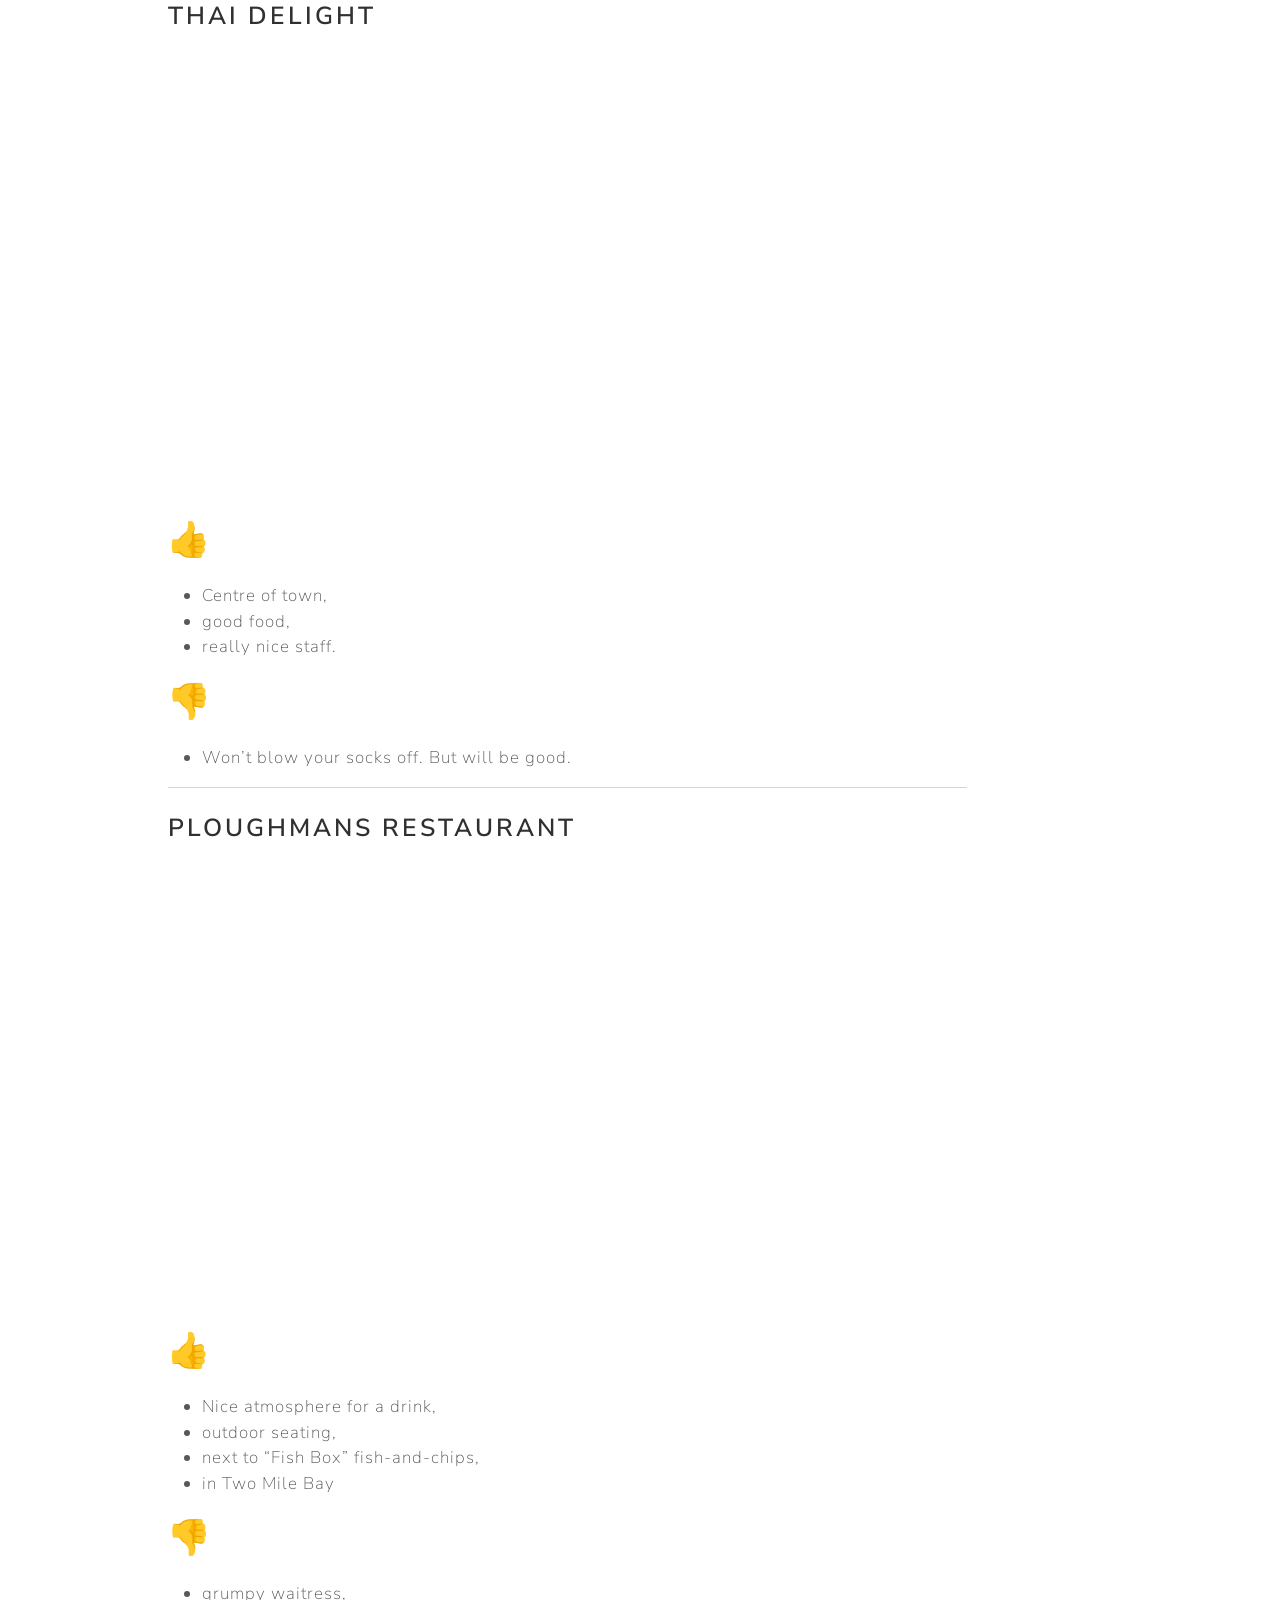
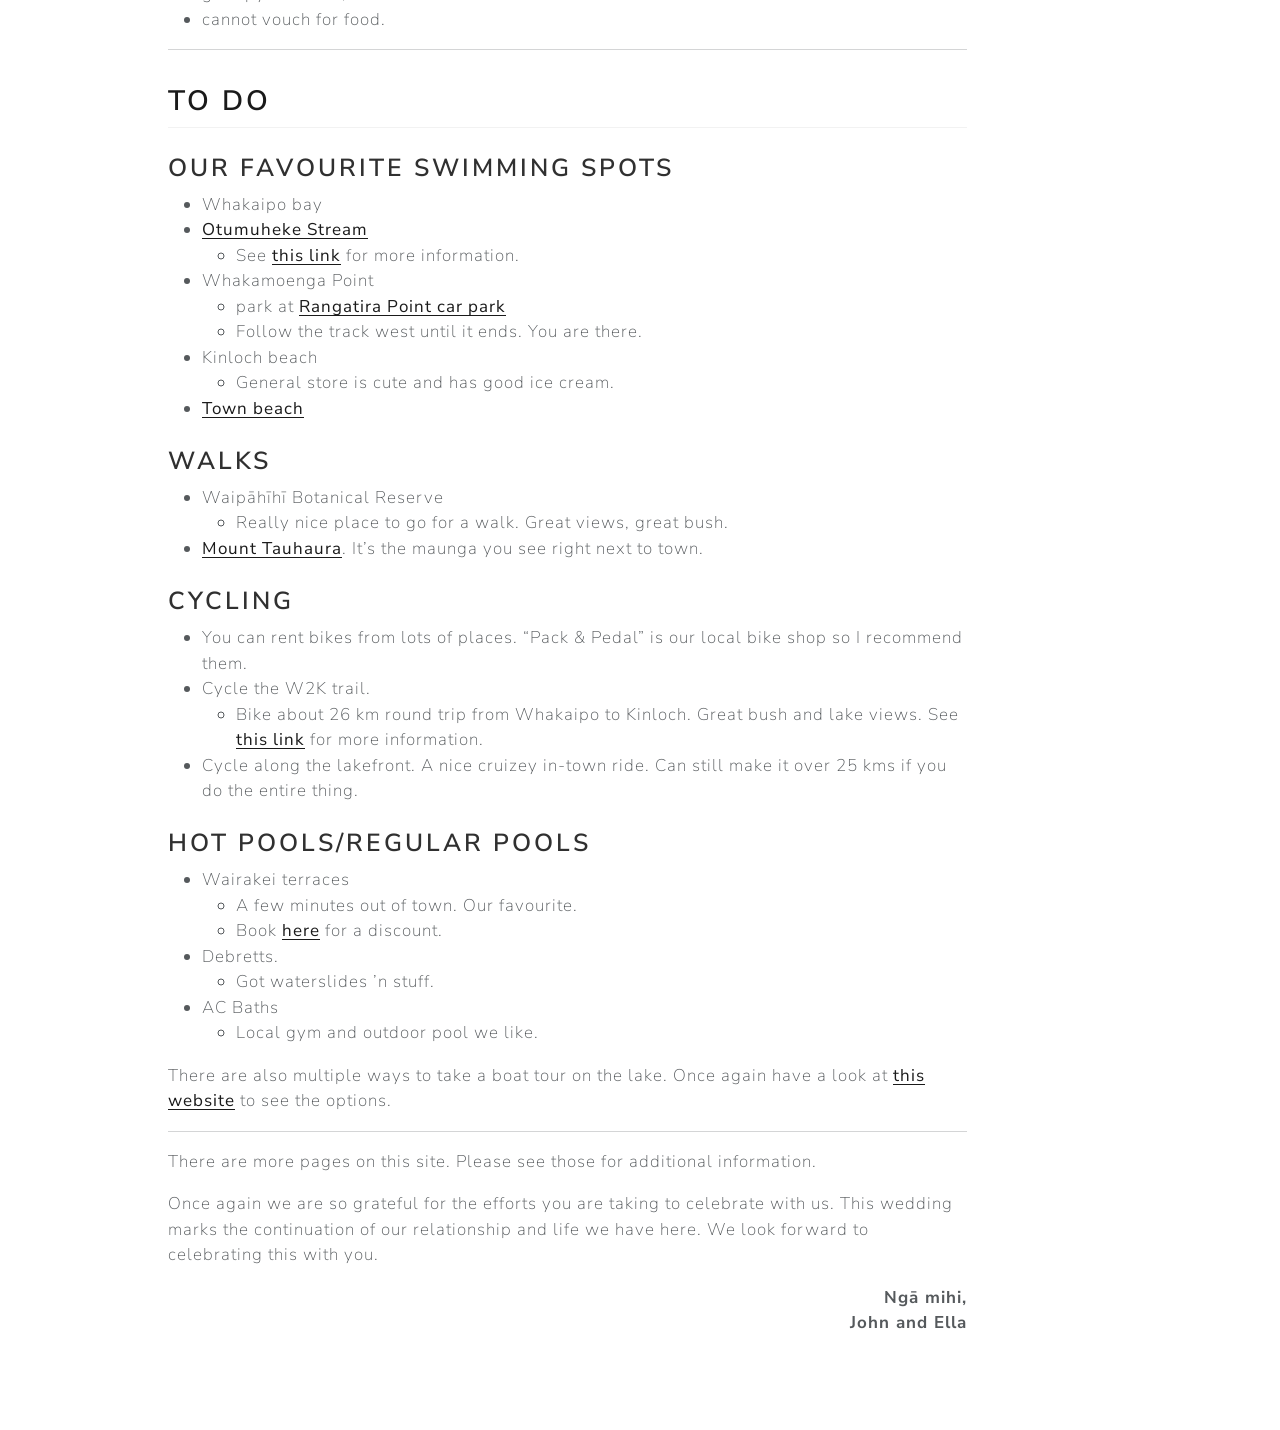
==== commit 1d18f56c: "tidy up" ====
--- a/docs/index.html
+++ b/docs/index.html
@@ -2,7 +2,7 @@
 <html xmlns="http://www.w3.org/1999/xhtml" lang="en" xml:lang="en"><head>
 
 <meta charset="utf-8">
-<meta name="generator" content="quarto-1.9.38">
+<meta name="generator" content="quarto-1.11.9">
 
 <meta name="viewport" content="width=device-width, initial-scale=1.0, user-scalable=yes">
 
@@ -12,10 +12,13 @@
 /* Default styles provided by pandoc.
 ** See https://pandoc.org/MANUAL.html#variables-for-html for config info.
 */
-code{white-space: pre-wrap;}
 span.smallcaps{font-variant: small-caps;}
-div.columns{display: flex; gap: min(4vw, 1.5em);}
-div.column{flex: auto; overflow-x: auto;}
+div.columns{display: flex; gap: 1.5em;}
+div.column{flex: auto;}
+@media screen {
+div.columns{gap: min(4vw, 1.5em);}
+div.column{overflow-x: auto;}
+}
 div.hanging-indent{margin-left: 1.5em; text-indent: -1.5em;}
 ul.task-list{list-style: none;}
 ul.task-list li input[type="checkbox"] {
@@ -36,18 +39,19 @@
 <link href="./favicon.png" rel="icon" type="image/png">
 <script src="site_libs/quarto-html/quarto.js" type="module"></script>
 <script src="site_libs/quarto-html/tabsets/tabsets.js" type="module"></script>
+<script src="site_libs/quarto-html/scrollable-regions/scrollable-regions.js" type="module"></script>
 <script src="site_libs/quarto-html/popper.min.js"></script>
 <script src="site_libs/quarto-html/tippy.umd.min.js"></script>
 <script src="site_libs/quarto-html/anchor.min.js"></script>
 <link href="site_libs/quarto-html/tippy.css" rel="stylesheet">
-<link href="site_libs/quarto-html/quarto-syntax-highlighting-15634bcf2e68342d4ad2dfa704d543f6.css" rel="stylesheet" class="quarto-color-scheme" id="quarto-text-highlighting-styles">
-<link href="site_libs/quarto-html/quarto-syntax-highlighting-dark-0a6b7249c26820e032cb0bd839ff02b1.css" rel="stylesheet" class="quarto-color-scheme quarto-color-alternate" id="quarto-text-highlighting-styles">
-<link href="site_libs/quarto-html/quarto-syntax-highlighting-15634bcf2e68342d4ad2dfa704d543f6.css" rel="stylesheet" class="quarto-color-scheme-extra" id="quarto-text-highlighting-styles">
+<link href="site_libs/quarto-html/quarto-syntax-highlighting-63b5708e65d6cd79cd7618c58d0c21e7.css" rel="stylesheet" class="quarto-color-scheme" id="quarto-text-highlighting-styles">
+<link href="site_libs/quarto-html/quarto-syntax-highlighting-dark-447e42e69aaa9833c0ba1b986f430b20.css" rel="stylesheet" class="quarto-color-scheme quarto-color-alternate" id="quarto-text-highlighting-styles">
+<link href="site_libs/quarto-html/quarto-syntax-highlighting-63b5708e65d6cd79cd7618c58d0c21e7.css" rel="stylesheet" class="quarto-color-scheme-extra" id="quarto-text-highlighting-styles">
 <script src="site_libs/bootstrap/bootstrap.min.js"></script>
 <link href="site_libs/bootstrap/bootstrap-icons.css" rel="stylesheet">
-<link href="site_libs/bootstrap/bootstrap-680300f6d6f785dd3df611686fe321a7.min.css" rel="stylesheet" append-hash="true" class="quarto-color-scheme" id="quarto-bootstrap" data-mode="light">
-<link href="site_libs/bootstrap/bootstrap-dark-8770f68b3ce43690d76dcf1de6e9a95f.min.css" rel="stylesheet" append-hash="true" class="quarto-color-scheme quarto-color-alternate" id="quarto-bootstrap" data-mode="dark">
-<link href="site_libs/bootstrap/bootstrap-680300f6d6f785dd3df611686fe321a7.min.css" rel="stylesheet" append-hash="true" class="quarto-color-scheme-extra" id="quarto-bootstrap" data-mode="light">
+<link href="site_libs/bootstrap/bootstrap-7a266d88a13af1dd0c4dbbf12a2c448f.min.css" rel="stylesheet" append-hash="true" class="quarto-color-scheme" id="quarto-bootstrap" data-mode="light">
+<link href="site_libs/bootstrap/bootstrap-dark-a354a5526cd99771b05951b4262cabfe.min.css" rel="stylesheet" append-hash="true" class="quarto-color-scheme quarto-color-alternate" id="quarto-bootstrap" data-mode="dark">
+<link href="site_libs/bootstrap/bootstrap-7a266d88a13af1dd0c4dbbf12a2c448f.min.css" rel="stylesheet" append-hash="true" class="quarto-color-scheme-extra" id="quarto-bootstrap" data-mode="light">
 <script id="quarto-search-options" type="application/json">{
   "location": "navbar",
   "copy-button": false,
@@ -80,7 +84,7 @@
 <link rel="stylesheet" href="styles.css">
 </head>
 
-<body class="nav-fixed quarto-light"><script id="quarto-html-before-body" type="application/javascript">
+<body class="nav-fixed quarto-light"><a id="quarto-skip-link" class="visually-hidden-focusable" href="#quarto-document-content">Skip to main content</a><script id="quarto-html-before-body" type="application/javascript">
     const toggleBodyColorMode = (bsSheetEl) => {
       const mode = bsSheetEl.getAttribute("data-mode");
       const bodyEl = window.document.querySelector("body");
@@ -103,6 +107,7 @@
       for (let i=0; i < toggles.length; i++) {
         const toggle = toggles[i];
         if (toggle) {
+          toggle.setAttribute("aria-checked", alternate ? "true" : "false");
           if (alternate) {
             toggle.classList.add("alternate");
           } else {
@@ -132,13 +137,19 @@
       manageTransitions('#quarto-margin-sidebar .nav-link', true);
       // Switch the toggles
       setColorSchemeToggle(alternate)
-      // Hack to workaround the fact that safari doesn't
-      // properly recolor the scrollbar when toggling (#1455)
+    }
+    // Hack to workaround the fact that safari doesn't
+    // properly recolor the scrollbar when toggling (#1455).
+    // Not run on load: stylesheets are set before first paint there, and
+    // scrolling would undo the scroll to a URL fragment (#14973).
+    // The one pixel nudge keeps the reader where they were.
+    const refreshSafariScrollbar = () => {
       if (navigator.userAgent.indexOf('Safari') > 0 && navigator.userAgent.indexOf('Chrome') == -1) {
         manageTransitions("body", false);
-        window.scrollTo(0, 1);
+        const scrollY = window.scrollY;
+        window.scrollTo(0, scrollY > 0 ? scrollY - 1 : 1);
         setTimeout(() => {
-          window.scrollTo(0, 0);
+          window.scrollTo(0, scrollY);
           manageTransitions("body", true);
         }, 40);
       }
@@ -232,6 +243,7 @@
       // Read the current dark / light value
       let toAlternate = !hasAlternateSentinel();
       toggleColorMode(toAlternate);
+      refreshSafariScrollbar();
       setStyleSentinel(toAlternate);
       toggleGiscusIfUsed(toAlternate, darkModeDefault);
       window.dispatchEvent(new Event('resize'));
@@ -246,7 +258,7 @@
 
 <div id="quarto-search-results"></div>
   <header id="quarto-header" class="headroom fixed-top">
-    <nav class="navbar navbar-expand-xxl " data-bs-theme="dark">
+    <nav class="navbar navbar-expand-xxl " data-bs-theme="dark" aria-label="Site">
       <div class="navbar-container container-fluid">
       <div class="navbar-brand-container mx-auto">
     <a href="./index.html" class="navbar-brand navbar-brand-logo">
@@ -257,8 +269,7 @@
     <span class="navbar-title">Ella and John</span>
     </a>
   </div>
-            <div id="quarto-search" class="" title="Search"></div>
-          <button class="navbar-toggler" type="button" data-bs-toggle="collapse" data-bs-target="#navbarCollapse" aria-controls="navbarCollapse" role="menu" aria-expanded="false" aria-label="Toggle navigation" onclick="if (window.quartoToggleHeadroom) { window.quartoToggleHeadroom(); }">
+          <button class="navbar-toggler" type="button" data-bs-toggle="collapse" data-bs-target="#navbarCollapse" aria-controls="navbarCollapse" aria-expanded="false" aria-label="Toggle navigation" onclick="if (window.quartoToggleHeadroom) { window.quartoToggleHeadroom(); }">
   <span class="navbar-toggler-icon"></span>
 </button>
           <div class="collapse navbar-collapse" id="navbarCollapse">
@@ -285,9 +296,10 @@
   </li>  
 </ul>
               <div class="quarto-navbar-tools">
-  <a href="" class="quarto-color-scheme-toggle quarto-navigation-tool  px-1" onclick="window.quartoToggleColorScheme(); return false;" title="Toggle dark mode"><i class="bi"></i></a>
+  <button type="button" role="switch" aria-checked="false" class="quarto-color-scheme-toggle quarto-navigation-tool  px-1" onclick="window.quartoToggleColorScheme(); return false;" title="Toggle dark mode" aria-label="Toggle dark mode"><i class="bi"></i></button>
 </div>
           </div> <!-- /navcollapse -->
+            <div id="quarto-search" class="" title="Search"></div>
       </div> <!-- /container-fluid -->
     </nav>
 </header>
@@ -296,7 +308,7 @@
 <!-- sidebar -->
 <!-- margin-sidebar -->
     <div id="quarto-margin-sidebar" class="sidebar margin-sidebar">
-        <nav id="TOC" role="doc-toc" class="toc-active">
+        <nav id="TOC" role="doc-toc" aria-labelledby="toc-title" class="toc-active">
     <h2 id="toc-title">On this page</h2>
    
   <ul>
@@ -331,7 +343,7 @@
 </nav>
     </div>
 <!-- main -->
-<main class="content" id="quarto-document-content">
+<main class="content" id="quarto-document-content" tabindex="-1">
 
 
 <header id="title-block-header" class="quarto-title-block default">
@@ -360,7 +372,7 @@
 </div>
 <p><strong>Kia ora all,</strong></p>
 <p>Our wedding will be held on the 23rd of January, 2027 NZDT. The ceremony will be at our house - 23 Kererū street, Taupō, New Zealand.</p>
-<p>This site is to provide you with some details about logistics, and to help everyone stay organised. There are more pages in this website. These other pages are visible either in a horizontal bar across the top of this page, or by clicking the three bars in the upper left corner.</p>
+<p>This site is to provide you with some details about logistics, and to help everyone stay organised. <strong>There are more pages on this website. These other pages are visible either in a horizontal bar across the top of this page, or by clicking the three bars in the upper left corner.</strong></p>
 <p>To the yanks coming all this way - we want to help to make this a smooth trip for you, and appreciate that NZ is a long way to travel for a wedding. Hopefully after visiting you will understand why we have chosen to live here.</p>
 <p>We hope this can be treated as forced vacation for all of you. The word “forced” meaning that you will feel strongly obliged to take some time off work, and treat yourself to a vacation. We understand this is an expensive trip, and are not taking your attendance for granted.</p>
 <section id="on-the-day-information" class="level2">
@@ -568,15 +580,50 @@
   window.document.addEventListener("DOMContentLoaded", function (event) {
     // Ensure there is a toggle, if there isn't float one in the top right
     if (window.document.querySelector('.quarto-color-scheme-toggle') === null) {
-      const a = window.document.createElement('a');
-      a.classList.add('top-right');
-      a.classList.add('quarto-color-scheme-toggle');
-      a.href = "";
-      a.onclick = function() { try { window.quartoToggleColorScheme(); } catch {} return false; };
+      const toggle = window.document.createElement('button');
+      toggle.type = "button";
+      toggle.setAttribute("role", "switch");
+      toggle.setAttribute("aria-checked", "false");
+      toggle.classList.add('top-right');
+      toggle.classList.add('quarto-color-scheme-toggle');
+      toggle.setAttribute("aria-label", "Toggle dark mode");
+      toggle.onclick = function() { try { window.quartoToggleColorScheme(); } catch {} return false; };
       const i = window.document.createElement("i");
       i.classList.add('bi');
-      a.appendChild(i);
-      window.document.body.appendChild(a);
+      toggle.appendChild(i);
+      // Put the toggle in a landmark of its own, so that landmark navigation
+      // can reach it.
+      //
+      // The container is always a fresh direct child of body, and the toggle is
+      // never moved into page furniture that the theme or the author controls.
+      // The toggle is positioned against the page, so any ancestor that
+      // establishes a containing block captures it: a positioned element or a
+      // grid for position: absolute, and transform, filter, will-change or
+      // contain for position: fixed. A direct child of body has none of these
+      // to inherit, and the shift when one appears is silent and visual.
+      //
+      // ARIA says a document should have at most one banner, and axe reports a
+      // duplicate whether or not the banners carry distinct labels. So use a
+      // header when the page has no banner yet, and a named region otherwise.
+      //
+      // A header is a banner wherever it sits, unless it is inside sectioning
+      // content, so this cannot just look at the children of body: a custom
+      // page layout wraps the title block header in a plain div. An explicit
+      // role="banner" always counts.
+      const sectioning = 'article, aside, main, nav, section, [role="article"], [role="complementary"], [role="main"], [role="navigation"], [role="region"]';
+      const hasBanner = Array.from(
+        window.document.querySelectorAll('header:not([role]), [role="banner"]')
+      ).some(function(el) {
+        return el.hasAttribute("role") || el.closest(sectioning) === null;
+      });
+      const container = window.document.createElement(hasBanner ? "div" : "header");
+      if (hasBanner) {
+        container.setAttribute("role", "region");
+        container.setAttribute("aria-label", "Toggle dark mode");
+      }
+      container.classList.add('quarto-color-scheme-toggle-container');
+      container.appendChild(toggle);
+      window.document.body.appendChild(container);
     }
     setColorSchemeToggle(hasAlternateSentinel())
     const icon = "";
@@ -655,7 +702,8 @@
           return filterRegex.test(href) || localhostRegex.test(href) || mailtoRegex.test(href);
       }
       // Inspect non-navigation links and adorn them if external
-     var links = window.document.querySelectorAll('a[href]:not(.nav-link):not(.navbar-brand):not(.toc-action):not(.sidebar-link):not(.sidebar-item-toggle):not(.pagination-link):not(.no-external):not([aria-hidden]):not(.dropdown-item):not(.quarto-navigation-tool):not(.about-link)');
+      window.quartoDecorateExternalLinks = function (root) {
+     var links = (root || window.document).querySelectorAll('a[href]:not(.nav-link):not(.navbar-brand):not(.toc-action):not(.sidebar-link):not(.sidebar-item-toggle):not(.pagination-link):not(.no-external):not([aria-hidden]):not(.dropdown-item):not(.quarto-navigation-tool):not(.about-link)');
       for (var i=0; i<links.length; i++) {
         const link = links[i];
         if (!isInternal(link.href)) {
@@ -664,8 +712,69 @@
           if (link.dataset.originalHref !== undefined) {
             link.href = link.dataset.originalHref;
           }
-        }
-      }
+          if (!link.classList.contains('no-external-icon')) {
+          }
+        }
+      }
+      };
+      window.quartoDecorateExternalLinks(window.document);
+    // Esc closes the popup (WCAG 1.4.13) and focus leaving both trigger and
+    // popup closes it (WCAG 2.4.11); tippy handles neither for interactive popups.
+    const hideOnEscAndFocusOut = {
+      name: 'hideOnEscAndFocusOut',
+      defaultValue: true,
+      fn(instance) {
+        const dismiss = () => {
+          // A show scheduled by the trigger delay would otherwise reopen it
+          instance.clearDelayTimeouts();
+          instance.hide();
+        };
+        const onKeyDown = (event) => {
+          if (event.key !== 'Escape') {
+            return;
+          }
+          // Keep Esc from also reaching page handlers (e.g. reveal.js overview),
+          // except an open reveal.js slide menu, which Esc should close too.
+          // The menu handles keys only when its keyboard option is on.
+          const menuHandlesEsc = window.Reveal?.getPlugin?.('menu')?.isOpen() &&
+            window.Reveal.getConfig().menu?.keyboard !== false;
+          if (!menuHandlesEsc) {
+            event.stopPropagation();
+          }
+          if (instance.popper.contains(window.document.activeElement)) {
+            // Disabled while refocusing so the focus trigger does not reopen it
+            instance.disable();
+            instance.reference.focus();
+            instance.enable();
+          }
+          dismiss();
+        };
+        const onFocusOut = (event) => {
+          const target = event.relatedTarget;
+          if (target && !instance.reference.contains(target) &&
+              !instance.popper.contains(target)) {
+            dismiss();
+          }
+        };
+        // On the trigger too: a click trigger (code-annotations: select) has no
+        // blur handling. Attached for the instance's lifetime so leaving the
+        // trigger also cancels a show still pending on the trigger delay.
+        instance.reference.addEventListener('focusout', onFocusOut);
+        return {
+          onShow() {
+            window.document.addEventListener('keydown', onKeyDown, true);
+            instance.popper.addEventListener('focusout', onFocusOut);
+          },
+          onHide() {
+            window.document.removeEventListener('keydown', onKeyDown, true);
+            instance.popper.removeEventListener('focusout', onFocusOut);
+          },
+          onDestroy() {
+            instance.reference.removeEventListener('focusout', onFocusOut);
+          },
+        };
+      },
+    };
     function tippyHover(el, contentFn, onTriggerFn, onUntriggerFn) {
       const config = {
         allowHTML: true,
@@ -679,6 +788,7 @@
         interactiveBorder: 10,
         theme: 'quarto',
         placement: 'bottom-start',
+        plugins: [hideOnEscAndFocusOut],
       };
       if (contentFn) {
         config.content = contentFn;
@@ -841,44 +951,54 @@
           const lineIds = lines.map((line) => {
             return targetCell + "-" + line;
           })
-          let top = null;
-          let height = null;
-          let parent = null;
+          // Each band is positioned against its own containing block, which is
+          // not the offsetParent of the lines, so place it from client rects.
+          const placeBand = (band, firstEl, lastEl, codeBlock) => {
+            const container = band.offsetParent;
+            if (container === null) {
+              return;
+            }
+            const containerRect = container.getBoundingClientRect();
+            // Reveal.js scales slides with a transform, so convert client
+            // pixels back to the CSS pixels of the container.
+            const scale = containerRect.height / container.offsetHeight || 1;
+            const firstRect = firstEl.getBoundingClientRect();
+            const lastRect = lastEl.getBoundingClientRect();
+            const top = (firstRect.top - containerRect.top) / scale - container.clientTop + container.scrollTop;
+            const height = (lastRect.bottom - firstRect.top) / scale;
+            band.style.top = top - 2 + "px";
+            band.style.height = height + 4 + "px";
+            if (codeBlock) {
+              // Without the copy button wrapper, the containing block is wider
+              // than the code block, so span the code block explicitly.
+              const blockRect = codeBlock.getBoundingClientRect();
+              band.style.left = (blockRect.left - containerRect.left) / scale - container.clientLeft + container.scrollLeft + "px";
+              band.style.width = blockRect.width / scale + "px";
+            }
+          };
           if (lineIds.length > 0) {
-              //compute the position of the single el (top and bottom and make a div)
-              const el = window.document.getElementById(lineIds[0]);
-              top = el.offsetTop;
-              height = el.offsetHeight;
-              parent = el.parentElement.parentElement;
-            if (lineIds.length > 1) {
-              const lastEl = window.document.getElementById(lineIds[lineIds.length - 1]);
-              const bottom = lastEl.offsetTop + lastEl.offsetHeight;
-              height = bottom - top;
+            const el = window.document.getElementById(lineIds[0]);
+            const lastEl = window.document.getElementById(lineIds[lineIds.length - 1]);
+            const parent = el.parentElement.parentElement;
+            // cook up a div (if necessary) and position it
+            let div = window.document.getElementById("code-annotation-line-highlight");
+            if (div === null) {
+              div = window.document.createElement("div");
+              div.setAttribute("id", "code-annotation-line-highlight");
+              div.style.position = 'absolute';
+              parent.appendChild(div);
             }
-            if (top !== null && height !== null && parent !== null) {
-              // cook up a div (if necessary) and position it 
-              let div = window.document.getElementById("code-annotation-line-highlight");
-              if (div === null) {
-                div = window.document.createElement("div");
-                div.setAttribute("id", "code-annotation-line-highlight");
-                div.style.position = 'absolute';
-                parent.appendChild(div);
-              }
-              div.style.top = top - 2 + "px";
-              div.style.height = height + 4 + "px";
-              div.style.left = 0;
-              let gutterDiv = window.document.getElementById("code-annotation-line-highlight-gutter");
-              if (gutterDiv === null) {
-                gutterDiv = window.document.createElement("div");
-                gutterDiv.setAttribute("id", "code-annotation-line-highlight-gutter");
-                gutterDiv.style.position = 'absolute';
-                const codeCell = window.document.getElementById(targetCell);
-                const gutter = codeCell.querySelector('.code-annotation-gutter');
-                gutter.appendChild(gutterDiv);
-              }
-              gutterDiv.style.top = top - 2 + "px";
-              gutterDiv.style.height = height + 4 + "px";
+            placeBand(div, el, lastEl, parent.closest("div.sourceCode") || parent);
+            let gutterDiv = window.document.getElementById("code-annotation-line-highlight-gutter");
+            if (gutterDiv === null) {
+              gutterDiv = window.document.createElement("div");
+              gutterDiv.setAttribute("id", "code-annotation-line-highlight-gutter");
+              gutterDiv.style.position = 'absolute';
+              const codeCell = window.document.getElementById(targetCell);
+              const gutter = codeCell.querySelector('.code-annotation-gutter');
+              gutter.appendChild(gutterDiv);
             }
+            placeBand(gutterDiv, el, lastEl);
             selectedAnnoteEl = annoteEl;
           }
         };
@@ -977,6 +1097,9 @@
     }
   });
   </script>
+  <script type="application/javascript">
+  window.quartoScrollableRegionsLabels = {"code":"Scrollable code","output":"Scrollable output"};
+  </script>
 </div> <!-- /content -->
 
 
--- a/docs/site_libs/quarto-html/quarto-syntax-highlighting-63b5708e65d6cd79cd7618c58d0c21e7.css
+++ b/docs/site_libs/quarto-html/quarto-syntax-highlighting-63b5708e65d6cd79cd7618c58d0c21e7.css
@@ -0,0 +1,236 @@
+/* quarto syntax highlight colors */
+:root {
+  --quarto-hl-ot-color: #003B4F;
+  --quarto-hl-at-color: #657422;
+  --quarto-hl-ss-color: #20794D;
+  --quarto-hl-an-color: #5E5E5E;
+  --quarto-hl-fu-color: #4758AB;
+  --quarto-hl-st-color: #20794D;
+  --quarto-hl-cf-color: #003B4F;
+  --quarto-hl-op-color: #5E5E5E;
+  --quarto-hl-er-color: #AD0000;
+  --quarto-hl-bn-color: #AD0000;
+  --quarto-hl-al-color: #AD0000;
+  --quarto-hl-va-color: #111111;
+  --quarto-hl-bu-color: inherit;
+  --quarto-hl-ex-color: inherit;
+  --quarto-hl-pp-color: #AD0000;
+  --quarto-hl-in-color: #5E5E5E;
+  --quarto-hl-vs-color: #20794D;
+  --quarto-hl-wa-color: #5E5E5E;
+  --quarto-hl-do-color: #5E5E5E;
+  --quarto-hl-im-color: #00769E;
+  --quarto-hl-ch-color: #20794D;
+  --quarto-hl-dt-color: #AD0000;
+  --quarto-hl-fl-color: #AD0000;
+  --quarto-hl-co-color: #5E5E5E;
+  --quarto-hl-cv-color: #5E5E5E;
+  --quarto-hl-cn-color: #8f5902;
+  --quarto-hl-sc-color: #5E5E5E;
+  --quarto-hl-dv-color: #AD0000;
+  --quarto-hl-kw-color: #003B4F;
+}
+
+/* other quarto variables */
+:root {
+  --quarto-font-monospace: SFMono-Regular, Menlo, Monaco, Consolas, "Liberation Mono", "Courier New", monospace;
+}
+
+/* syntax highlight based on Pandoc's rules */
+pre > code.sourceCode > span {
+  color: #003B4F;
+}
+
+code.sourceCode > span {
+  color: #003B4F;
+}
+
+div.sourceCode,
+div.sourceCode pre.sourceCode {
+  color: #003B4F;
+}
+
+/* Normal */
+code span {
+  color: #003B4F;
+}
+
+/* Alert */
+code span.al {
+  color: #AD0000;
+  font-style: inherit;
+}
+
+/* Annotation */
+code span.an {
+  color: #5E5E5E;
+  font-style: inherit;
+}
+
+/* Attribute */
+code span.at {
+  color: #657422;
+  font-style: inherit;
+}
+
+/* BaseN */
+code span.bn {
+  color: #AD0000;
+  font-style: inherit;
+}
+
+/* BuiltIn */
+code span.bu {
+  font-style: inherit;
+}
+
+/* ControlFlow */
+code span.cf {
+  color: #003B4F;
+  font-weight: bold;
+  font-style: inherit;
+}
+
+/* Char */
+code span.ch {
+  color: #20794D;
+  font-style: inherit;
+}
+
+/* Constant */
+code span.cn {
+  color: #8f5902;
+  font-style: inherit;
+}
+
+/* Comment */
+code span.co {
+  color: #5E5E5E;
+  font-style: inherit;
+}
+
+/* CommentVar */
+code span.cv {
+  color: #5E5E5E;
+  font-style: italic;
+}
+
+/* Documentation */
+code span.do {
+  color: #5E5E5E;
+  font-style: italic;
+}
+
+/* DataType */
+code span.dt {
+  color: #AD0000;
+  font-style: inherit;
+}
+
+/* DecVal */
+code span.dv {
+  color: #AD0000;
+  font-style: inherit;
+}
+
+/* Error */
+code span.er {
+  color: #AD0000;
+  font-style: inherit;
+}
+
+/* Extension */
+code span.ex {
+  font-style: inherit;
+}
+
+/* Float */
+code span.fl {
+  color: #AD0000;
+  font-style: inherit;
+}
+
+/* Function */
+code span.fu {
+  color: #4758AB;
+  font-style: inherit;
+}
+
+/* Import */
+code span.im {
+  color: #00769E;
+  font-style: inherit;
+}
+
+/* Information */
+code span.in {
+  color: #5E5E5E;
+  font-style: inherit;
+}
+
+/* Keyword */
+code span.kw {
+  color: #003B4F;
+  font-weight: bold;
+  font-style: inherit;
+}
+
+/* Operator */
+code span.op {
+  color: #5E5E5E;
+  font-style: inherit;
+}
+
+/* Other */
+code span.ot {
+  color: #003B4F;
+  font-style: inherit;
+}
+
+/* Preprocessor */
+code span.pp {
+  color: #AD0000;
+  font-style: inherit;
+}
+
+/* SpecialChar */
+code span.sc {
+  color: #5E5E5E;
+  font-style: inherit;
+}
+
+/* SpecialString */
+code span.ss {
+  color: #20794D;
+  font-style: inherit;
+}
+
+/* String */
+code span.st {
+  color: #20794D;
+  font-style: inherit;
+}
+
+/* Variable */
+code span.va {
+  color: #111111;
+  font-style: inherit;
+}
+
+/* VerbatimString */
+code span.vs {
+  color: #20794D;
+  font-style: inherit;
+}
+
+/* Warning */
+code span.wa {
+  color: #5E5E5E;
+  font-style: italic;
+}
+
+.prevent-inlining {
+  content: "</";
+}
+
+/*# sourceMappingURL=054cc16b9e9817627be6994582d2ffb5.css.map */
--- a/docs/site_libs/quarto-html/quarto-syntax-highlighting-dark-447e42e69aaa9833c0ba1b986f430b20.css
+++ b/docs/site_libs/quarto-html/quarto-syntax-highlighting-dark-447e42e69aaa9833c0ba1b986f430b20.css
@@ -0,0 +1,219 @@
+/* quarto syntax highlight colors */
+:root {
+  --quarto-hl-al-color: #f07178;
+  --quarto-hl-an-color: #d4d0ab;
+  --quarto-hl-at-color: #00e0e0;
+  --quarto-hl-bn-color: #d4d0ab;
+  --quarto-hl-bu-color: #abe338;
+  --quarto-hl-ch-color: #abe338;
+  --quarto-hl-co-color: #f8f8f2;
+  --quarto-hl-cv-color: #ffd700;
+  --quarto-hl-cn-color: #ffd700;
+  --quarto-hl-cf-color: #ffa07a;
+  --quarto-hl-dt-color: #ffa07a;
+  --quarto-hl-dv-color: #d4d0ab;
+  --quarto-hl-do-color: #f8f8f2;
+  --quarto-hl-er-color: #f07178;
+  --quarto-hl-ex-color: #00e0e0;
+  --quarto-hl-fl-color: #d4d0ab;
+  --quarto-hl-fu-color: #ffa07a;
+  --quarto-hl-im-color: #abe338;
+  --quarto-hl-in-color: #d4d0ab;
+  --quarto-hl-kw-color: #ffa07a;
+  --quarto-hl-op-color: #ffa07a;
+  --quarto-hl-ot-color: #00e0e0;
+  --quarto-hl-pp-color: #dcc6e0;
+  --quarto-hl-re-color: #00e0e0;
+  --quarto-hl-sc-color: #abe338;
+  --quarto-hl-ss-color: #abe338;
+  --quarto-hl-st-color: #abe338;
+  --quarto-hl-va-color: #00e0e0;
+  --quarto-hl-vs-color: #abe338;
+  --quarto-hl-wa-color: #dcc6e0;
+}
+
+/* other quarto variables */
+:root {
+  --quarto-font-monospace: SFMono-Regular, Menlo, Monaco, Consolas, "Liberation Mono", "Courier New", monospace;
+}
+
+/* syntax highlight based on Pandoc's rules */
+pre > code.sourceCode > span {
+  color: #f8f8f2;
+}
+
+code.sourceCode > span {
+  color: #f8f8f2;
+}
+
+div.sourceCode,
+div.sourceCode pre.sourceCode {
+  color: #f8f8f2;
+}
+
+/* Normal */
+code span {
+  color: #f8f8f2;
+}
+
+/* Alert */
+code span.al {
+  color: #f07178;
+}
+
+/* Annotation */
+code span.an {
+  color: #d4d0ab;
+}
+
+/* Attribute */
+code span.at {
+  color: #00e0e0;
+}
+
+/* BaseN */
+code span.bn {
+  color: #d4d0ab;
+}
+
+/* BuiltIn */
+code span.bu {
+  color: #abe338;
+}
+
+/* ControlFlow */
+code span.cf {
+  font-weight: bold;
+  color: #ffa07a;
+}
+
+/* Char */
+code span.ch {
+  color: #abe338;
+}
+
+/* Constant */
+code span.cn {
+  color: #ffd700;
+}
+
+/* Comment */
+code span.co {
+  font-style: italic;
+  color: #f8f8f2;
+}
+
+/* CommentVar */
+code span.cv {
+  color: #ffd700;
+}
+
+/* Documentation */
+code span.do {
+  color: #f8f8f2;
+}
+
+/* DataType */
+code span.dt {
+  color: #ffa07a;
+}
+
+/* DecVal */
+code span.dv {
+  color: #d4d0ab;
+}
+
+/* Error */
+code span.er {
+  color: #f07178;
+  text-decoration: underline;
+}
+
+/* Extension */
+code span.ex {
+  font-weight: bold;
+  color: #00e0e0;
+}
+
+/* Float */
+code span.fl {
+  color: #d4d0ab;
+}
+
+/* Function */
+code span.fu {
+  color: #ffa07a;
+}
+
+/* Import */
+code span.im {
+  color: #abe338;
+}
+
+/* Information */
+code span.in {
+  color: #d4d0ab;
+}
+
+/* Keyword */
+code span.kw {
+  font-weight: bold;
+  color: #ffa07a;
+}
+
+/* Operator */
+code span.op {
+  color: #ffa07a;
+}
+
+/* Other */
+code span.ot {
+  color: #00e0e0;
+}
+
+/* Preprocessor */
+code span.pp {
+  color: #dcc6e0;
+}
+
+/* RegionMarker */
+code span.re {
+  background-color: #f8f8f2;
+  color: #00e0e0;
+}
+
+/* SpecialChar */
+code span.sc {
+  color: #abe338;
+}
+
+/* SpecialString */
+code span.ss {
+  color: #abe338;
+}
+
+/* String */
+code span.st {
+  color: #abe338;
+}
+
+/* Variable */
+code span.va {
+  color: #00e0e0;
+}
+
+/* VerbatimString */
+code span.vs {
+  color: #abe338;
+}
+
+/* Warning */
+code span.wa {
+  color: #dcc6e0;
+}
+
+.prevent-inlining {
+  content: "</";
+}
+
+/*# sourceMappingURL=be8e1111c2b710f7c3a4926ffa2967aa.css.map */
--- a/docs/site_libs/quarto-html/quarto-syntax-highlighting-63b5708e65d6cd79cd7618c58d0c21e7.css
+++ b/docs/site_libs/quarto-html/quarto-syntax-highlighting-63b5708e65d6cd79cd7618c58d0c21e7.css
@@ -0,0 +1,236 @@
+/* quarto syntax highlight colors */
+:root {
+  --quarto-hl-ot-color: #003B4F;
+  --quarto-hl-at-color: #657422;
+  --quarto-hl-ss-color: #20794D;
+  --quarto-hl-an-color: #5E5E5E;
+  --quarto-hl-fu-color: #4758AB;
+  --quarto-hl-st-color: #20794D;
+  --quarto-hl-cf-color: #003B4F;
+  --quarto-hl-op-color: #5E5E5E;
+  --quarto-hl-er-color: #AD0000;
+  --quarto-hl-bn-color: #AD0000;
+  --quarto-hl-al-color: #AD0000;
+  --quarto-hl-va-color: #111111;
+  --quarto-hl-bu-color: inherit;
+  --quarto-hl-ex-color: inherit;
+  --quarto-hl-pp-color: #AD0000;
+  --quarto-hl-in-color: #5E5E5E;
+  --quarto-hl-vs-color: #20794D;
+  --quarto-hl-wa-color: #5E5E5E;
+  --quarto-hl-do-color: #5E5E5E;
+  --quarto-hl-im-color: #00769E;
+  --quarto-hl-ch-color: #20794D;
+  --quarto-hl-dt-color: #AD0000;
+  --quarto-hl-fl-color: #AD0000;
+  --quarto-hl-co-color: #5E5E5E;
+  --quarto-hl-cv-color: #5E5E5E;
+  --quarto-hl-cn-color: #8f5902;
+  --quarto-hl-sc-color: #5E5E5E;
+  --quarto-hl-dv-color: #AD0000;
+  --quarto-hl-kw-color: #003B4F;
+}
+
+/* other quarto variables */
+:root {
+  --quarto-font-monospace: SFMono-Regular, Menlo, Monaco, Consolas, "Liberation Mono", "Courier New", monospace;
+}
+
+/* syntax highlight based on Pandoc's rules */
+pre > code.sourceCode > span {
+  color: #003B4F;
+}
+
+code.sourceCode > span {
+  color: #003B4F;
+}
+
+div.sourceCode,
+div.sourceCode pre.sourceCode {
+  color: #003B4F;
+}
+
+/* Normal */
+code span {
+  color: #003B4F;
+}
+
+/* Alert */
+code span.al {
+  color: #AD0000;
+  font-style: inherit;
+}
+
+/* Annotation */
+code span.an {
+  color: #5E5E5E;
+  font-style: inherit;
+}
+
+/* Attribute */
+code span.at {
+  color: #657422;
+  font-style: inherit;
+}
+
+/* BaseN */
+code span.bn {
+  color: #AD0000;
+  font-style: inherit;
+}
+
+/* BuiltIn */
+code span.bu {
+  font-style: inherit;
+}
+
+/* ControlFlow */
+code span.cf {
+  color: #003B4F;
+  font-weight: bold;
+  font-style: inherit;
+}
+
+/* Char */
+code span.ch {
+  color: #20794D;
+  font-style: inherit;
+}
+
+/* Constant */
+code span.cn {
+  color: #8f5902;
+  font-style: inherit;
+}
+
+/* Comment */
+code span.co {
+  color: #5E5E5E;
+  font-style: inherit;
+}
+
+/* CommentVar */
+code span.cv {
+  color: #5E5E5E;
+  font-style: italic;
+}
+
+/* Documentation */
+code span.do {
+  color: #5E5E5E;
+  font-style: italic;
+}
+
+/* DataType */
+code span.dt {
+  color: #AD0000;
+  font-style: inherit;
+}
+
+/* DecVal */
+code span.dv {
+  color: #AD0000;
+  font-style: inherit;
+}
+
+/* Error */
+code span.er {
+  color: #AD0000;
+  font-style: inherit;
+}
+
+/* Extension */
+code span.ex {
+  font-style: inherit;
+}
+
+/* Float */
+code span.fl {
+  color: #AD0000;
+  font-style: inherit;
+}
+
+/* Function */
+code span.fu {
+  color: #4758AB;
+  font-style: inherit;
+}
+
+/* Import */
+code span.im {
+  color: #00769E;
+  font-style: inherit;
+}
+
+/* Information */
+code span.in {
+  color: #5E5E5E;
+  font-style: inherit;
+}
+
+/* Keyword */
+code span.kw {
+  color: #003B4F;
+  font-weight: bold;
+  font-style: inherit;
+}
+
+/* Operator */
+code span.op {
+  color: #5E5E5E;
+  font-style: inherit;
+}
+
+/* Other */
+code span.ot {
+  color: #003B4F;
+  font-style: inherit;
+}
+
+/* Preprocessor */
+code span.pp {
+  color: #AD0000;
+  font-style: inherit;
+}
+
+/* SpecialChar */
+code span.sc {
+  color: #5E5E5E;
+  font-style: inherit;
+}
+
+/* SpecialString */
+code span.ss {
+  color: #20794D;
+  font-style: inherit;
+}
+
+/* String */
+code span.st {
+  color: #20794D;
+  font-style: inherit;
+}
+
+/* Variable */
+code span.va {
+  color: #111111;
+  font-style: inherit;
+}
+
+/* VerbatimString */
+code span.vs {
+  color: #20794D;
+  font-style: inherit;
+}
+
+/* Warning */
+code span.wa {
+  color: #5E5E5E;
+  font-style: italic;
+}
+
+.prevent-inlining {
+  content: "</";
+}
+
+/*# sourceMappingURL=054cc16b9e9817627be6994582d2ffb5.css.map */
--- a/docs/styles.css
+++ b/docs/styles.css
@@ -0,0 +1,4 @@
+/* css styles */
+
+b,strong {font-weight: bold}
+
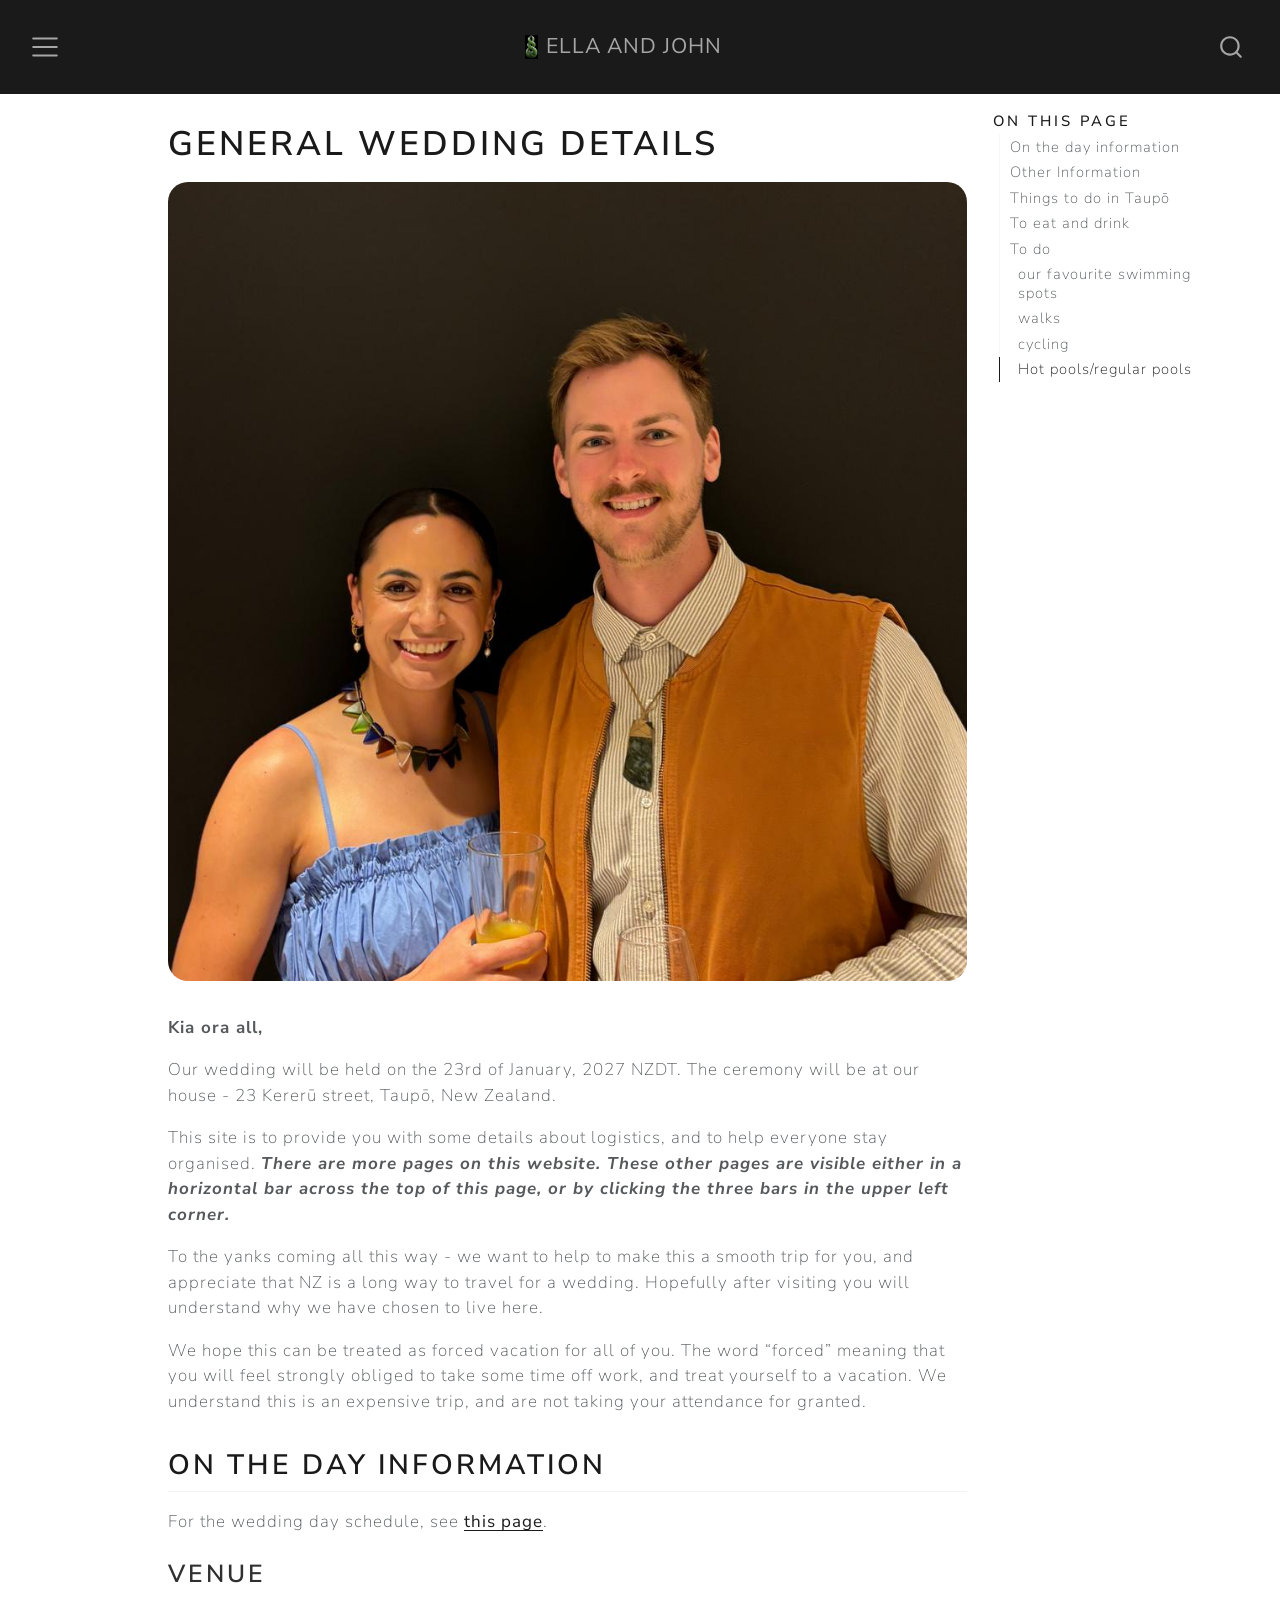
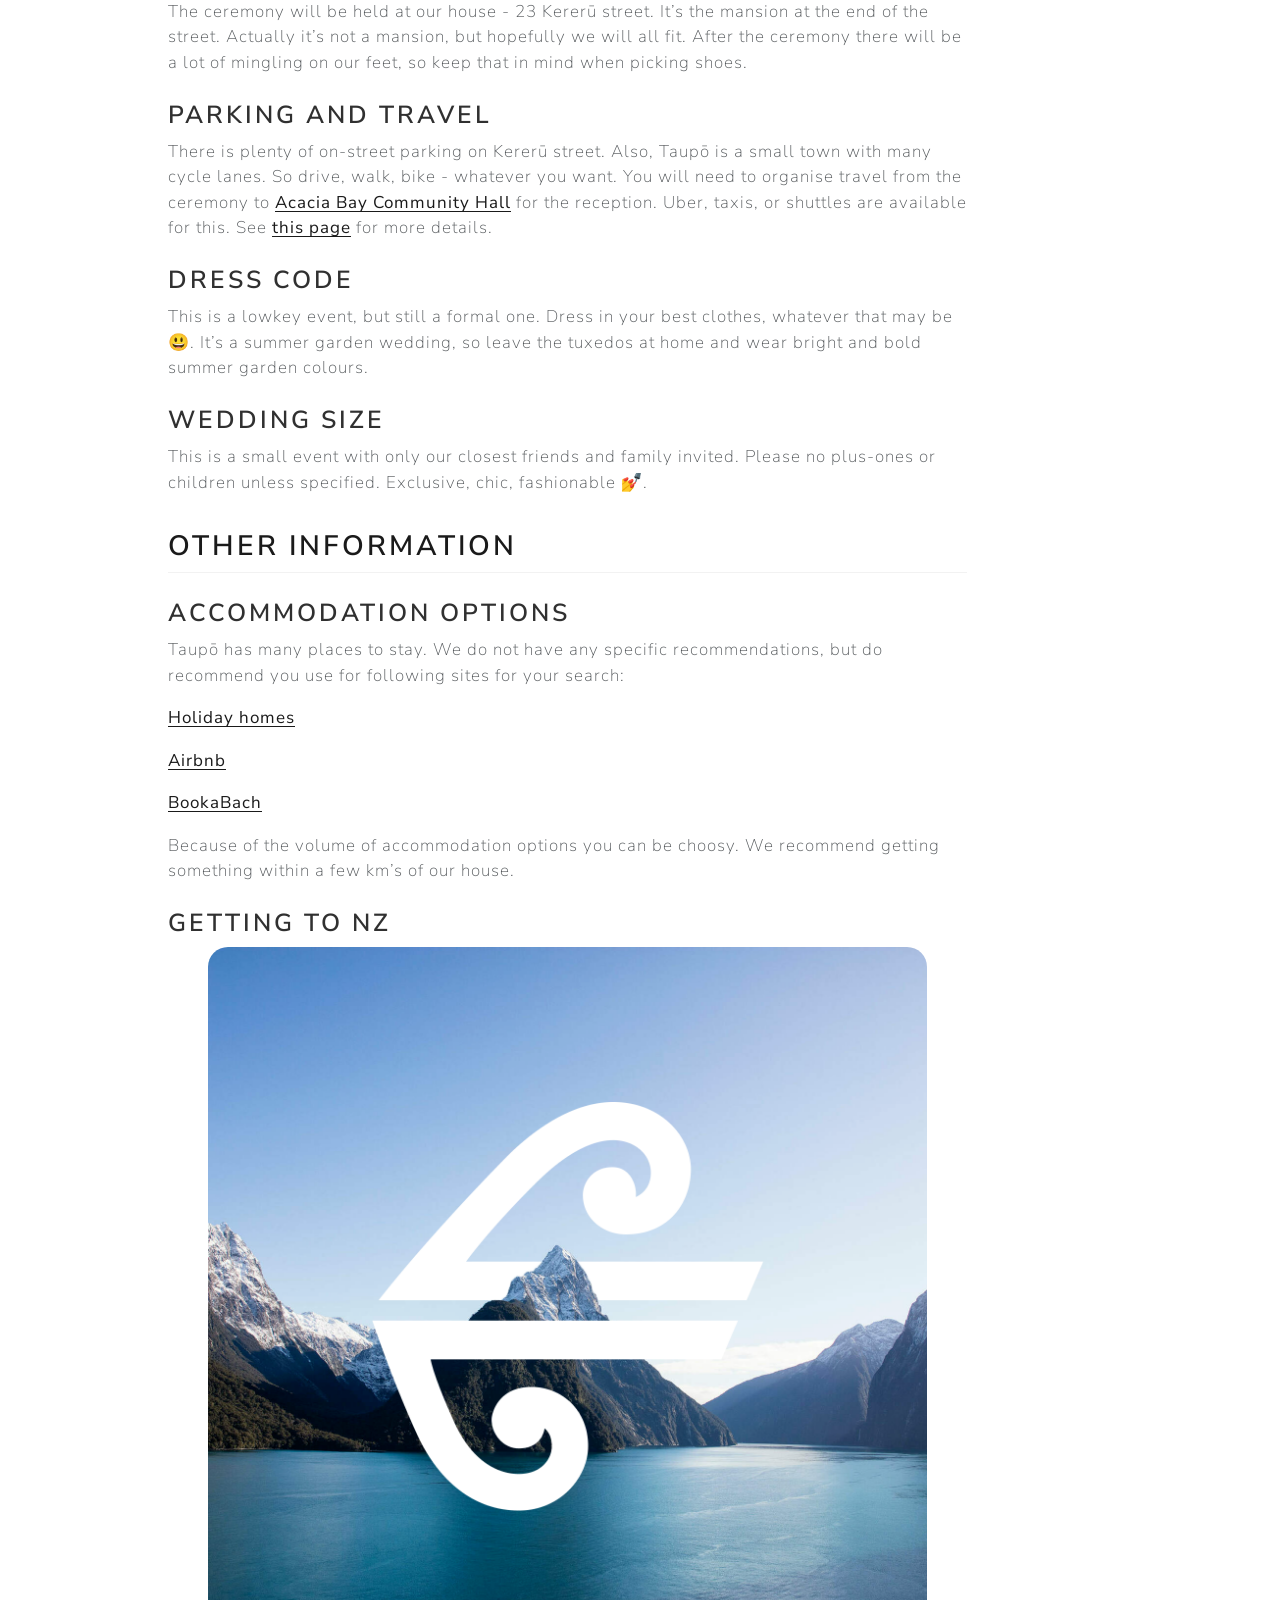
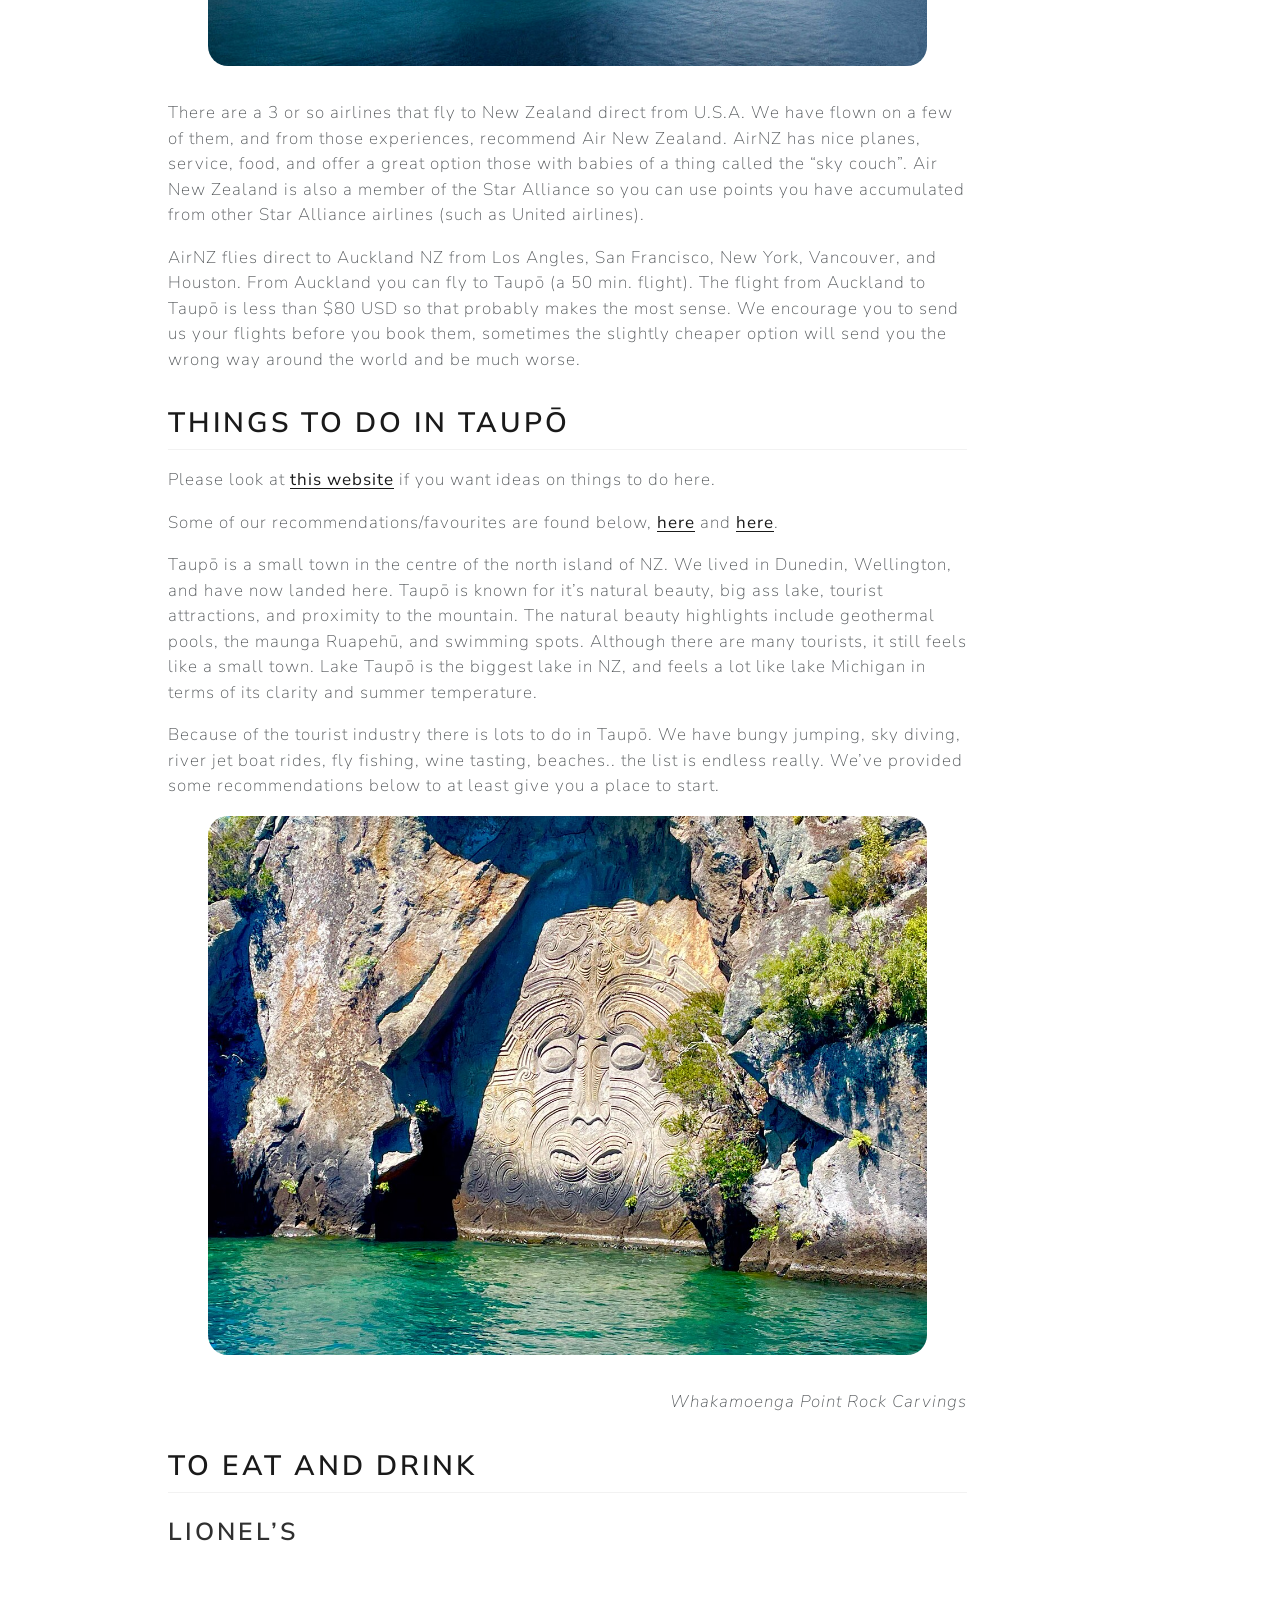
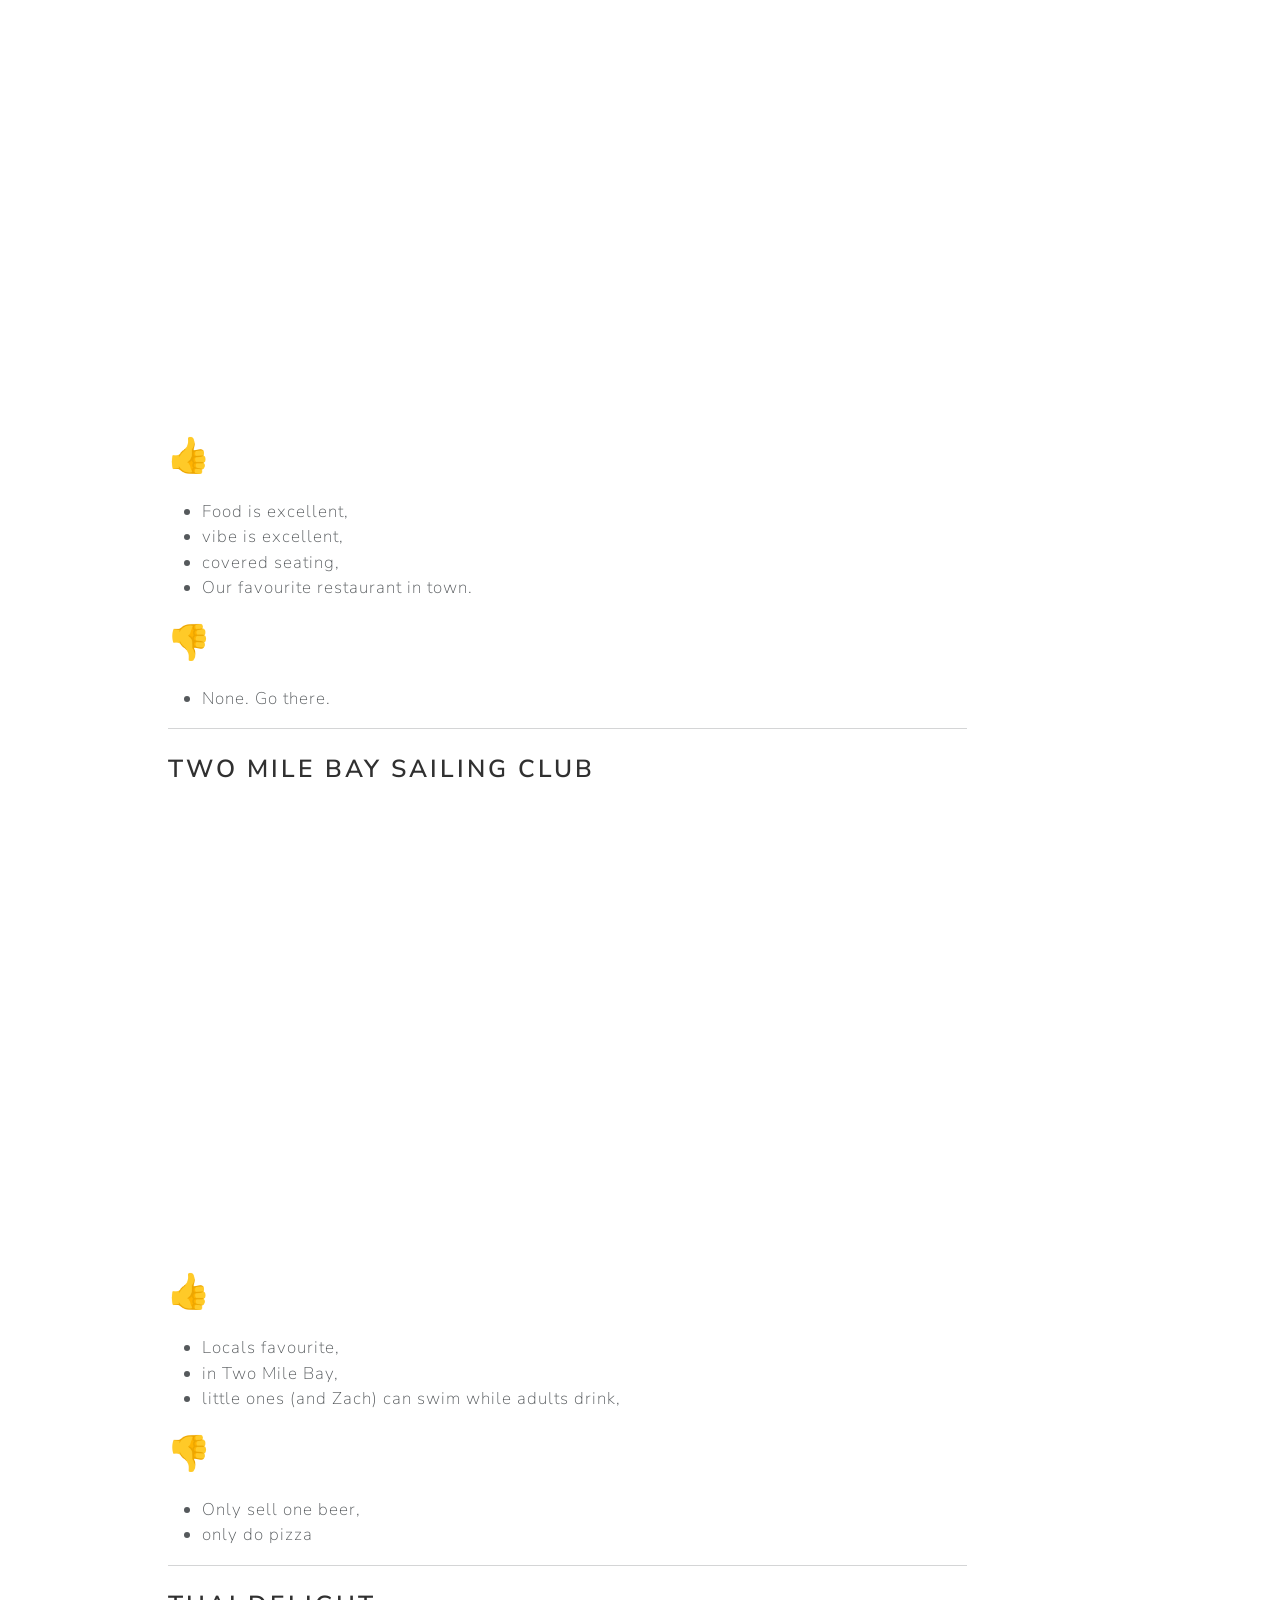
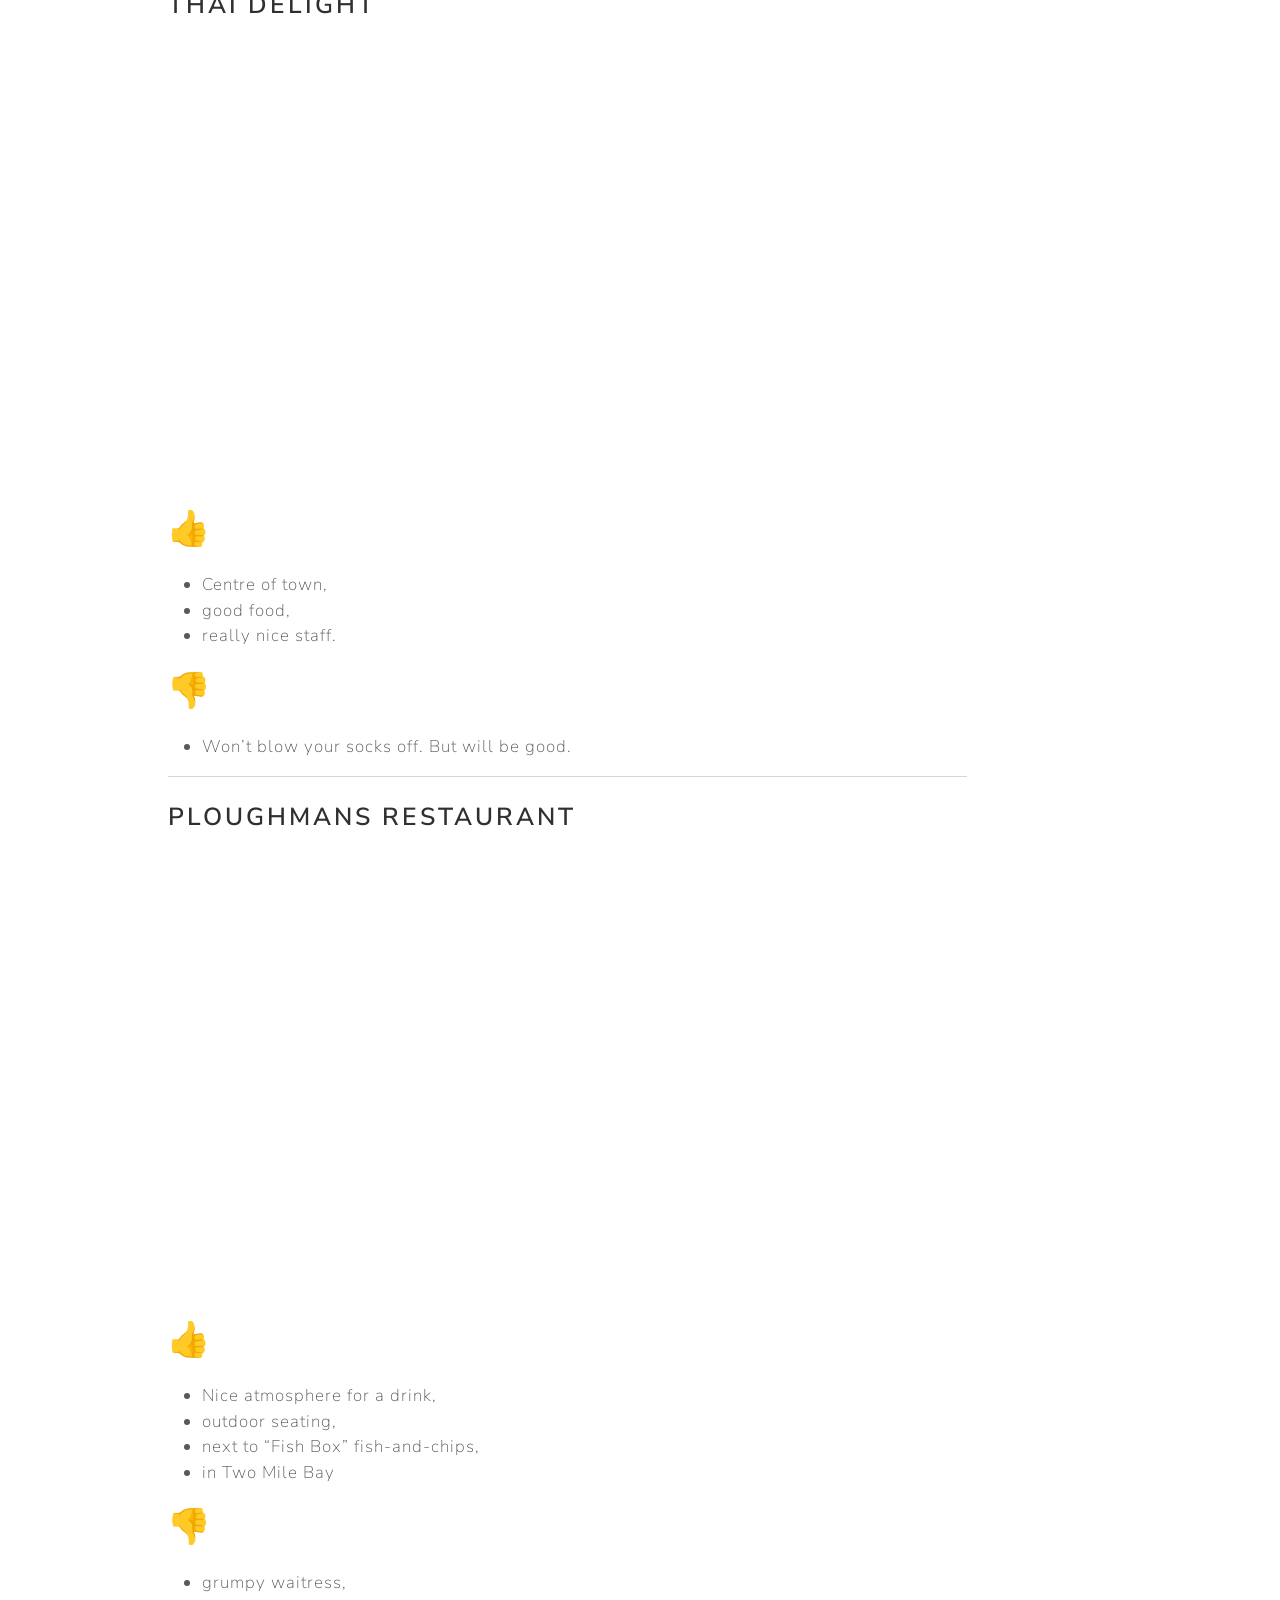
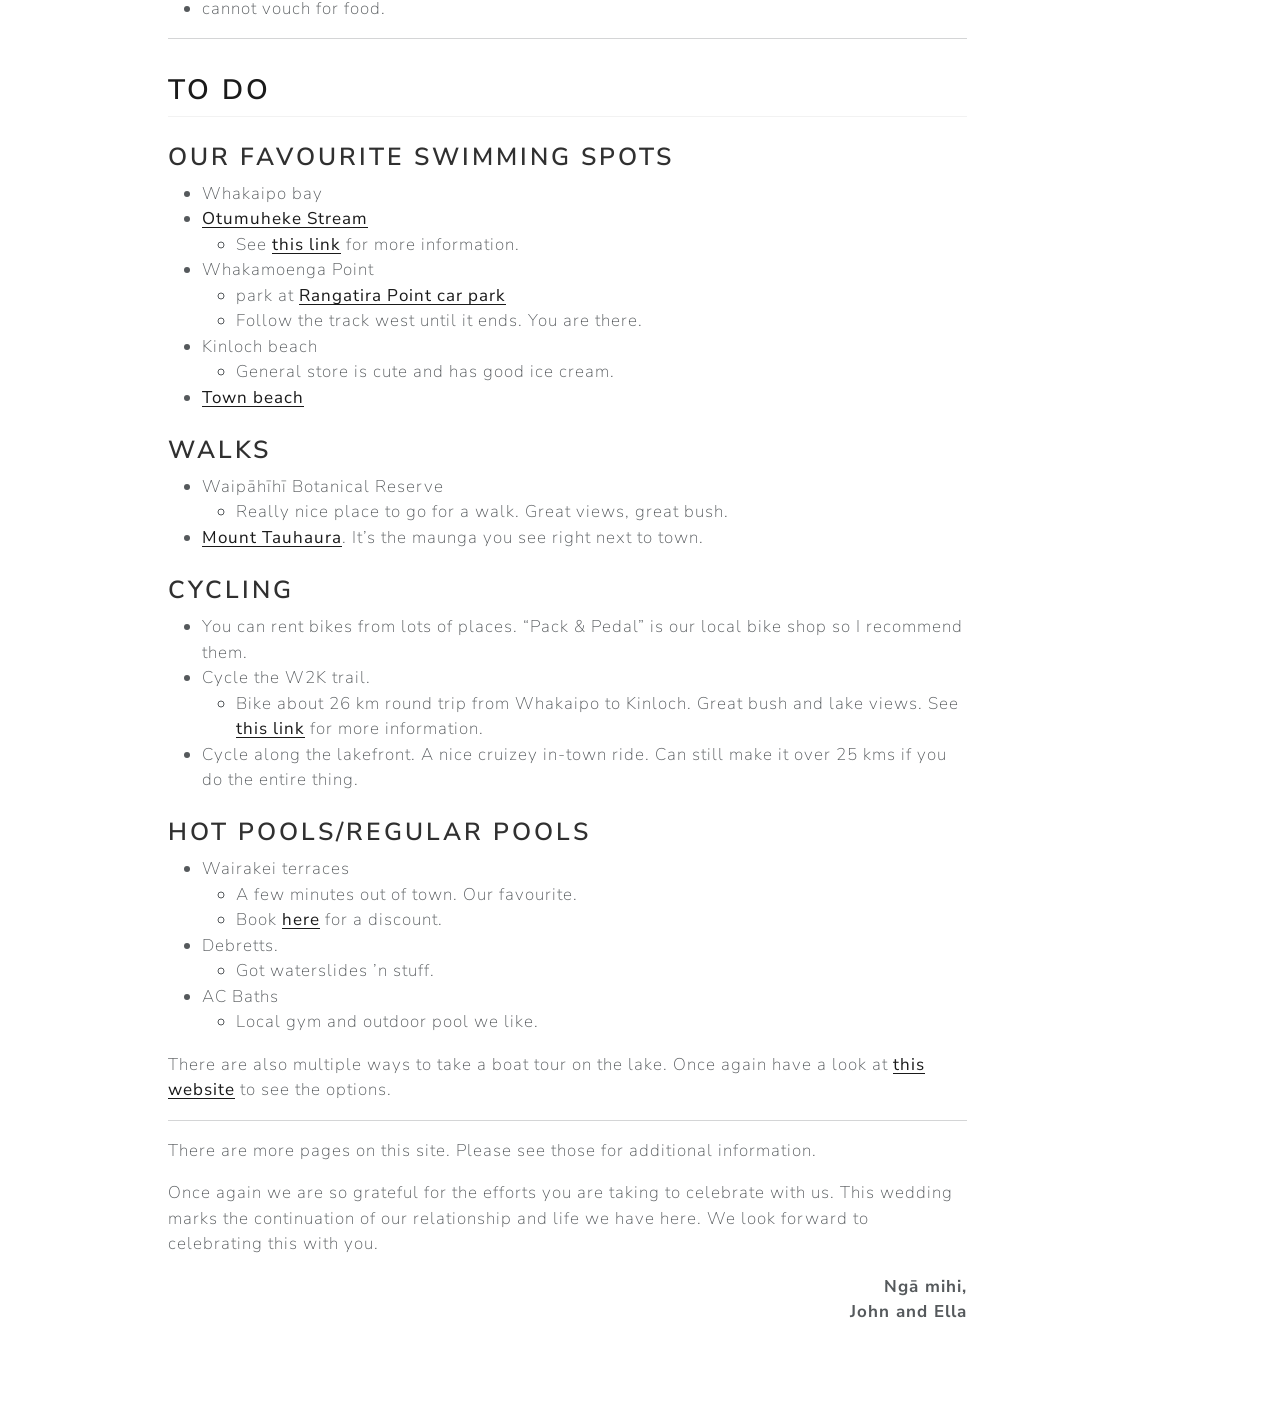
==== commit 7a47b451: "add bbq info" ====
--- a/docs/index.html
+++ b/docs/index.html
@@ -2,7 +2,7 @@
 <html xmlns="http://www.w3.org/1999/xhtml" lang="en" xml:lang="en"><head>
 
 <meta charset="utf-8">
-<meta name="generator" content="quarto-1.11.9">
+<meta name="generator" content="quarto-1.9.38">
 
 <meta name="viewport" content="width=device-width, initial-scale=1.0, user-scalable=yes">
 
@@ -12,13 +12,10 @@
 /* Default styles provided by pandoc.
 ** See https://pandoc.org/MANUAL.html#variables-for-html for config info.
 */
+code{white-space: pre-wrap;}
 span.smallcaps{font-variant: small-caps;}
-div.columns{display: flex; gap: 1.5em;}
-div.column{flex: auto;}
-@media screen {
-div.columns{gap: min(4vw, 1.5em);}
-div.column{overflow-x: auto;}
-}
+div.columns{display: flex; gap: min(4vw, 1.5em);}
+div.column{flex: auto; overflow-x: auto;}
 div.hanging-indent{margin-left: 1.5em; text-indent: -1.5em;}
 ul.task-list{list-style: none;}
 ul.task-list li input[type="checkbox"] {
@@ -39,19 +36,18 @@
 <link href="./favicon.png" rel="icon" type="image/png">
 <script src="site_libs/quarto-html/quarto.js" type="module"></script>
 <script src="site_libs/quarto-html/tabsets/tabsets.js" type="module"></script>
-<script src="site_libs/quarto-html/scrollable-regions/scrollable-regions.js" type="module"></script>
 <script src="site_libs/quarto-html/popper.min.js"></script>
 <script src="site_libs/quarto-html/tippy.umd.min.js"></script>
 <script src="site_libs/quarto-html/anchor.min.js"></script>
 <link href="site_libs/quarto-html/tippy.css" rel="stylesheet">
-<link href="site_libs/quarto-html/quarto-syntax-highlighting-63b5708e65d6cd79cd7618c58d0c21e7.css" rel="stylesheet" class="quarto-color-scheme" id="quarto-text-highlighting-styles">
-<link href="site_libs/quarto-html/quarto-syntax-highlighting-dark-447e42e69aaa9833c0ba1b986f430b20.css" rel="stylesheet" class="quarto-color-scheme quarto-color-alternate" id="quarto-text-highlighting-styles">
-<link href="site_libs/quarto-html/quarto-syntax-highlighting-63b5708e65d6cd79cd7618c58d0c21e7.css" rel="stylesheet" class="quarto-color-scheme-extra" id="quarto-text-highlighting-styles">
+<link href="site_libs/quarto-html/quarto-syntax-highlighting-15634bcf2e68342d4ad2dfa704d543f6.css" rel="stylesheet" class="quarto-color-scheme" id="quarto-text-highlighting-styles">
+<link href="site_libs/quarto-html/quarto-syntax-highlighting-dark-0a6b7249c26820e032cb0bd839ff02b1.css" rel="stylesheet" class="quarto-color-scheme quarto-color-alternate" id="quarto-text-highlighting-styles">
+<link href="site_libs/quarto-html/quarto-syntax-highlighting-15634bcf2e68342d4ad2dfa704d543f6.css" rel="stylesheet" class="quarto-color-scheme-extra" id="quarto-text-highlighting-styles">
 <script src="site_libs/bootstrap/bootstrap.min.js"></script>
 <link href="site_libs/bootstrap/bootstrap-icons.css" rel="stylesheet">
-<link href="site_libs/bootstrap/bootstrap-7a266d88a13af1dd0c4dbbf12a2c448f.min.css" rel="stylesheet" append-hash="true" class="quarto-color-scheme" id="quarto-bootstrap" data-mode="light">
-<link href="site_libs/bootstrap/bootstrap-dark-a354a5526cd99771b05951b4262cabfe.min.css" rel="stylesheet" append-hash="true" class="quarto-color-scheme quarto-color-alternate" id="quarto-bootstrap" data-mode="dark">
-<link href="site_libs/bootstrap/bootstrap-7a266d88a13af1dd0c4dbbf12a2c448f.min.css" rel="stylesheet" append-hash="true" class="quarto-color-scheme-extra" id="quarto-bootstrap" data-mode="light">
+<link href="site_libs/bootstrap/bootstrap-680300f6d6f785dd3df611686fe321a7.min.css" rel="stylesheet" append-hash="true" class="quarto-color-scheme" id="quarto-bootstrap" data-mode="light">
+<link href="site_libs/bootstrap/bootstrap-dark-8770f68b3ce43690d76dcf1de6e9a95f.min.css" rel="stylesheet" append-hash="true" class="quarto-color-scheme quarto-color-alternate" id="quarto-bootstrap" data-mode="dark">
+<link href="site_libs/bootstrap/bootstrap-680300f6d6f785dd3df611686fe321a7.min.css" rel="stylesheet" append-hash="true" class="quarto-color-scheme-extra" id="quarto-bootstrap" data-mode="light">
 <script id="quarto-search-options" type="application/json">{
   "location": "navbar",
   "copy-button": false,
@@ -84,7 +80,7 @@
 <link rel="stylesheet" href="styles.css">
 </head>
 
-<body class="nav-fixed quarto-light"><a id="quarto-skip-link" class="visually-hidden-focusable" href="#quarto-document-content">Skip to main content</a><script id="quarto-html-before-body" type="application/javascript">
+<body class="nav-fixed quarto-light"><script id="quarto-html-before-body" type="application/javascript">
     const toggleBodyColorMode = (bsSheetEl) => {
       const mode = bsSheetEl.getAttribute("data-mode");
       const bodyEl = window.document.querySelector("body");
@@ -107,7 +103,6 @@
       for (let i=0; i < toggles.length; i++) {
         const toggle = toggles[i];
         if (toggle) {
-          toggle.setAttribute("aria-checked", alternate ? "true" : "false");
           if (alternate) {
             toggle.classList.add("alternate");
           } else {
@@ -137,19 +132,13 @@
       manageTransitions('#quarto-margin-sidebar .nav-link', true);
       // Switch the toggles
       setColorSchemeToggle(alternate)
-    }
-    // Hack to workaround the fact that safari doesn't
-    // properly recolor the scrollbar when toggling (#1455).
-    // Not run on load: stylesheets are set before first paint there, and
-    // scrolling would undo the scroll to a URL fragment (#14973).
-    // The one pixel nudge keeps the reader where they were.
-    const refreshSafariScrollbar = () => {
+      // Hack to workaround the fact that safari doesn't
+      // properly recolor the scrollbar when toggling (#1455)
       if (navigator.userAgent.indexOf('Safari') > 0 && navigator.userAgent.indexOf('Chrome') == -1) {
         manageTransitions("body", false);
-        const scrollY = window.scrollY;
-        window.scrollTo(0, scrollY > 0 ? scrollY - 1 : 1);
+        window.scrollTo(0, 1);
         setTimeout(() => {
-          window.scrollTo(0, scrollY);
+          window.scrollTo(0, 0);
           manageTransitions("body", true);
         }, 40);
       }
@@ -243,7 +232,6 @@
       // Read the current dark / light value
       let toAlternate = !hasAlternateSentinel();
       toggleColorMode(toAlternate);
-      refreshSafariScrollbar();
       setStyleSentinel(toAlternate);
       toggleGiscusIfUsed(toAlternate, darkModeDefault);
       window.dispatchEvent(new Event('resize'));
@@ -258,7 +246,7 @@
 
 <div id="quarto-search-results"></div>
   <header id="quarto-header" class="headroom fixed-top">
-    <nav class="navbar navbar-expand-xxl " data-bs-theme="dark" aria-label="Site">
+    <nav class="navbar navbar-expand-xxl " data-bs-theme="dark">
       <div class="navbar-container container-fluid">
       <div class="navbar-brand-container mx-auto">
     <a href="./index.html" class="navbar-brand navbar-brand-logo">
@@ -269,7 +257,8 @@
     <span class="navbar-title">Ella and John</span>
     </a>
   </div>
-          <button class="navbar-toggler" type="button" data-bs-toggle="collapse" data-bs-target="#navbarCollapse" aria-controls="navbarCollapse" aria-expanded="false" aria-label="Toggle navigation" onclick="if (window.quartoToggleHeadroom) { window.quartoToggleHeadroom(); }">
+            <div id="quarto-search" class="" title="Search"></div>
+          <button class="navbar-toggler" type="button" data-bs-toggle="collapse" data-bs-target="#navbarCollapse" aria-controls="navbarCollapse" role="menu" aria-expanded="false" aria-label="Toggle navigation" onclick="if (window.quartoToggleHeadroom) { window.quartoToggleHeadroom(); }">
   <span class="navbar-toggler-icon"></span>
 </button>
           <div class="collapse navbar-collapse" id="navbarCollapse">
@@ -296,10 +285,9 @@
   </li>  
 </ul>
               <div class="quarto-navbar-tools">
-  <button type="button" role="switch" aria-checked="false" class="quarto-color-scheme-toggle quarto-navigation-tool  px-1" onclick="window.quartoToggleColorScheme(); return false;" title="Toggle dark mode" aria-label="Toggle dark mode"><i class="bi"></i></button>
+  <a href="" class="quarto-color-scheme-toggle quarto-navigation-tool  px-1" onclick="window.quartoToggleColorScheme(); return false;" title="Toggle dark mode"><i class="bi"></i></a>
 </div>
           </div> <!-- /navcollapse -->
-            <div id="quarto-search" class="" title="Search"></div>
       </div> <!-- /container-fluid -->
     </nav>
 </header>
@@ -308,7 +296,7 @@
 <!-- sidebar -->
 <!-- margin-sidebar -->
     <div id="quarto-margin-sidebar" class="sidebar margin-sidebar">
-        <nav id="TOC" role="doc-toc" aria-labelledby="toc-title" class="toc-active">
+        <nav id="TOC" role="doc-toc" class="toc-active">
     <h2 id="toc-title">On this page</h2>
    
   <ul>
@@ -343,7 +331,7 @@
 </nav>
     </div>
 <!-- main -->
-<main class="content" id="quarto-document-content" tabindex="-1">
+<main class="content" id="quarto-document-content">
 
 
 <header id="title-block-header" class="quarto-title-block default">
@@ -372,7 +360,7 @@
 </div>
 <p><strong>Kia ora all,</strong></p>
 <p>Our wedding will be held on the 23rd of January, 2027 NZDT. The ceremony will be at our house - 23 Kererū street, Taupō, New Zealand.</p>
-<p>This site is to provide you with some details about logistics, and to help everyone stay organised. <strong>There are more pages on this website. These other pages are visible either in a horizontal bar across the top of this page, or by clicking the three bars in the upper left corner.</strong></p>
+<p>This site is to provide you with some details about logistics, and to help everyone stay organised. <strong><em>There are more pages on this website. These other pages are visible either in a horizontal bar across the top of this page, or by clicking the three bars in the upper left corner.</em></strong></p>
 <p>To the yanks coming all this way - we want to help to make this a smooth trip for you, and appreciate that NZ is a long way to travel for a wedding. Hopefully after visiting you will understand why we have chosen to live here.</p>
 <p>We hope this can be treated as forced vacation for all of you. The word “forced” meaning that you will feel strongly obliged to take some time off work, and treat yourself to a vacation. We understand this is an expensive trip, and are not taking your attendance for granted.</p>
 <section id="on-the-day-information" class="level2">
@@ -580,50 +568,15 @@
   window.document.addEventListener("DOMContentLoaded", function (event) {
     // Ensure there is a toggle, if there isn't float one in the top right
     if (window.document.querySelector('.quarto-color-scheme-toggle') === null) {
-      const toggle = window.document.createElement('button');
-      toggle.type = "button";
-      toggle.setAttribute("role", "switch");
-      toggle.setAttribute("aria-checked", "false");
-      toggle.classList.add('top-right');
-      toggle.classList.add('quarto-color-scheme-toggle');
-      toggle.setAttribute("aria-label", "Toggle dark mode");
-      toggle.onclick = function() { try { window.quartoToggleColorScheme(); } catch {} return false; };
+      const a = window.document.createElement('a');
+      a.classList.add('top-right');
+      a.classList.add('quarto-color-scheme-toggle');
+      a.href = "";
+      a.onclick = function() { try { window.quartoToggleColorScheme(); } catch {} return false; };
       const i = window.document.createElement("i");
       i.classList.add('bi');
-      toggle.appendChild(i);
-      // Put the toggle in a landmark of its own, so that landmark navigation
-      // can reach it.
-      //
-      // The container is always a fresh direct child of body, and the toggle is
-      // never moved into page furniture that the theme or the author controls.
-      // The toggle is positioned against the page, so any ancestor that
-      // establishes a containing block captures it: a positioned element or a
-      // grid for position: absolute, and transform, filter, will-change or
-      // contain for position: fixed. A direct child of body has none of these
-      // to inherit, and the shift when one appears is silent and visual.
-      //
-      // ARIA says a document should have at most one banner, and axe reports a
-      // duplicate whether or not the banners carry distinct labels. So use a
-      // header when the page has no banner yet, and a named region otherwise.
-      //
-      // A header is a banner wherever it sits, unless it is inside sectioning
-      // content, so this cannot just look at the children of body: a custom
-      // page layout wraps the title block header in a plain div. An explicit
-      // role="banner" always counts.
-      const sectioning = 'article, aside, main, nav, section, [role="article"], [role="complementary"], [role="main"], [role="navigation"], [role="region"]';
-      const hasBanner = Array.from(
-        window.document.querySelectorAll('header:not([role]), [role="banner"]')
-      ).some(function(el) {
-        return el.hasAttribute("role") || el.closest(sectioning) === null;
-      });
-      const container = window.document.createElement(hasBanner ? "div" : "header");
-      if (hasBanner) {
-        container.setAttribute("role", "region");
-        container.setAttribute("aria-label", "Toggle dark mode");
-      }
-      container.classList.add('quarto-color-scheme-toggle-container');
-      container.appendChild(toggle);
-      window.document.body.appendChild(container);
+      a.appendChild(i);
+      window.document.body.appendChild(a);
     }
     setColorSchemeToggle(hasAlternateSentinel())
     const icon = "";
@@ -702,8 +655,7 @@
           return filterRegex.test(href) || localhostRegex.test(href) || mailtoRegex.test(href);
       }
       // Inspect non-navigation links and adorn them if external
-      window.quartoDecorateExternalLinks = function (root) {
-     var links = (root || window.document).querySelectorAll('a[href]:not(.nav-link):not(.navbar-brand):not(.toc-action):not(.sidebar-link):not(.sidebar-item-toggle):not(.pagination-link):not(.no-external):not([aria-hidden]):not(.dropdown-item):not(.quarto-navigation-tool):not(.about-link)');
+     var links = window.document.querySelectorAll('a[href]:not(.nav-link):not(.navbar-brand):not(.toc-action):not(.sidebar-link):not(.sidebar-item-toggle):not(.pagination-link):not(.no-external):not([aria-hidden]):not(.dropdown-item):not(.quarto-navigation-tool):not(.about-link)');
       for (var i=0; i<links.length; i++) {
         const link = links[i];
         if (!isInternal(link.href)) {
@@ -712,69 +664,8 @@
           if (link.dataset.originalHref !== undefined) {
             link.href = link.dataset.originalHref;
           }
-          if (!link.classList.contains('no-external-icon')) {
-          }
-        }
-      }
-      };
-      window.quartoDecorateExternalLinks(window.document);
-    // Esc closes the popup (WCAG 1.4.13) and focus leaving both trigger and
-    // popup closes it (WCAG 2.4.11); tippy handles neither for interactive popups.
-    const hideOnEscAndFocusOut = {
-      name: 'hideOnEscAndFocusOut',
-      defaultValue: true,
-      fn(instance) {
-        const dismiss = () => {
-          // A show scheduled by the trigger delay would otherwise reopen it
-          instance.clearDelayTimeouts();
-          instance.hide();
-        };
-        const onKeyDown = (event) => {
-          if (event.key !== 'Escape') {
-            return;
-          }
-          // Keep Esc from also reaching page handlers (e.g. reveal.js overview),
-          // except an open reveal.js slide menu, which Esc should close too.
-          // The menu handles keys only when its keyboard option is on.
-          const menuHandlesEsc = window.Reveal?.getPlugin?.('menu')?.isOpen() &&
-            window.Reveal.getConfig().menu?.keyboard !== false;
-          if (!menuHandlesEsc) {
-            event.stopPropagation();
-          }
-          if (instance.popper.contains(window.document.activeElement)) {
-            // Disabled while refocusing so the focus trigger does not reopen it
-            instance.disable();
-            instance.reference.focus();
-            instance.enable();
-          }
-          dismiss();
-        };
-        const onFocusOut = (event) => {
-          const target = event.relatedTarget;
-          if (target && !instance.reference.contains(target) &&
-              !instance.popper.contains(target)) {
-            dismiss();
-          }
-        };
-        // On the trigger too: a click trigger (code-annotations: select) has no
-        // blur handling. Attached for the instance's lifetime so leaving the
-        // trigger also cancels a show still pending on the trigger delay.
-        instance.reference.addEventListener('focusout', onFocusOut);
-        return {
-          onShow() {
-            window.document.addEventListener('keydown', onKeyDown, true);
-            instance.popper.addEventListener('focusout', onFocusOut);
-          },
-          onHide() {
-            window.document.removeEventListener('keydown', onKeyDown, true);
-            instance.popper.removeEventListener('focusout', onFocusOut);
-          },
-          onDestroy() {
-            instance.reference.removeEventListener('focusout', onFocusOut);
-          },
-        };
-      },
-    };
+        }
+      }
     function tippyHover(el, contentFn, onTriggerFn, onUntriggerFn) {
       const config = {
         allowHTML: true,
@@ -788,7 +679,6 @@
         interactiveBorder: 10,
         theme: 'quarto',
         placement: 'bottom-start',
-        plugins: [hideOnEscAndFocusOut],
       };
       if (contentFn) {
         config.content = contentFn;
@@ -951,54 +841,44 @@
           const lineIds = lines.map((line) => {
             return targetCell + "-" + line;
           })
-          // Each band is positioned against its own containing block, which is
-          // not the offsetParent of the lines, so place it from client rects.
-          const placeBand = (band, firstEl, lastEl, codeBlock) => {
-            const container = band.offsetParent;
-            if (container === null) {
-              return;
+          let top = null;
+          let height = null;
+          let parent = null;
+          if (lineIds.length > 0) {
+              //compute the position of the single el (top and bottom and make a div)
+              const el = window.document.getElementById(lineIds[0]);
+              top = el.offsetTop;
+              height = el.offsetHeight;
+              parent = el.parentElement.parentElement;
+            if (lineIds.length > 1) {
+              const lastEl = window.document.getElementById(lineIds[lineIds.length - 1]);
+              const bottom = lastEl.offsetTop + lastEl.offsetHeight;
+              height = bottom - top;
             }
-            const containerRect = container.getBoundingClientRect();
-            // Reveal.js scales slides with a transform, so convert client
-            // pixels back to the CSS pixels of the container.
-            const scale = containerRect.height / container.offsetHeight || 1;
-            const firstRect = firstEl.getBoundingClientRect();
-            const lastRect = lastEl.getBoundingClientRect();
-            const top = (firstRect.top - containerRect.top) / scale - container.clientTop + container.scrollTop;
-            const height = (lastRect.bottom - firstRect.top) / scale;
-            band.style.top = top - 2 + "px";
-            band.style.height = height + 4 + "px";
-            if (codeBlock) {
-              // Without the copy button wrapper, the containing block is wider
-              // than the code block, so span the code block explicitly.
-              const blockRect = codeBlock.getBoundingClientRect();
-              band.style.left = (blockRect.left - containerRect.left) / scale - container.clientLeft + container.scrollLeft + "px";
-              band.style.width = blockRect.width / scale + "px";
+            if (top !== null && height !== null && parent !== null) {
+              // cook up a div (if necessary) and position it 
+              let div = window.document.getElementById("code-annotation-line-highlight");
+              if (div === null) {
+                div = window.document.createElement("div");
+                div.setAttribute("id", "code-annotation-line-highlight");
+                div.style.position = 'absolute';
+                parent.appendChild(div);
+              }
+              div.style.top = top - 2 + "px";
+              div.style.height = height + 4 + "px";
+              div.style.left = 0;
+              let gutterDiv = window.document.getElementById("code-annotation-line-highlight-gutter");
+              if (gutterDiv === null) {
+                gutterDiv = window.document.createElement("div");
+                gutterDiv.setAttribute("id", "code-annotation-line-highlight-gutter");
+                gutterDiv.style.position = 'absolute';
+                const codeCell = window.document.getElementById(targetCell);
+                const gutter = codeCell.querySelector('.code-annotation-gutter');
+                gutter.appendChild(gutterDiv);
+              }
+              gutterDiv.style.top = top - 2 + "px";
+              gutterDiv.style.height = height + 4 + "px";
             }
-          };
-          if (lineIds.length > 0) {
-            const el = window.document.getElementById(lineIds[0]);
-            const lastEl = window.document.getElementById(lineIds[lineIds.length - 1]);
-            const parent = el.parentElement.parentElement;
-            // cook up a div (if necessary) and position it
-            let div = window.document.getElementById("code-annotation-line-highlight");
-            if (div === null) {
-              div = window.document.createElement("div");
-              div.setAttribute("id", "code-annotation-line-highlight");
-              div.style.position = 'absolute';
-              parent.appendChild(div);
-            }
-            placeBand(div, el, lastEl, parent.closest("div.sourceCode") || parent);
-            let gutterDiv = window.document.getElementById("code-annotation-line-highlight-gutter");
-            if (gutterDiv === null) {
-              gutterDiv = window.document.createElement("div");
-              gutterDiv.setAttribute("id", "code-annotation-line-highlight-gutter");
-              gutterDiv.style.position = 'absolute';
-              const codeCell = window.document.getElementById(targetCell);
-              const gutter = codeCell.querySelector('.code-annotation-gutter');
-              gutter.appendChild(gutterDiv);
-            }
-            placeBand(gutterDiv, el, lastEl);
             selectedAnnoteEl = annoteEl;
           }
         };
@@ -1097,9 +977,6 @@
     }
   });
   </script>
-  <script type="application/javascript">
-  window.quartoScrollableRegionsLabels = {"code":"Scrollable code","output":"Scrollable output"};
-  </script>
 </div> <!-- /content -->
 
 
--- a/docs/site_libs/quarto-html/quarto-syntax-highlighting-15634bcf2e68342d4ad2dfa704d543f6.css
+++ b/docs/site_libs/quarto-html/quarto-syntax-highlighting-15634bcf2e68342d4ad2dfa704d543f6.css
@@ -0,0 +1,236 @@
+/* quarto syntax highlight colors */
+:root {
+  --quarto-hl-ot-color: #003B4F;
+  --quarto-hl-at-color: #657422;
+  --quarto-hl-ss-color: #20794D;
+  --quarto-hl-an-color: #5E5E5E;
+  --quarto-hl-fu-color: #4758AB;
+  --quarto-hl-st-color: #20794D;
+  --quarto-hl-cf-color: #003B4F;
+  --quarto-hl-op-color: #5E5E5E;
+  --quarto-hl-er-color: #AD0000;
+  --quarto-hl-bn-color: #AD0000;
+  --quarto-hl-al-color: #AD0000;
+  --quarto-hl-va-color: #111111;
+  --quarto-hl-bu-color: inherit;
+  --quarto-hl-ex-color: inherit;
+  --quarto-hl-pp-color: #AD0000;
+  --quarto-hl-in-color: #5E5E5E;
+  --quarto-hl-vs-color: #20794D;
+  --quarto-hl-wa-color: #5E5E5E;
+  --quarto-hl-do-color: #5E5E5E;
+  --quarto-hl-im-color: #00769E;
+  --quarto-hl-ch-color: #20794D;
+  --quarto-hl-dt-color: #AD0000;
+  --quarto-hl-fl-color: #AD0000;
+  --quarto-hl-co-color: #5E5E5E;
+  --quarto-hl-cv-color: #5E5E5E;
+  --quarto-hl-cn-color: #8f5902;
+  --quarto-hl-sc-color: #5E5E5E;
+  --quarto-hl-dv-color: #AD0000;
+  --quarto-hl-kw-color: #003B4F;
+}
+
+/* other quarto variables */
+:root {
+  --quarto-font-monospace: SFMono-Regular, Menlo, Monaco, Consolas, "Liberation Mono", "Courier New", monospace;
+}
+
+/* syntax highlight based on Pandoc's rules */
+pre > code.sourceCode > span {
+  color: #003B4F;
+}
+
+code.sourceCode > span {
+  color: #003B4F;
+}
+
+div.sourceCode,
+div.sourceCode pre.sourceCode {
+  color: #003B4F;
+}
+
+/* Normal */
+code span {
+  color: #003B4F;
+}
+
+/* Alert */
+code span.al {
+  color: #AD0000;
+  font-style: inherit;
+}
+
+/* Annotation */
+code span.an {
+  color: #5E5E5E;
+  font-style: inherit;
+}
+
+/* Attribute */
+code span.at {
+  color: #657422;
+  font-style: inherit;
+}
+
+/* BaseN */
+code span.bn {
+  color: #AD0000;
+  font-style: inherit;
+}
+
+/* BuiltIn */
+code span.bu {
+  font-style: inherit;
+}
+
+/* ControlFlow */
+code span.cf {
+  color: #003B4F;
+  font-weight: bold;
+  font-style: inherit;
+}
+
+/* Char */
+code span.ch {
+  color: #20794D;
+  font-style: inherit;
+}
+
+/* Constant */
+code span.cn {
+  color: #8f5902;
+  font-style: inherit;
+}
+
+/* Comment */
+code span.co {
+  color: #5E5E5E;
+  font-style: inherit;
+}
+
+/* CommentVar */
+code span.cv {
+  color: #5E5E5E;
+  font-style: italic;
+}
+
+/* Documentation */
+code span.do {
+  color: #5E5E5E;
+  font-style: italic;
+}
+
+/* DataType */
+code span.dt {
+  color: #AD0000;
+  font-style: inherit;
+}
+
+/* DecVal */
+code span.dv {
+  color: #AD0000;
+  font-style: inherit;
+}
+
+/* Error */
+code span.er {
+  color: #AD0000;
+  font-style: inherit;
+}
+
+/* Extension */
+code span.ex {
+  font-style: inherit;
+}
+
+/* Float */
+code span.fl {
+  color: #AD0000;
+  font-style: inherit;
+}
+
+/* Function */
+code span.fu {
+  color: #4758AB;
+  font-style: inherit;
+}
+
+/* Import */
+code span.im {
+  color: #00769E;
+  font-style: inherit;
+}
+
+/* Information */
+code span.in {
+  color: #5E5E5E;
+  font-style: inherit;
+}
+
+/* Keyword */
+code span.kw {
+  color: #003B4F;
+  font-weight: bold;
+  font-style: inherit;
+}
+
+/* Operator */
+code span.op {
+  color: #5E5E5E;
+  font-style: inherit;
+}
+
+/* Other */
+code span.ot {
+  color: #003B4F;
+  font-style: inherit;
+}
+
+/* Preprocessor */
+code span.pp {
+  color: #AD0000;
+  font-style: inherit;
+}
+
+/* SpecialChar */
+code span.sc {
+  color: #5E5E5E;
+  font-style: inherit;
+}
+
+/* SpecialString */
+code span.ss {
+  color: #20794D;
+  font-style: inherit;
+}
+
+/* String */
+code span.st {
+  color: #20794D;
+  font-style: inherit;
+}
+
+/* Variable */
+code span.va {
+  color: #111111;
+  font-style: inherit;
+}
+
+/* VerbatimString */
+code span.vs {
+  color: #20794D;
+  font-style: inherit;
+}
+
+/* Warning */
+code span.wa {
+  color: #5E5E5E;
+  font-style: italic;
+}
+
+.prevent-inlining {
+  content: "</";
+}
+
+/*# sourceMappingURL=f23921c56f73e400b49028c9186a1aa0.css.map */
--- a/docs/site_libs/quarto-html/quarto-syntax-highlighting-dark-0a6b7249c26820e032cb0bd839ff02b1.css
+++ b/docs/site_libs/quarto-html/quarto-syntax-highlighting-dark-0a6b7249c26820e032cb0bd839ff02b1.css
@@ -0,0 +1,219 @@
+/* quarto syntax highlight colors */
+:root {
+  --quarto-hl-al-color: #f07178;
+  --quarto-hl-an-color: #d4d0ab;
+  --quarto-hl-at-color: #00e0e0;
+  --quarto-hl-bn-color: #d4d0ab;
+  --quarto-hl-bu-color: #abe338;
+  --quarto-hl-ch-color: #abe338;
+  --quarto-hl-co-color: #f8f8f2;
+  --quarto-hl-cv-color: #ffd700;
+  --quarto-hl-cn-color: #ffd700;
+  --quarto-hl-cf-color: #ffa07a;
+  --quarto-hl-dt-color: #ffa07a;
+  --quarto-hl-dv-color: #d4d0ab;
+  --quarto-hl-do-color: #f8f8f2;
+  --quarto-hl-er-color: #f07178;
+  --quarto-hl-ex-color: #00e0e0;
+  --quarto-hl-fl-color: #d4d0ab;
+  --quarto-hl-fu-color: #ffa07a;
+  --quarto-hl-im-color: #abe338;
+  --quarto-hl-in-color: #d4d0ab;
+  --quarto-hl-kw-color: #ffa07a;
+  --quarto-hl-op-color: #ffa07a;
+  --quarto-hl-ot-color: #00e0e0;
+  --quarto-hl-pp-color: #dcc6e0;
+  --quarto-hl-re-color: #00e0e0;
+  --quarto-hl-sc-color: #abe338;
+  --quarto-hl-ss-color: #abe338;
+  --quarto-hl-st-color: #abe338;
+  --quarto-hl-va-color: #00e0e0;
+  --quarto-hl-vs-color: #abe338;
+  --quarto-hl-wa-color: #dcc6e0;
+}
+
+/* other quarto variables */
+:root {
+  --quarto-font-monospace: SFMono-Regular, Menlo, Monaco, Consolas, "Liberation Mono", "Courier New", monospace;
+}
+
+/* syntax highlight based on Pandoc's rules */
+pre > code.sourceCode > span {
+  color: #f8f8f2;
+}
+
+code.sourceCode > span {
+  color: #f8f8f2;
+}
+
+div.sourceCode,
+div.sourceCode pre.sourceCode {
+  color: #f8f8f2;
+}
+
+/* Normal */
+code span {
+  color: #f8f8f2;
+}
+
+/* Alert */
+code span.al {
+  color: #f07178;
+}
+
+/* Annotation */
+code span.an {
+  color: #d4d0ab;
+}
+
+/* Attribute */
+code span.at {
+  color: #00e0e0;
+}
+
+/* BaseN */
+code span.bn {
+  color: #d4d0ab;
+}
+
+/* BuiltIn */
+code span.bu {
+  color: #abe338;
+}
+
+/* ControlFlow */
+code span.cf {
+  font-weight: bold;
+  color: #ffa07a;
+}
+
+/* Char */
+code span.ch {
+  color: #abe338;
+}
+
+/* Constant */
+code span.cn {
+  color: #ffd700;
+}
+
+/* Comment */
+code span.co {
+  font-style: italic;
+  color: #f8f8f2;
+}
+
+/* CommentVar */
+code span.cv {
+  color: #ffd700;
+}
+
+/* Documentation */
+code span.do {
+  color: #f8f8f2;
+}
+
+/* DataType */
+code span.dt {
+  color: #ffa07a;
+}
+
+/* DecVal */
+code span.dv {
+  color: #d4d0ab;
+}
+
+/* Error */
+code span.er {
+  color: #f07178;
+  text-decoration: underline;
+}
+
+/* Extension */
+code span.ex {
+  font-weight: bold;
+  color: #00e0e0;
+}
+
+/* Float */
+code span.fl {
+  color: #d4d0ab;
+}
+
+/* Function */
+code span.fu {
+  color: #ffa07a;
+}
+
+/* Import */
+code span.im {
+  color: #abe338;
+}
+
+/* Information */
+code span.in {
+  color: #d4d0ab;
+}
+
+/* Keyword */
+code span.kw {
+  font-weight: bold;
+  color: #ffa07a;
+}
+
+/* Operator */
+code span.op {
+  color: #ffa07a;
+}
+
+/* Other */
+code span.ot {
+  color: #00e0e0;
+}
+
+/* Preprocessor */
+code span.pp {
+  color: #dcc6e0;
+}
+
+/* RegionMarker */
+code span.re {
+  background-color: #f8f8f2;
+  color: #00e0e0;
+}
+
+/* SpecialChar */
+code span.sc {
+  color: #abe338;
+}
+
+/* SpecialString */
+code span.ss {
+  color: #abe338;
+}
+
+/* String */
+code span.st {
+  color: #abe338;
+}
+
+/* Variable */
+code span.va {
+  color: #00e0e0;
+}
+
+/* VerbatimString */
+code span.vs {
+  color: #abe338;
+}
+
+/* Warning */
+code span.wa {
+  color: #dcc6e0;
+}
+
+.prevent-inlining {
+  content: "</";
+}
+
+/*# sourceMappingURL=175367c052bafc98bd680af3479823f0.css.map */
--- a/docs/site_libs/quarto-html/quarto-syntax-highlighting-15634bcf2e68342d4ad2dfa704d543f6.css
+++ b/docs/site_libs/quarto-html/quarto-syntax-highlighting-15634bcf2e68342d4ad2dfa704d543f6.css
@@ -0,0 +1,236 @@
+/* quarto syntax highlight colors */
+:root {
+  --quarto-hl-ot-color: #003B4F;
+  --quarto-hl-at-color: #657422;
+  --quarto-hl-ss-color: #20794D;
+  --quarto-hl-an-color: #5E5E5E;
+  --quarto-hl-fu-color: #4758AB;
+  --quarto-hl-st-color: #20794D;
+  --quarto-hl-cf-color: #003B4F;
+  --quarto-hl-op-color: #5E5E5E;
+  --quarto-hl-er-color: #AD0000;
+  --quarto-hl-bn-color: #AD0000;
+  --quarto-hl-al-color: #AD0000;
+  --quarto-hl-va-color: #111111;
+  --quarto-hl-bu-color: inherit;
+  --quarto-hl-ex-color: inherit;
+  --quarto-hl-pp-color: #AD0000;
+  --quarto-hl-in-color: #5E5E5E;
+  --quarto-hl-vs-color: #20794D;
+  --quarto-hl-wa-color: #5E5E5E;
+  --quarto-hl-do-color: #5E5E5E;
+  --quarto-hl-im-color: #00769E;
+  --quarto-hl-ch-color: #20794D;
+  --quarto-hl-dt-color: #AD0000;
+  --quarto-hl-fl-color: #AD0000;
+  --quarto-hl-co-color: #5E5E5E;
+  --quarto-hl-cv-color: #5E5E5E;
+  --quarto-hl-cn-color: #8f5902;
+  --quarto-hl-sc-color: #5E5E5E;
+  --quarto-hl-dv-color: #AD0000;
+  --quarto-hl-kw-color: #003B4F;
+}
+
+/* other quarto variables */
+:root {
+  --quarto-font-monospace: SFMono-Regular, Menlo, Monaco, Consolas, "Liberation Mono", "Courier New", monospace;
+}
+
+/* syntax highlight based on Pandoc's rules */
+pre > code.sourceCode > span {
+  color: #003B4F;
+}
+
+code.sourceCode > span {
+  color: #003B4F;
+}
+
+div.sourceCode,
+div.sourceCode pre.sourceCode {
+  color: #003B4F;
+}
+
+/* Normal */
+code span {
+  color: #003B4F;
+}
+
+/* Alert */
+code span.al {
+  color: #AD0000;
+  font-style: inherit;
+}
+
+/* Annotation */
+code span.an {
+  color: #5E5E5E;
+  font-style: inherit;
+}
+
+/* Attribute */
+code span.at {
+  color: #657422;
+  font-style: inherit;
+}
+
+/* BaseN */
+code span.bn {
+  color: #AD0000;
+  font-style: inherit;
+}
+
+/* BuiltIn */
+code span.bu {
+  font-style: inherit;
+}
+
+/* ControlFlow */
+code span.cf {
+  color: #003B4F;
+  font-weight: bold;
+  font-style: inherit;
+}
+
+/* Char */
+code span.ch {
+  color: #20794D;
+  font-style: inherit;
+}
+
+/* Constant */
+code span.cn {
+  color: #8f5902;
+  font-style: inherit;
+}
+
+/* Comment */
+code span.co {
+  color: #5E5E5E;
+  font-style: inherit;
+}
+
+/* CommentVar */
+code span.cv {
+  color: #5E5E5E;
+  font-style: italic;
+}
+
+/* Documentation */
+code span.do {
+  color: #5E5E5E;
+  font-style: italic;
+}
+
+/* DataType */
+code span.dt {
+  color: #AD0000;
+  font-style: inherit;
+}
+
+/* DecVal */
+code span.dv {
+  color: #AD0000;
+  font-style: inherit;
+}
+
+/* Error */
+code span.er {
+  color: #AD0000;
+  font-style: inherit;
+}
+
+/* Extension */
+code span.ex {
+  font-style: inherit;
+}
+
+/* Float */
+code span.fl {
+  color: #AD0000;
+  font-style: inherit;
+}
+
+/* Function */
+code span.fu {
+  color: #4758AB;
+  font-style: inherit;
+}
+
+/* Import */
+code span.im {
+  color: #00769E;
+  font-style: inherit;
+}
+
+/* Information */
+code span.in {
+  color: #5E5E5E;
+  font-style: inherit;
+}
+
+/* Keyword */
+code span.kw {
+  color: #003B4F;
+  font-weight: bold;
+  font-style: inherit;
+}
+
+/* Operator */
+code span.op {
+  color: #5E5E5E;
+  font-style: inherit;
+}
+
+/* Other */
+code span.ot {
+  color: #003B4F;
+  font-style: inherit;
+}
+
+/* Preprocessor */
+code span.pp {
+  color: #AD0000;
+  font-style: inherit;
+}
+
+/* SpecialChar */
+code span.sc {
+  color: #5E5E5E;
+  font-style: inherit;
+}
+
+/* SpecialString */
+code span.ss {
+  color: #20794D;
+  font-style: inherit;
+}
+
+/* String */
+code span.st {
+  color: #20794D;
+  font-style: inherit;
+}
+
+/* Variable */
+code span.va {
+  color: #111111;
+  font-style: inherit;
+}
+
+/* VerbatimString */
+code span.vs {
+  color: #20794D;
+  font-style: inherit;
+}
+
+/* Warning */
+code span.wa {
+  color: #5E5E5E;
+  font-style: italic;
+}
+
+.prevent-inlining {
+  content: "</";
+}
+
+/*# sourceMappingURL=f23921c56f73e400b49028c9186a1aa0.css.map */
